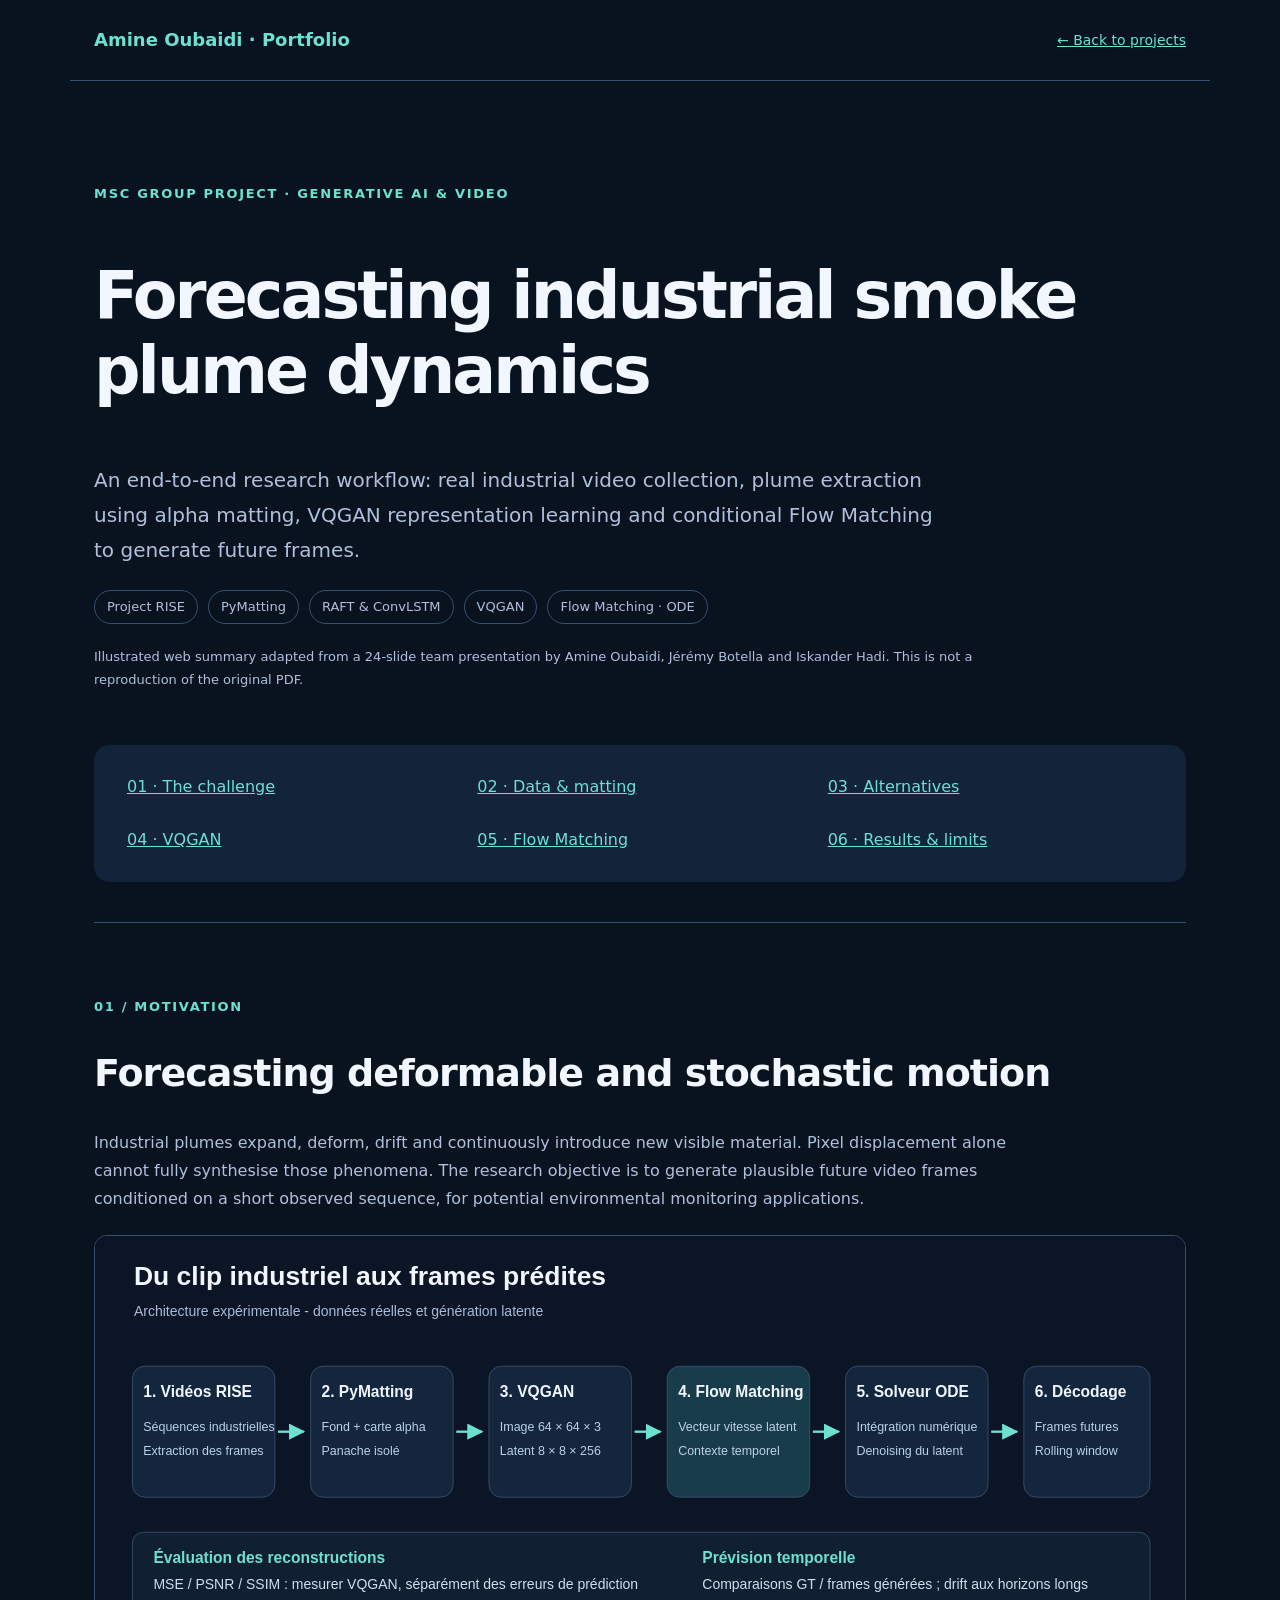
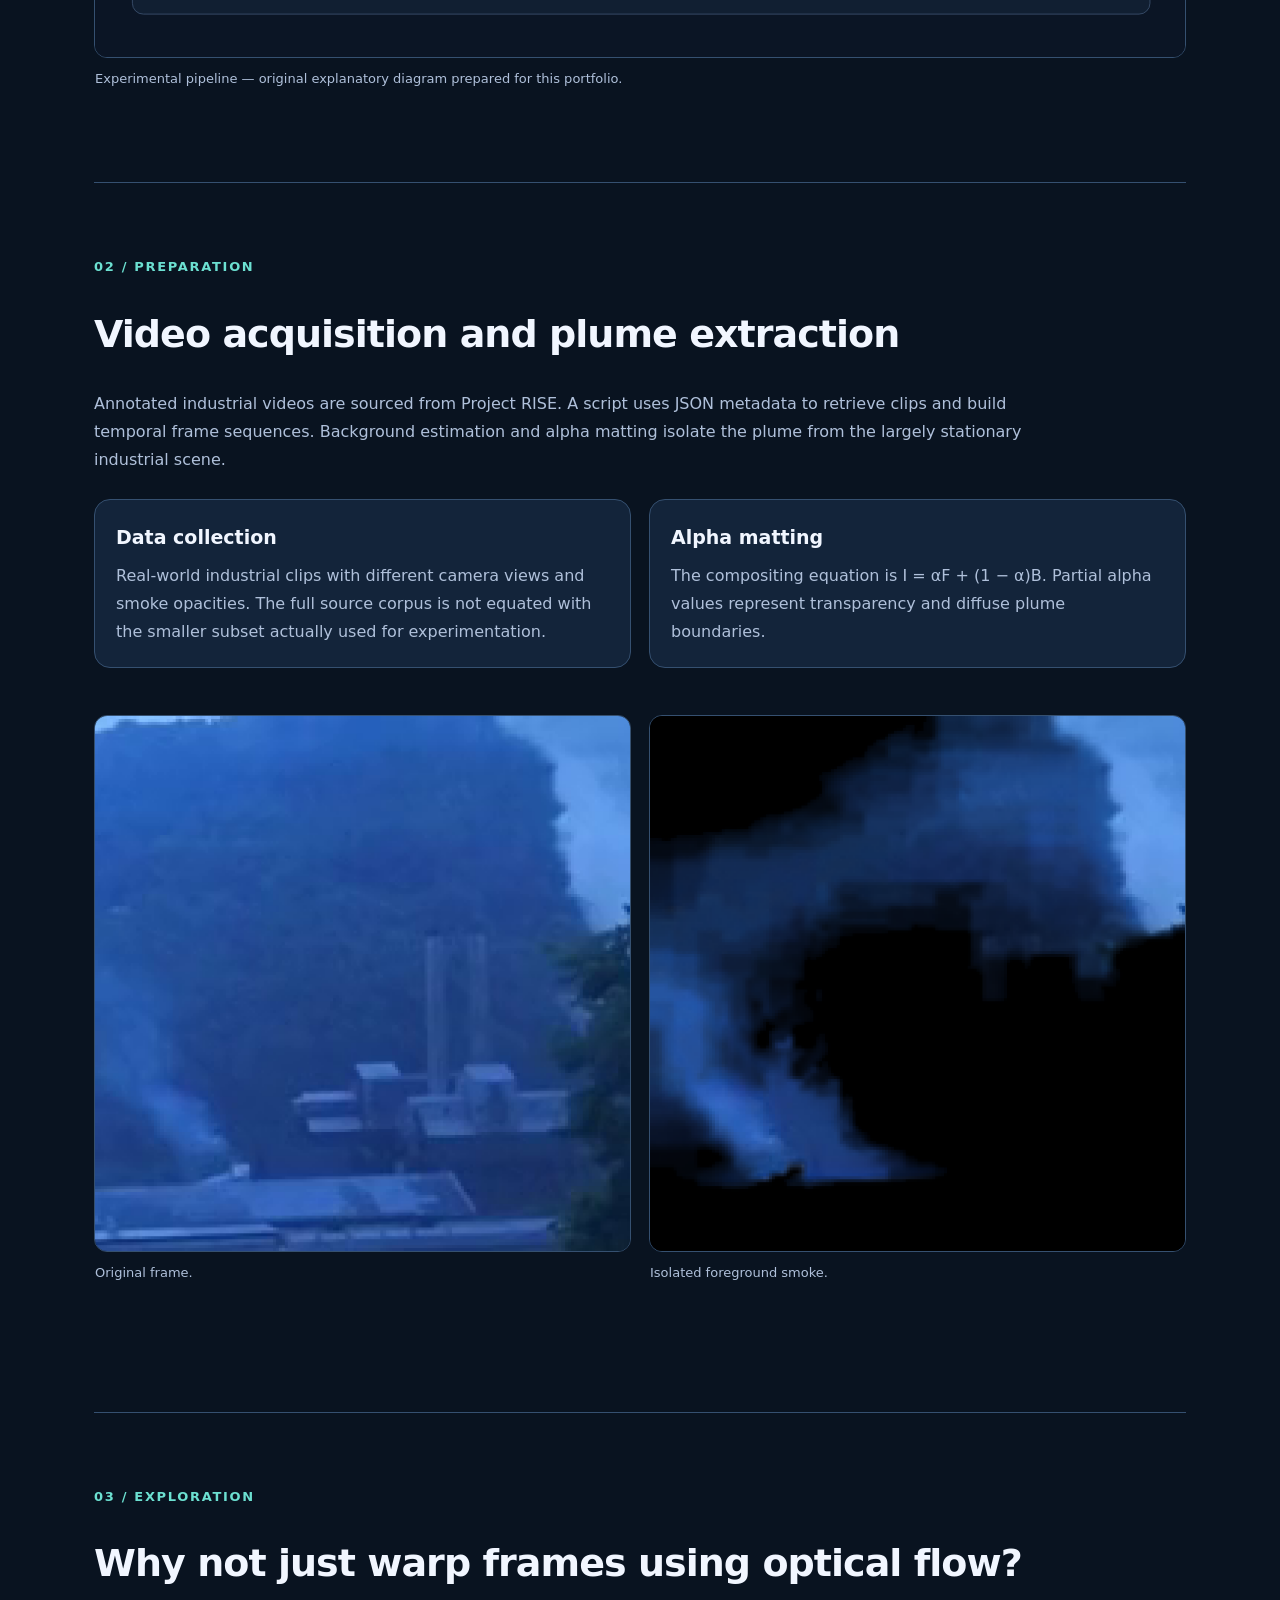
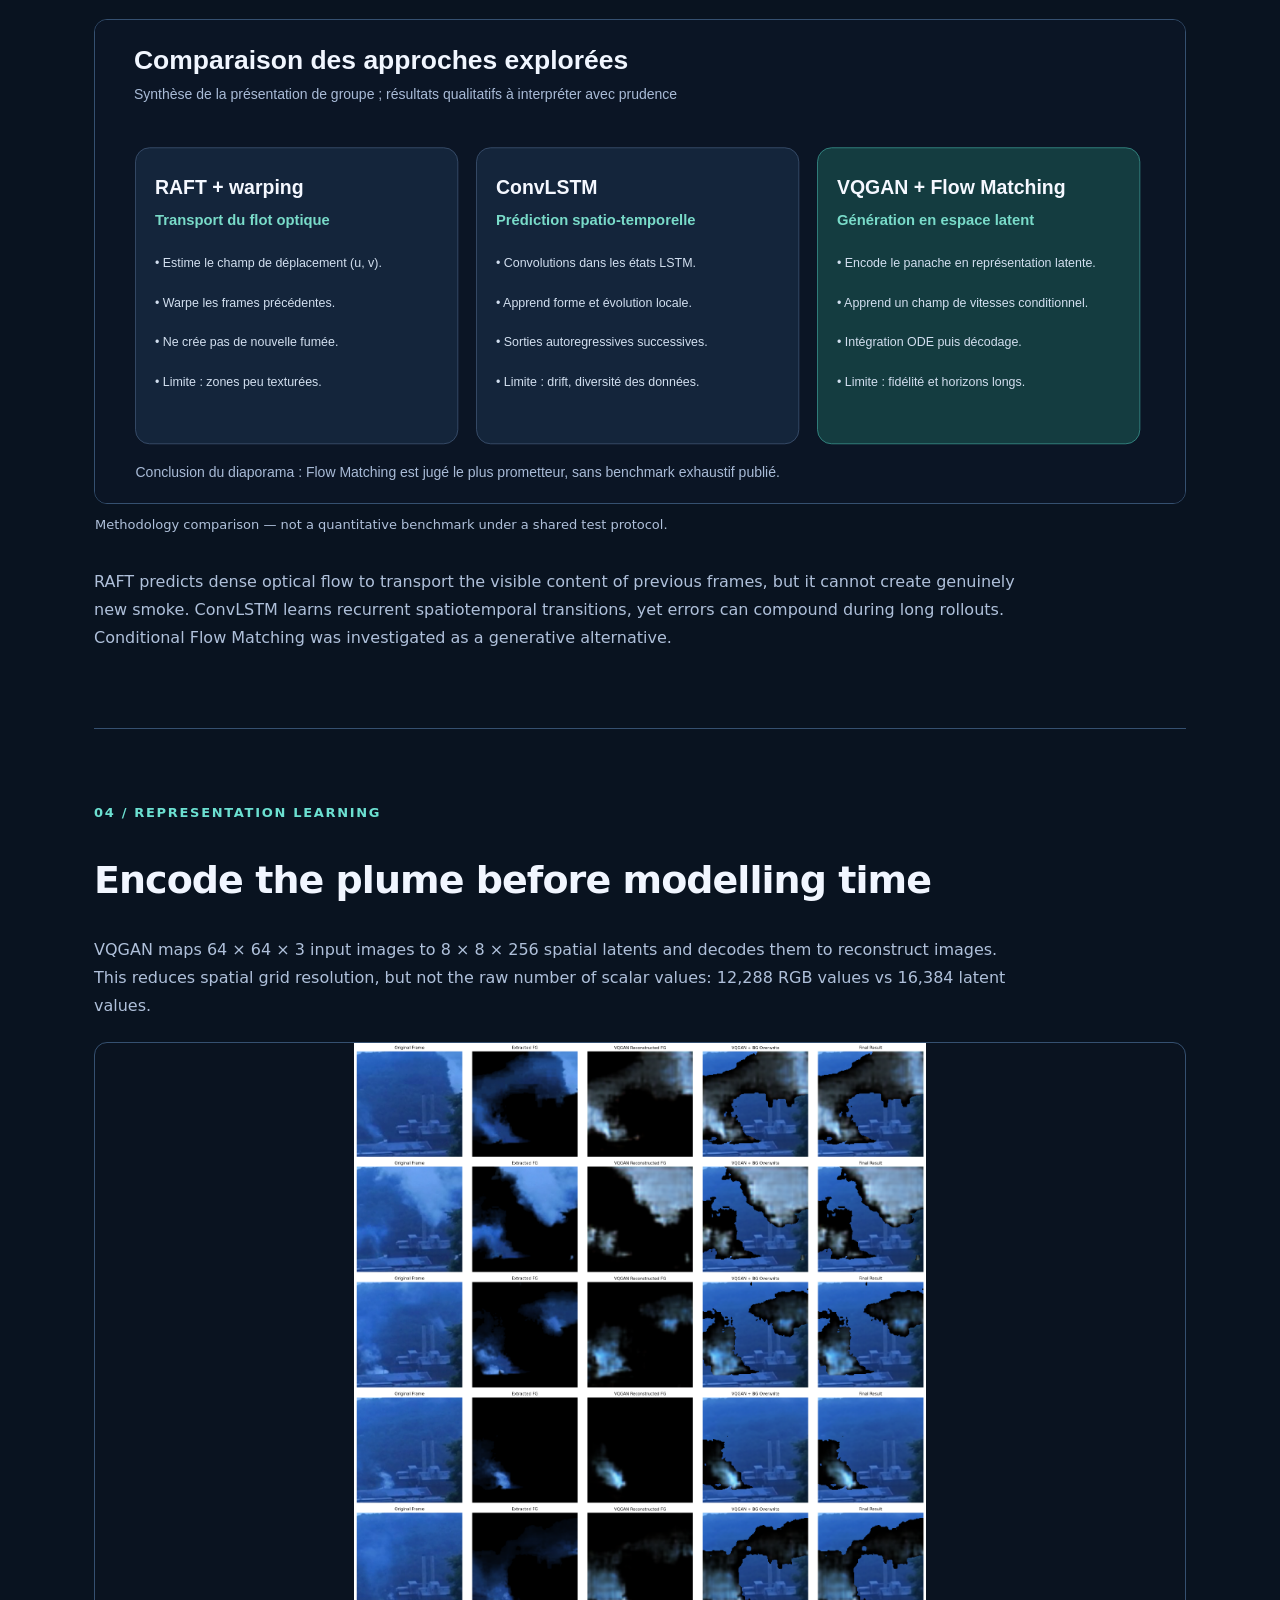
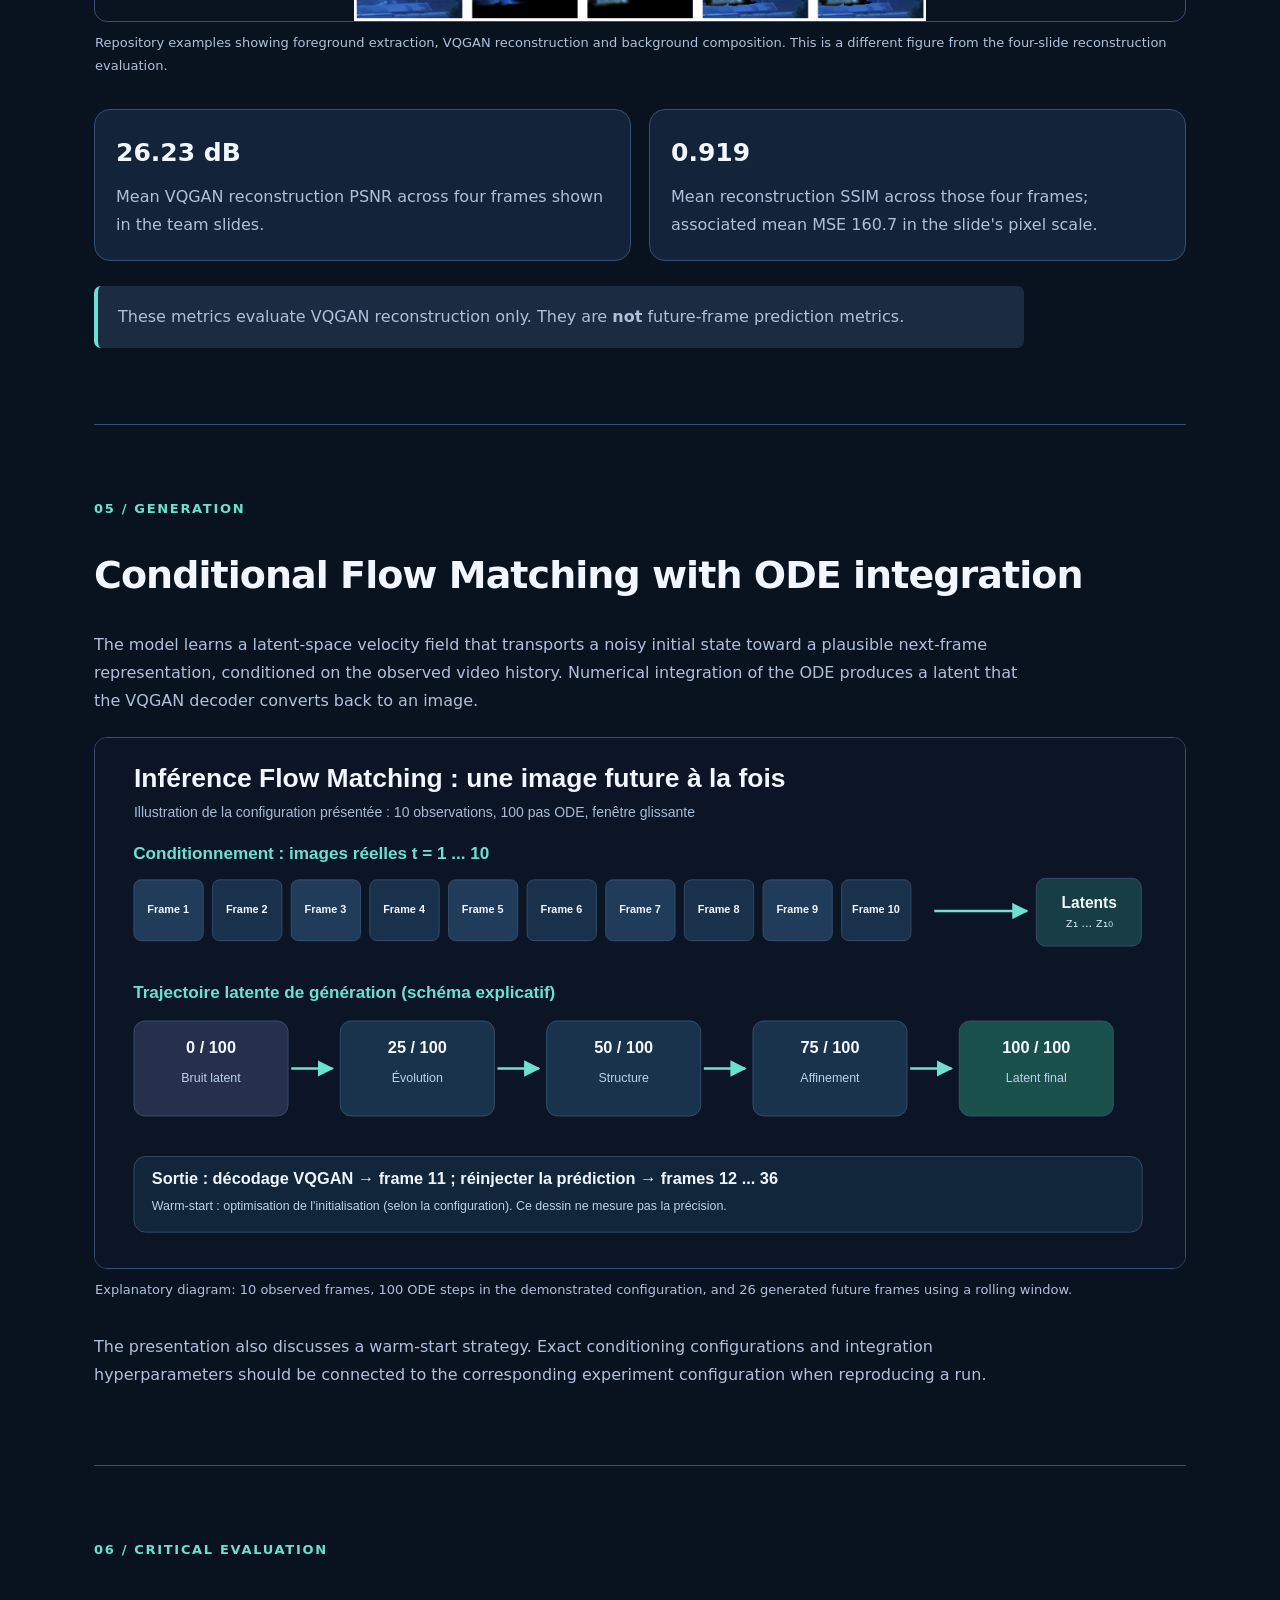
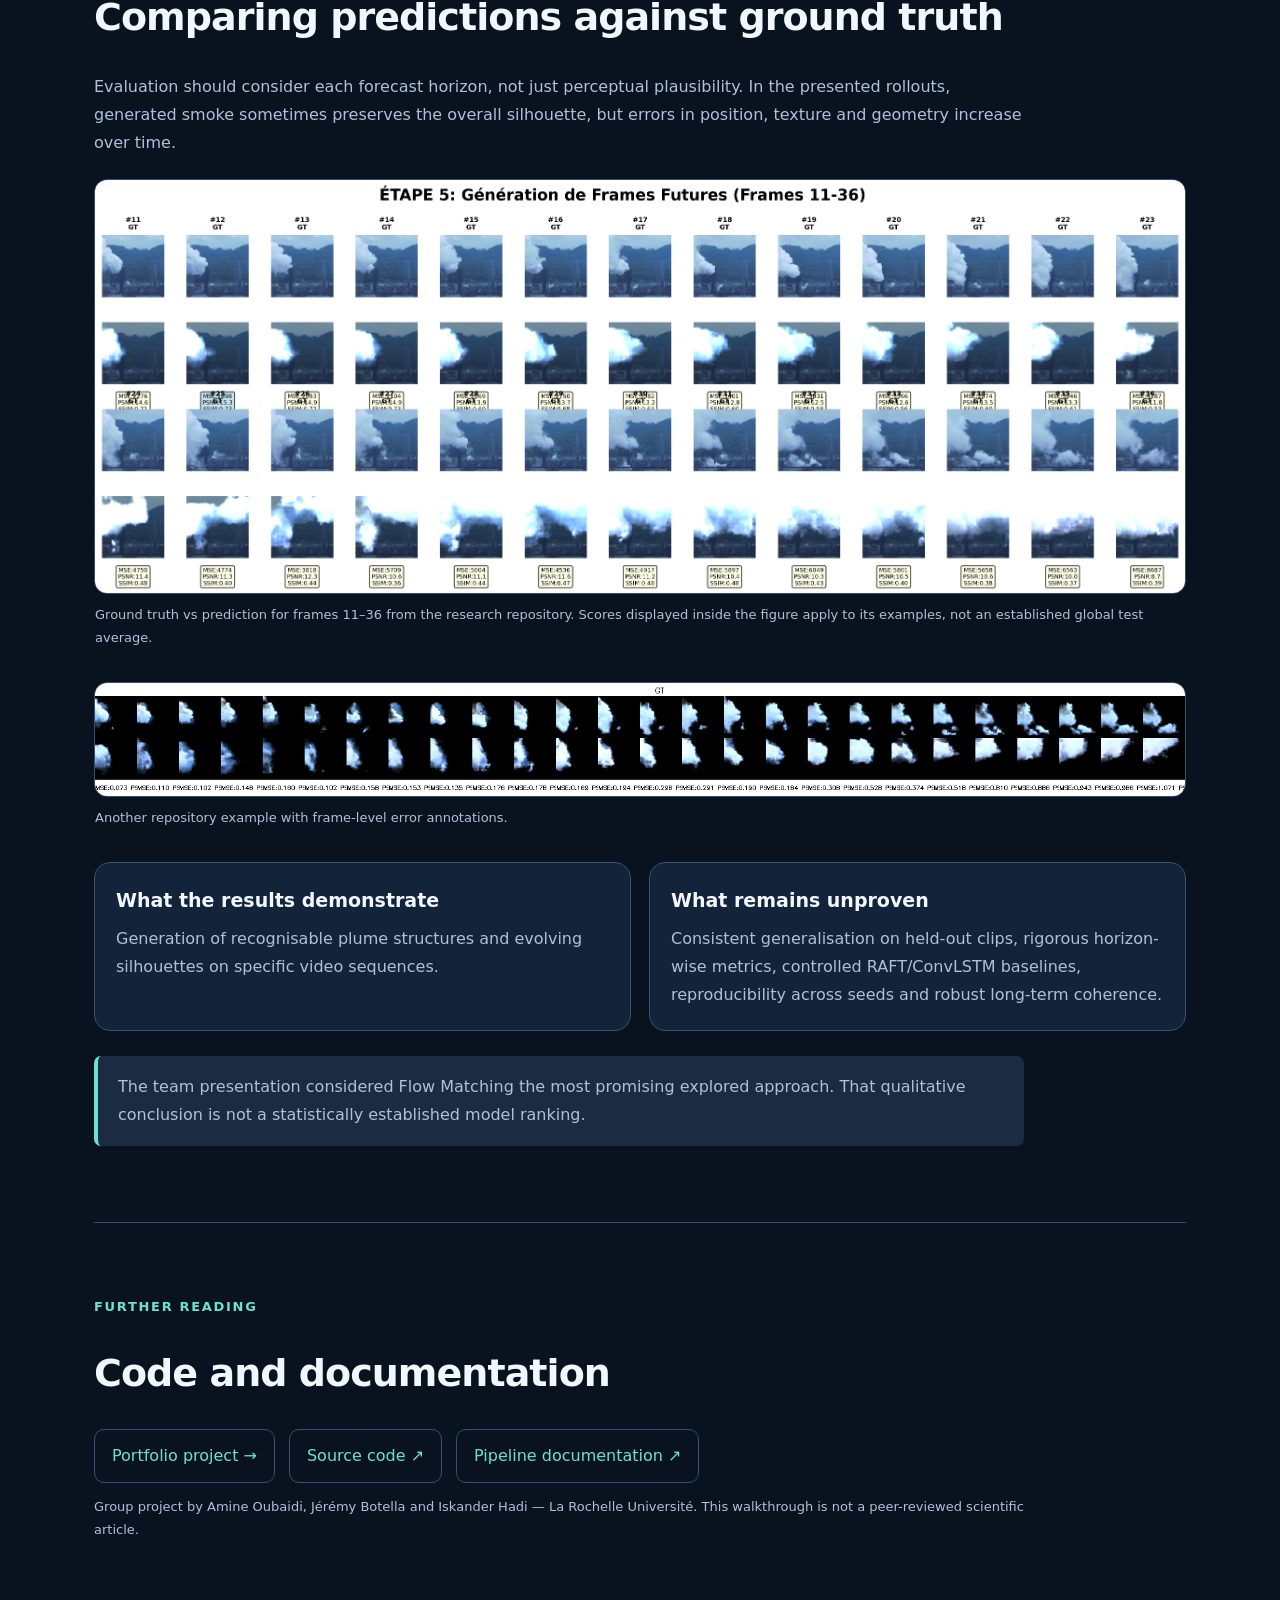
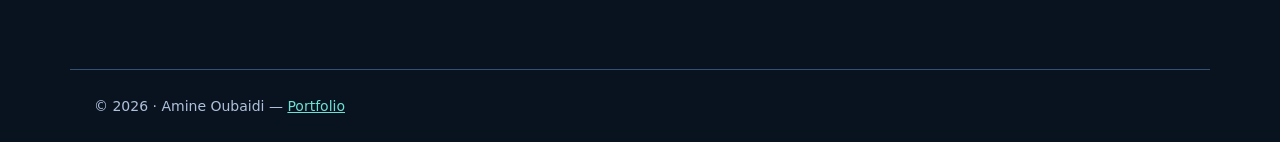
==== amine-portfolio/presentation-panaches-en.html @ 6ad6efc5 "feat(flow): add English version of the scientific project walkthrough" ====
<!doctype html><html lang="en"><head><meta charset="utf-8"><meta name="viewport" content="width=device-width, initial-scale=1"><title>Industrial smoke plume forecasting — Research case study</title><meta name="description" content="Industrial plume forecasting with Project RISE videos, PyMatting, VQGAN, conditional Flow Matching and ODE integration."><style>
:root{color-scheme:dark;--bg:#091320;--panel:#13243a;--line:#355070;--txt:#f1f6ff;--sub:#afc0da;--accent:#6ce0d1}
*{box-sizing:border-box}html{scroll-behavior:smooth}body{margin:0;background:var(--bg);color:var(--txt);font:16px/1.75 system-ui,-apple-system,Segoe UI,sans-serif}
a{color:var(--accent)}a:hover{text-decoration:none}header,main,footer{max-width:1140px;padding:24px;margin:auto}
header{display:flex;justify-content:space-between;align-items:center;border-bottom:1px solid var(--line);gap:15px}
.brand{font-weight:700;text-decoration:none;font-size:18px}.back{font-size:14px}
.hero{padding:65px 0 40px}h1{font-size:clamp(32px,5.5vw,65px);line-height:1.15;max-width:1000px;letter-spacing:-.045em}h2{font-size:clamp(26px,3vw,38px);line-height:1.25;letter-spacing:-.025em}h3{font-size:21px}
.lead{font-size:20px;max-width:850px;color:var(--sub)}.eyebrow{color:var(--accent);font-size:13px;font-weight:700;letter-spacing:.13em;text-transform:uppercase}
.meta{display:flex;flex-wrap:wrap;gap:10px;margin:22px 0}.chip{border:1px solid var(--line);padding:5px 12px;border-radius:28px;font-size:13px;color:var(--sub)}
nav.toc{background:var(--panel);padding:20px 25px;border-radius:16px;margin-bottom:40px;display:grid;grid-template-columns:repeat(3,1fr);gap:9px}nav.toc a{padding:8px}
section{padding:60px 0;border-top:1px solid var(--line);scroll-margin-top:25px}p{max-width:930px;color:var(--sub)}
.grid{display:grid;grid-template-columns:repeat(2,minmax(0,1fr));gap:18px;margin:25px 0}.card{background:var(--panel);border:1px solid var(--line);border-radius:16px;padding:21px;min-width:0}
.card strong{display:block;font-size:19px}.card p{margin:8px 0 0}.figure{margin:22px 0 32px}.figure img{display:block;width:100%;height:auto;max-height:580px;object-fit:contain;background:#0a1320;border:1px solid var(--line);border-radius:13px}
.figure figcaption{font-size:13px;color:var(--sub);margin:10px 1px}
.metric{font-size:25px;font-weight:700;color:var(--txt)}.small{font-size:13px;color:var(--sub)}
.warning{background:#1b2c42;border-left:4px solid var(--accent);padding:17px 20px;border-radius:7px}
.links{display:flex;flex-wrap:wrap;gap:14px}.links a{border:1px solid var(--line);padding:12px 17px;border-radius:10px;text-decoration:none}
footer{border-top:1px solid var(--line);font-size:14px;color:var(--sub);margin-top:30px}
@media(max-width:750px){header{padding:17px}main{padding:18px}nav.toc,.grid{grid-template-columns:1fr}section{padding:40px 0}.hero{padding:30px 0}}
</style></head>
<body><header><a class="brand" href="index.html#project-flow">Amine Oubaidi · Portfolio</a><a class="back" href="index.html#projects">← Back to projects</a></header>
<main><article><div class="hero"><p class="eyebrow">MSc group project · Generative AI &amp; video</p>
<h1>Forecasting industrial smoke plume dynamics</h1>
<p class="lead">An end-to-end research workflow: real industrial video collection, plume extraction using alpha matting, VQGAN representation learning and conditional Flow Matching to generate future frames.</p>
<div class="meta"><span class="chip">Project RISE</span><span class="chip">PyMatting</span><span class="chip">RAFT &amp; ConvLSTM</span><span class="chip">VQGAN</span><span class="chip">Flow Matching · ODE</span></div>
<p class="small">Illustrated web summary adapted from a 24-slide team presentation by Amine Oubaidi, Jérémy Botella and Iskander Hadi. This is not a reproduction of the original PDF.</p></div>
<nav class="toc" aria-label="Contents"><a href="#problem">01 · The challenge</a><a href="#data">02 · Data &amp; matting</a><a href="#approaches">03 · Alternatives</a><a href="#vqgan">04 · VQGAN</a><a href="#flow">05 · Flow Matching</a><a href="#results">06 · Results &amp; limits</a></nav>
<section id="problem"><p class="eyebrow">01 / Motivation</p><h2>Forecasting deformable and stochastic motion</h2>
<p>Industrial plumes expand, deform, drift and continuously introduce new visible material. Pixel displacement alone cannot fully synthesise those phenomena. The research objective is to generate plausible future video frames conditioned on a short observed sequence, for potential environmental monitoring applications.</p>
<figure class="figure"><img src="images/flow/pipeline-experimental.svg" alt="Pipeline from Project RISE videos to matting, VQGAN, conditional Flow Matching, ODE integration and future frames"><figcaption>Experimental pipeline — original explanatory diagram prepared for this portfolio.</figcaption></figure></section>
<section id="data"><p class="eyebrow">02 / Preparation</p><h2>Video acquisition and plume extraction</h2>
<p>Annotated industrial videos are sourced from Project RISE. A script uses JSON metadata to retrieve clips and build temporal frame sequences. Background estimation and alpha matting isolate the plume from the largely stationary industrial scene.</p>
<div class="grid"><div class="card"><strong>Data collection</strong><p>Real-world industrial clips with different camera views and smoke opacities. The full source corpus is not equated with the smaller subset actually used for experimentation.</p></div><div class="card"><strong>Alpha matting</strong><p>The compositing equation is I = αF + (1 − α)B. Partial alpha values represent transparency and diffuse plume boundaries.</p></div></div>
<div class="grid"><figure class="figure"><img loading="lazy" src="images/flow/flow-original.png" alt="Original industrial plume frame"><figcaption>Original frame.</figcaption></figure><figure class="figure"><img loading="lazy" src="images/flow/flow-matting.png" alt="Smoke isolated by foreground matting"><figcaption>Isolated foreground smoke.</figcaption></figure></div></section>
<section id="approaches"><p class="eyebrow">03 / Exploration</p><h2>Why not just warp frames using optical flow?</h2>
<figure class="figure"><img loading="lazy" src="images/flow/alternative-methods.svg" alt="Comparison of RAFT with warping, ConvLSTM and latent Flow Matching"><figcaption>Methodology comparison — not a quantitative benchmark under a shared test protocol.</figcaption></figure>
<p>RAFT predicts dense optical flow to transport the visible content of previous frames, but it cannot create genuinely new smoke. ConvLSTM learns recurrent spatiotemporal transitions, yet errors can compound during long rollouts. Conditional Flow Matching was investigated as a generative alternative.</p></section>
<section id="vqgan"><p class="eyebrow">04 / Representation learning</p><h2>Encode the plume before modelling time</h2>
<p>VQGAN maps 64 × 64 × 3 input images to 8 × 8 × 256 spatial latents and decodes them to reconstruct images. This reduces spatial grid resolution, but not the raw number of scalar values: 12,288 RGB values vs 16,384 latent values.</p>
<figure class="figure"><img loading="lazy" src="images/flow/vqgan-matting-comparison.png" alt="Original video frames, extracted foreground, VQGAN reconstruction and background composition"><figcaption>Repository examples showing foreground extraction, VQGAN reconstruction and background composition. This is a different figure from the four-slide reconstruction evaluation.</figcaption></figure>
<div class="grid"><div class="card"><span class="metric">26.23 dB</span><p>Mean VQGAN reconstruction PSNR across four frames shown in the team slides.</p></div><div class="card"><span class="metric">0.919</span><p>Mean reconstruction SSIM across those four frames; associated mean MSE 160.7 in the slide's pixel scale.</p></div></div>
<p class="warning">These metrics evaluate VQGAN reconstruction only. They are <strong>not</strong> future-frame prediction metrics.</p></section>
<section id="flow"><p class="eyebrow">05 / Generation</p><h2>Conditional Flow Matching with ODE integration</h2>
<p>The model learns a latent-space velocity field that transports a noisy initial state toward a plausible next-frame representation, conditioned on the observed video history. Numerical integration of the ODE produces a latent that the VQGAN decoder converts back to an image.</p>
<figure class="figure"><img loading="lazy" src="images/flow/ode-trajectory-explainer.svg" alt="Illustration: ten observed frames, one hundred integration steps, then autoregressive rollout to frame thirty-six"><figcaption>Explanatory diagram: 10 observed frames, 100 ODE steps in the demonstrated configuration, and 26 generated future frames using a rolling window.</figcaption></figure>
<p>The presentation also discusses a warm-start strategy. Exact conditioning configurations and integration hyperparameters should be connected to the corresponding experiment configuration when reproducing a run.</p></section>
<section id="results"><p class="eyebrow">06 / Critical evaluation</p><h2>Comparing predictions against ground truth</h2>
<p>Evaluation should consider each forecast horizon, not just perceptual plausibility. In the presented rollouts, generated smoke sometimes preserves the overall silhouette, but errors in position, texture and geometry increase over time.</p>
<figure class="figure"><img loading="lazy" src="images/flow/forecast-frames-11-36.png" alt="Ground truth compared with generated frames 11 to 36"><figcaption>Ground truth vs prediction for frames 11–36 from the research repository. Scores displayed inside the figure apply to its examples, not an established global test average.</figcaption></figure>
<figure class="figure"><img loading="lazy" src="images/flow/forecast-mse-grid.png" alt="Ground truth and generated plume frames with error values by frame"><figcaption>Another repository example with frame-level error annotations.</figcaption></figure>
<div class="grid"><div class="card"><strong>What the results demonstrate</strong><p>Generation of recognisable plume structures and evolving silhouettes on specific video sequences.</p></div><div class="card"><strong>What remains unproven</strong><p>Consistent generalisation on held-out clips, rigorous horizon-wise metrics, controlled RAFT/ConvLSTM baselines, reproducibility across seeds and robust long-term coherence.</p></div></div>
<p class="warning">The team presentation considered Flow Matching the most promising explored approach. That qualitative conclusion is not a statistically established model ranking.</p></section>
<section><p class="eyebrow">Further reading</p><h2>Code and documentation</h2><div class="links"><a href="index.html#project-flow">Portfolio project →</a><a href="https://github.com/omdrift/Modelisation-panaches-de-fum-es-industrielles-par-Flow-Matching" target="_blank" rel="noopener">Source code ↗</a><a href="https://github.com/omdrift/Modelisation-panaches-de-fum-es-industrielles-par-Flow-Matching/blob/main/doc/SMOKE_FLOW_MATCHING_PIPELINE.md" target="_blank" rel="noopener">Pipeline documentation ↗</a></div>
<p class="small">Group project by Amine Oubaidi, Jérémy Botella and Iskander Hadi — La Rochelle Université. This walkthrough is not a peer-reviewed scientific article.</p></section>
</article></main><footer>© 2026 · Amine Oubaidi — <a href="index.html">Portfolio</a></footer></body></html>
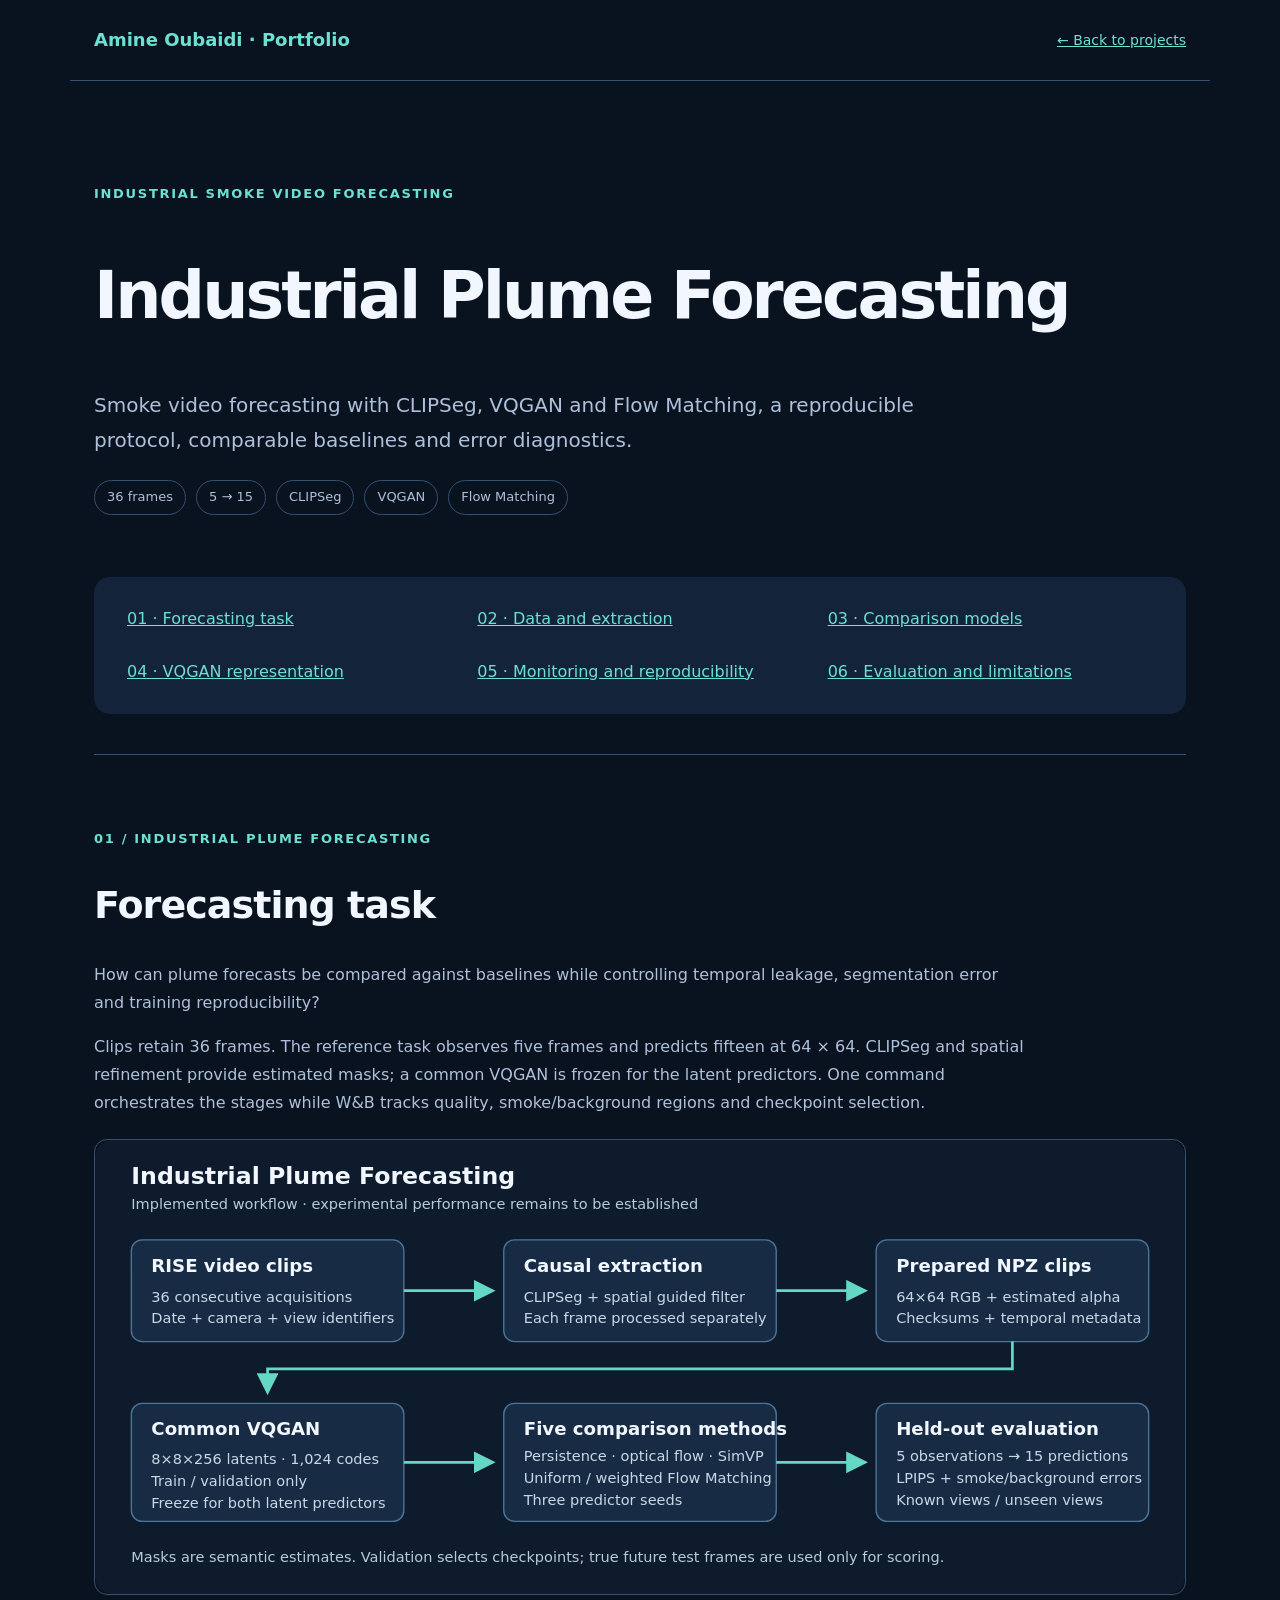
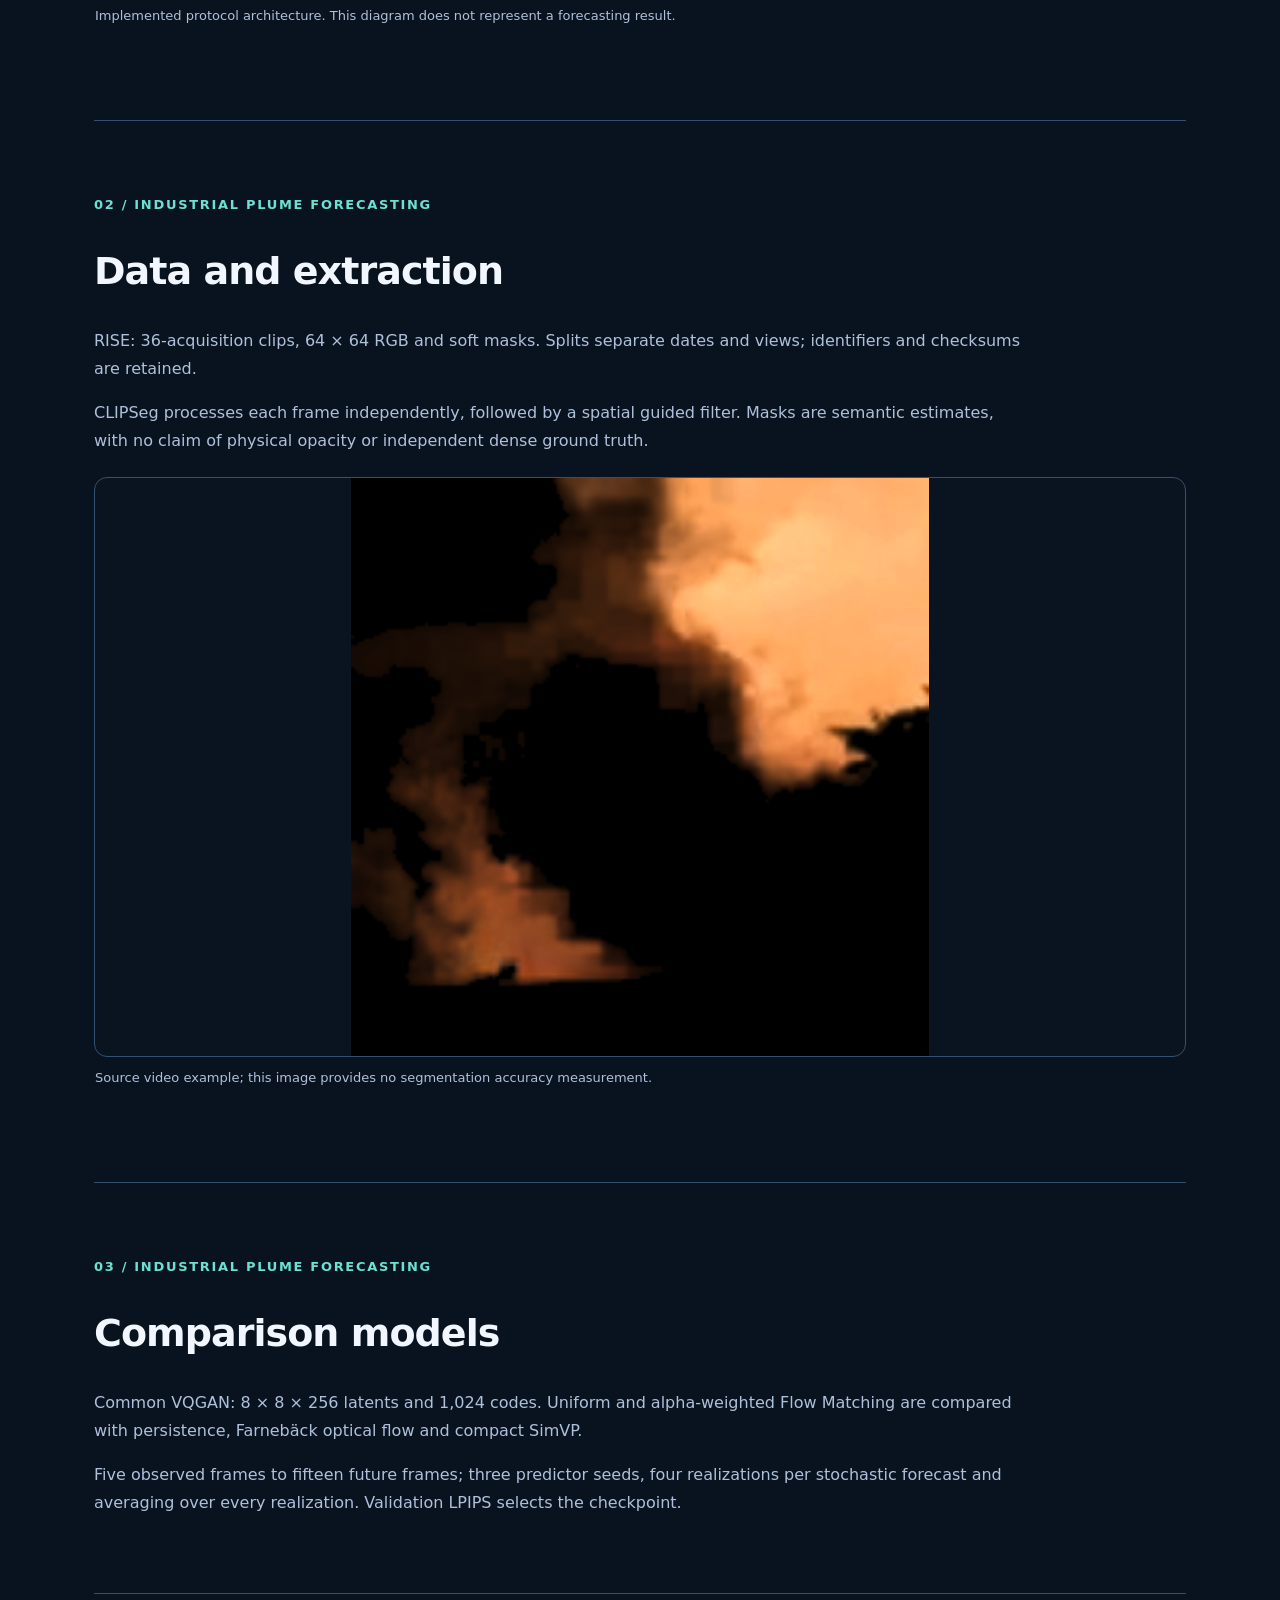
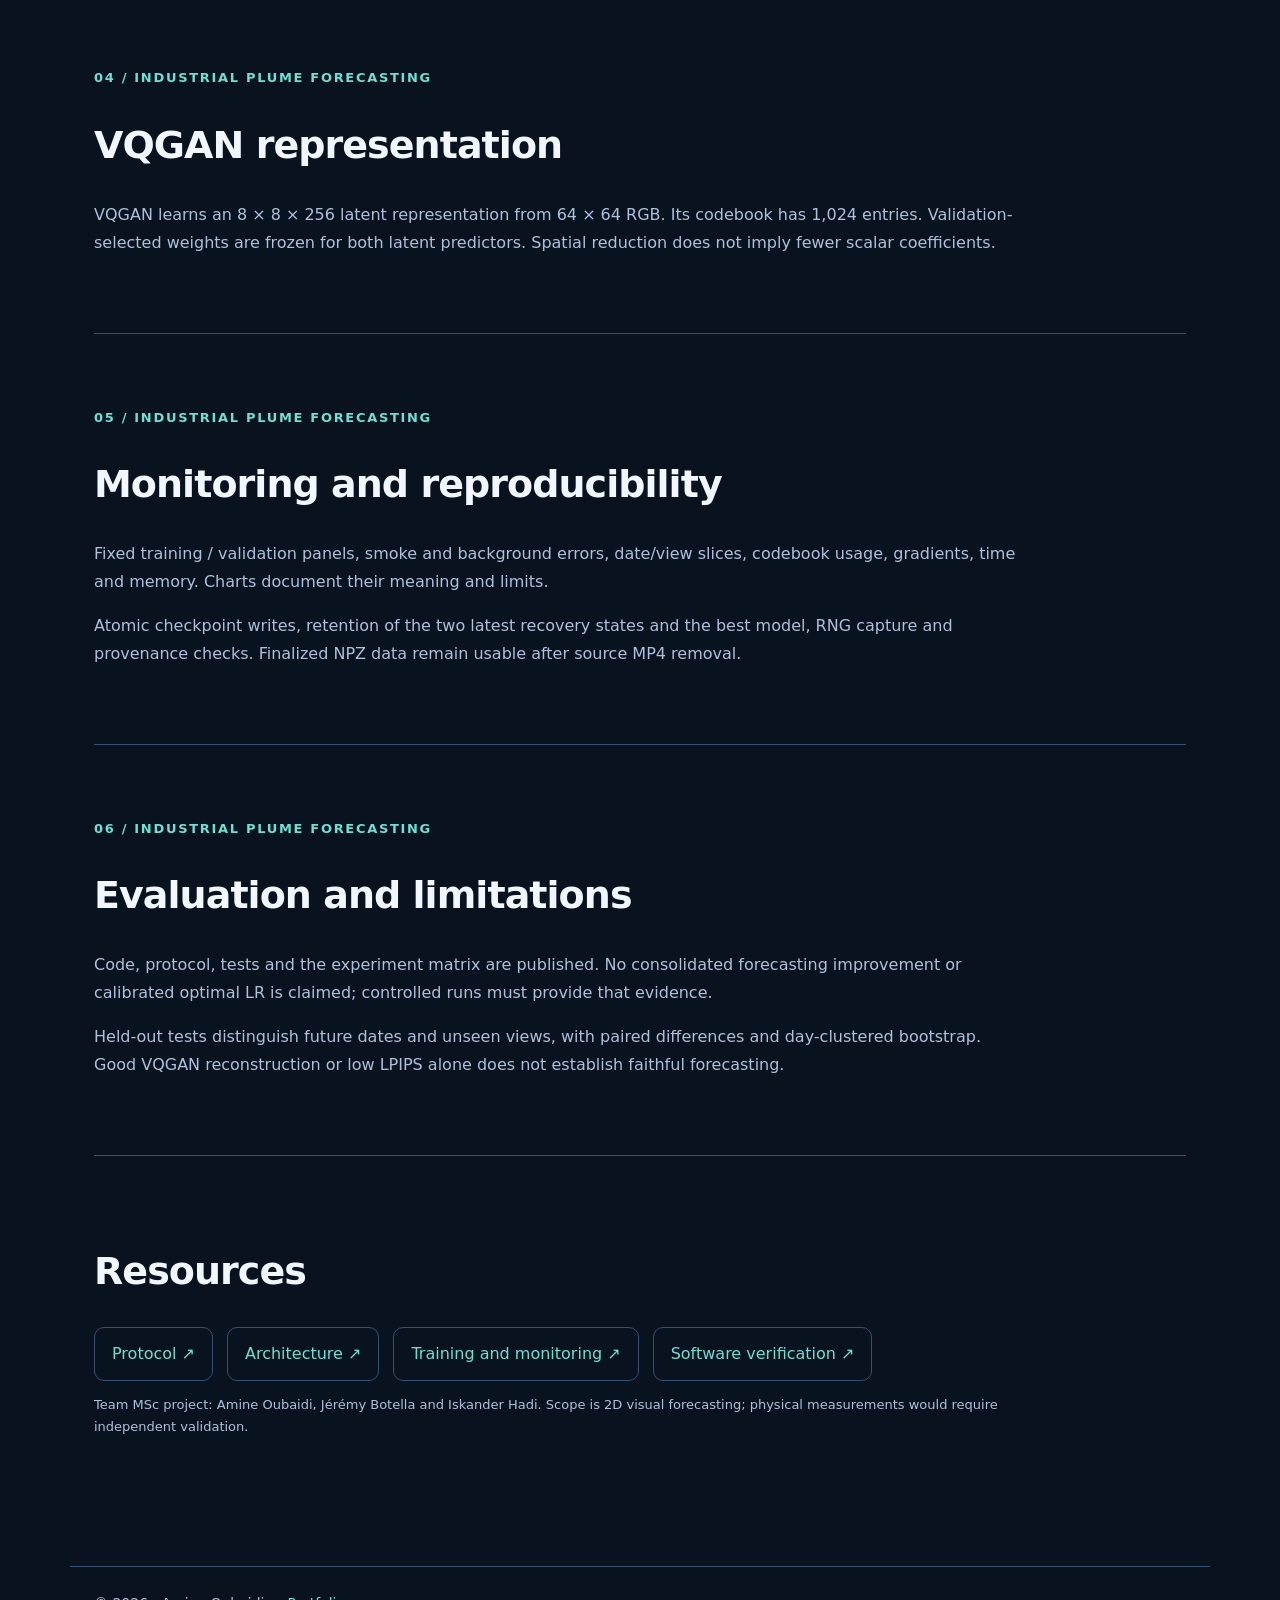
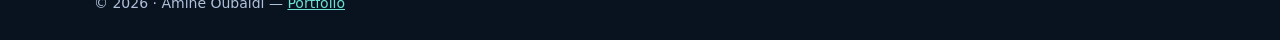
==== commit 60d37b25: "feat(portfolio): present Industrial Plume Forecasting protocol" ====
--- a/amine-portfolio/presentation-panaches-en.html
+++ b/amine-portfolio/presentation-panaches-en.html
@@ -1,4 +1,7 @@
-<!doctype html><html lang="en"><head><meta charset="utf-8"><meta name="viewport" content="width=device-width, initial-scale=1"><title>Industrial smoke plume forecasting — Research case study</title><meta name="description" content="Industrial plume forecasting with Project RISE videos, PyMatting, VQGAN, conditional Flow Matching and ODE integration."><style>
+<!doctype html>
+<html lang="en"><head><meta charset="utf-8"><meta name="viewport" content="width=device-width, initial-scale=1">
+<title>Industrial Plume Forecasting — Amine Oubaidi</title><meta name="description" content="Smoke video forecasting with CLIPSeg, VQGAN and Flow Matching, a reproducible protocol, comparable baselines and error diagnostics.">
+<style>
 :root{color-scheme:dark;--bg:#091320;--panel:#13243a;--line:#355070;--txt:#f1f6ff;--sub:#afc0da;--accent:#6ce0d1}
 *{box-sizing:border-box}html{scroll-behavior:smooth}body{margin:0;background:var(--bg);color:var(--txt);font:16px/1.75 system-ui,-apple-system,Segoe UI,sans-serif}
 a{color:var(--accent)}a:hover{text-decoration:none}header,main,footer{max-width:1140px;padding:24px;margin:auto}
@@ -17,39 +20,34 @@
 .links{display:flex;flex-wrap:wrap;gap:14px}.links a{border:1px solid var(--line);padding:12px 17px;border-radius:10px;text-decoration:none}
 footer{border-top:1px solid var(--line);font-size:14px;color:var(--sub);margin-top:30px}
 @media(max-width:750px){header{padding:17px}main{padding:18px}nav.toc,.grid{grid-template-columns:1fr}section{padding:40px 0}.hero{padding:30px 0}}
-</style></head>
-<body><header><a class="brand" href="index.html#project-flow">Amine Oubaidi · Portfolio</a><a class="back" href="index.html#projects">← Back to projects</a></header>
-<main><article><div class="hero"><p class="eyebrow">MSc group project · Generative AI &amp; video</p>
-<h1>Forecasting industrial smoke plume dynamics</h1>
-<p class="lead">An end-to-end research workflow: real industrial video collection, plume extraction using alpha matting, VQGAN representation learning and conditional Flow Matching to generate future frames.</p>
-<div class="meta"><span class="chip">Project RISE</span><span class="chip">PyMatting</span><span class="chip">RAFT &amp; ConvLSTM</span><span class="chip">VQGAN</span><span class="chip">Flow Matching · ODE</span></div>
-<p class="small">Illustrated web summary adapted from a 24-slide team presentation by Amine Oubaidi, Jérémy Botella and Iskander Hadi. This is not a reproduction of the original PDF.</p></div>
-<nav class="toc" aria-label="Contents"><a href="#problem">01 · The challenge</a><a href="#data">02 · Data &amp; matting</a><a href="#approaches">03 · Alternatives</a><a href="#vqgan">04 · VQGAN</a><a href="#flow">05 · Flow Matching</a><a href="#results">06 · Results &amp; limits</a></nav>
-<section id="problem"><p class="eyebrow">01 / Motivation</p><h2>Forecasting deformable and stochastic motion</h2>
-<p>Industrial plumes expand, deform, drift and continuously introduce new visible material. Pixel displacement alone cannot fully synthesise those phenomena. The research objective is to generate plausible future video frames conditioned on a short observed sequence, for potential environmental monitoring applications.</p>
-<figure class="figure"><img src="images/flow/pipeline-experimental.svg" alt="Pipeline from Project RISE videos to matting, VQGAN, conditional Flow Matching, ODE integration and future frames"><figcaption>Experimental pipeline — original explanatory diagram prepared for this portfolio.</figcaption></figure></section>
-<section id="data"><p class="eyebrow">02 / Preparation</p><h2>Video acquisition and plume extraction</h2>
-<p>Annotated industrial videos are sourced from Project RISE. A script uses JSON metadata to retrieve clips and build temporal frame sequences. Background estimation and alpha matting isolate the plume from the largely stationary industrial scene.</p>
-<div class="grid"><div class="card"><strong>Data collection</strong><p>Real-world industrial clips with different camera views and smoke opacities. The full source corpus is not equated with the smaller subset actually used for experimentation.</p></div><div class="card"><strong>Alpha matting</strong><p>The compositing equation is I = αF + (1 − α)B. Partial alpha values represent transparency and diffuse plume boundaries.</p></div></div>
-<div class="grid"><figure class="figure"><img loading="lazy" src="images/flow/flow-original.png" alt="Original industrial plume frame"><figcaption>Original frame.</figcaption></figure><figure class="figure"><img loading="lazy" src="images/flow/flow-matting.png" alt="Smoke isolated by foreground matting"><figcaption>Isolated foreground smoke.</figcaption></figure></div></section>
-<section id="approaches"><p class="eyebrow">03 / Exploration</p><h2>Why not just warp frames using optical flow?</h2>
-<figure class="figure"><img loading="lazy" src="images/flow/alternative-methods.svg" alt="Comparison of RAFT with warping, ConvLSTM and latent Flow Matching"><figcaption>Methodology comparison — not a quantitative benchmark under a shared test protocol.</figcaption></figure>
-<p>RAFT predicts dense optical flow to transport the visible content of previous frames, but it cannot create genuinely new smoke. ConvLSTM learns recurrent spatiotemporal transitions, yet errors can compound during long rollouts. Conditional Flow Matching was investigated as a generative alternative.</p></section>
-<section id="vqgan"><p class="eyebrow">04 / Representation learning</p><h2>Encode the plume before modelling time</h2>
-<p>VQGAN maps 64 × 64 × 3 input images to 8 × 8 × 256 spatial latents and decodes them to reconstruct images. This reduces spatial grid resolution, but not the raw number of scalar values: 12,288 RGB values vs 16,384 latent values.</p>
-<figure class="figure"><img loading="lazy" src="images/flow/vqgan-matting-comparison.png" alt="Original video frames, extracted foreground, VQGAN reconstruction and background composition"><figcaption>Repository examples showing foreground extraction, VQGAN reconstruction and background composition. This is a different figure from the four-slide reconstruction evaluation.</figcaption></figure>
-<div class="grid"><div class="card"><span class="metric">26.23 dB</span><p>Mean VQGAN reconstruction PSNR across four frames shown in the team slides.</p></div><div class="card"><span class="metric">0.919</span><p>Mean reconstruction SSIM across those four frames; associated mean MSE 160.7 in the slide's pixel scale.</p></div></div>
-<p class="warning">These metrics evaluate VQGAN reconstruction only. They are <strong>not</strong> future-frame prediction metrics.</p></section>
-<section id="flow"><p class="eyebrow">05 / Generation</p><h2>Conditional Flow Matching with ODE integration</h2>
-<p>The model learns a latent-space velocity field that transports a noisy initial state toward a plausible next-frame representation, conditioned on the observed video history. Numerical integration of the ODE produces a latent that the VQGAN decoder converts back to an image.</p>
-<figure class="figure"><img loading="lazy" src="images/flow/ode-trajectory-explainer.svg" alt="Illustration: ten observed frames, one hundred integration steps, then autoregressive rollout to frame thirty-six"><figcaption>Explanatory diagram: 10 observed frames, 100 ODE steps in the demonstrated configuration, and 26 generated future frames using a rolling window.</figcaption></figure>
-<p>The presentation also discusses a warm-start strategy. Exact conditioning configurations and integration hyperparameters should be connected to the corresponding experiment configuration when reproducing a run.</p></section>
-<section id="results"><p class="eyebrow">06 / Critical evaluation</p><h2>Comparing predictions against ground truth</h2>
-<p>Evaluation should consider each forecast horizon, not just perceptual plausibility. In the presented rollouts, generated smoke sometimes preserves the overall silhouette, but errors in position, texture and geometry increase over time.</p>
-<figure class="figure"><img loading="lazy" src="images/flow/forecast-frames-11-36.png" alt="Ground truth compared with generated frames 11 to 36"><figcaption>Ground truth vs prediction for frames 11–36 from the research repository. Scores displayed inside the figure apply to its examples, not an established global test average.</figcaption></figure>
-<figure class="figure"><img loading="lazy" src="images/flow/forecast-mse-grid.png" alt="Ground truth and generated plume frames with error values by frame"><figcaption>Another repository example with frame-level error annotations.</figcaption></figure>
-<div class="grid"><div class="card"><strong>What the results demonstrate</strong><p>Generation of recognisable plume structures and evolving silhouettes on specific video sequences.</p></div><div class="card"><strong>What remains unproven</strong><p>Consistent generalisation on held-out clips, rigorous horizon-wise metrics, controlled RAFT/ConvLSTM baselines, reproducibility across seeds and robust long-term coherence.</p></div></div>
-<p class="warning">The team presentation considered Flow Matching the most promising explored approach. That qualitative conclusion is not a statistically established model ranking.</p></section>
-<section><p class="eyebrow">Further reading</p><h2>Code and documentation</h2><div class="links"><a href="index.html#project-flow">Portfolio project →</a><a href="https://github.com/omdrift/Modelisation-panaches-de-fum-es-industrielles-par-Flow-Matching" target="_blank" rel="noopener">Source code ↗</a><a href="https://github.com/omdrift/Modelisation-panaches-de-fum-es-industrielles-par-Flow-Matching/blob/main/doc/SMOKE_FLOW_MATCHING_PIPELINE.md" target="_blank" rel="noopener">Pipeline documentation ↗</a></div>
-<p class="small">Group project by Amine Oubaidi, Jérémy Botella and Iskander Hadi — La Rochelle Université. This walkthrough is not a peer-reviewed scientific article.</p></section>
-</article></main><footer>© 2026 · Amine Oubaidi — <a href="index.html">Portfolio</a></footer></body></html>+</style></head><body>
+<header><a class="brand" href="index.html#project-flow">Amine Oubaidi · Portfolio</a><a class="back" href="index.html#projects">← Back to projects</a></header><main><article>
+<div class="hero"><p class="eyebrow">Industrial smoke video forecasting</p><h1>Industrial Plume Forecasting</h1><p class="lead">Smoke video forecasting with CLIPSeg, VQGAN and Flow Matching, a reproducible protocol, comparable baselines and error diagnostics.</p><div class="meta"><span class="chip">36 frames</span><span class="chip">5 → 15</span><span class="chip">CLIPSeg</span><span class="chip">VQGAN</span><span class="chip">Flow Matching</span></div></div>
+<nav class="toc" aria-label="Contents"><a href="#probleme">01 · Forecasting task</a><a href="#donnees">02 · Data and extraction</a><a href="#alternatives">03 · Comparison models</a><a href="#vqgan">04 · VQGAN representation</a><a href="#flow">05 · Monitoring and reproducibility</a><a href="#resultats">06 · Evaluation and limitations</a></nav>
+<section id="probleme"><p class="eyebrow">01 / Industrial Plume Forecasting</p><h2>Forecasting task</h2>
+<p>How can plume forecasts be compared against baselines while controlling temporal leakage, segmentation error and training reproducibility?</p>
+<p>Clips retain 36 frames. The reference task observes five frames and predicts fifteen at 64 × 64. CLIPSeg and spatial refinement provide estimated masks; a common VQGAN is frozen for the latent predictors. One command orchestrates the stages while W&amp;B tracks quality, smoke/background regions and checkpoint selection.</p>
+<figure class="figure"><img src="images/flow/plume-forecasting-pipeline.svg" width="1200" height="500" alt="Implemented protocol architecture. This diagram does not represent a forecasting result."><figcaption>Implemented protocol architecture. This diagram does not represent a forecasting result.</figcaption></figure>
+</section>
+<section id="donnees"><p class="eyebrow">02 / Industrial Plume Forecasting</p><h2>Data and extraction</h2>
+<p>RISE: 36-acquisition clips, 64 × 64 RGB and soft masks. Splits separate dates and views; identifiers and checksums are retained.</p>
+<p>CLIPSeg processes each frame independently, followed by a spatial guided filter. Masks are semantic estimates, with no claim of physical opacity or independent dense ground truth.</p>
+<figure class="figure"><img loading="lazy" src="images/flow/dataset-frame.png" alt="RISE source frame, before segmentation."><figcaption>Source video example; this image provides no segmentation accuracy measurement.</figcaption></figure>
+</section>
+<section id="alternatives"><p class="eyebrow">03 / Industrial Plume Forecasting</p><h2>Comparison models</h2>
+<p>Common VQGAN: 8 × 8 × 256 latents and 1,024 codes. Uniform and alpha-weighted Flow Matching are compared with persistence, Farnebäck optical flow and compact SimVP.</p>
+<p>Five observed frames to fifteen future frames; three predictor seeds, four realizations per stochastic forecast and averaging over every realization. Validation LPIPS selects the checkpoint.</p>
+</section>
+<section id="vqgan"><p class="eyebrow">04 / Industrial Plume Forecasting</p><h2>VQGAN representation</h2>
+<p>VQGAN learns an 8 × 8 × 256 latent representation from 64 × 64 RGB. Its codebook has 1,024 entries. Validation-selected weights are frozen for both latent predictors. Spatial reduction does not imply fewer scalar coefficients.</p>
+</section>
+<section id="flow"><p class="eyebrow">05 / Industrial Plume Forecasting</p><h2>Monitoring and reproducibility</h2>
+<p>Fixed training / validation panels, smoke and background errors, date/view slices, codebook usage, gradients, time and memory. Charts document their meaning and limits.</p>
+<p>Atomic checkpoint writes, retention of the two latest recovery states and the best model, RNG capture and provenance checks. Finalized NPZ data remain usable after source MP4 removal.</p>
+</section>
+<section id="resultats"><p class="eyebrow">06 / Industrial Plume Forecasting</p><h2>Evaluation and limitations</h2>
+<p>Code, protocol, tests and the experiment matrix are published. No consolidated forecasting improvement or calibrated optimal LR is claimed; controlled runs must provide that evidence.</p>
+<p>Held-out tests distinguish future dates and unseen views, with paired differences and day-clustered bootstrap. Good VQGAN reconstruction or low LPIPS alone does not establish faithful forecasting.</p>
+</section>
+<section><h2>Resources</h2><div class="links"><a href="https://github.com/omdrift/Modelisation-panaches-de-fum-es-industrielles-par-Flow-Matching/blob/main/doc/SCIENTIFIC_PROTOCOL.md" target="_blank" rel="noopener">Protocol ↗</a><a href="https://github.com/omdrift/Modelisation-panaches-de-fum-es-industrielles-par-Flow-Matching/blob/main/doc/ARCHITECTURE.md" target="_blank" rel="noopener">Architecture ↗</a><a href="https://github.com/omdrift/Modelisation-panaches-de-fum-es-industrielles-par-Flow-Matching/blob/main/doc/TRAINING_DESIGN.md" target="_blank" rel="noopener">Training and monitoring ↗</a><a href="https://github.com/omdrift/Modelisation-panaches-de-fum-es-industrielles-par-Flow-Matching/blob/main/doc/ENGINEERING.md" target="_blank" rel="noopener">Software verification ↗</a></div>
+<p class="small">Team MSc project: Amine Oubaidi, Jérémy Botella and Iskander Hadi. Scope is 2D visual forecasting; physical measurements would require independent validation.</p></section></article></main><footer>© 2026 · Amine Oubaidi — <a href="index.html">Portfolio</a></footer></body></html>
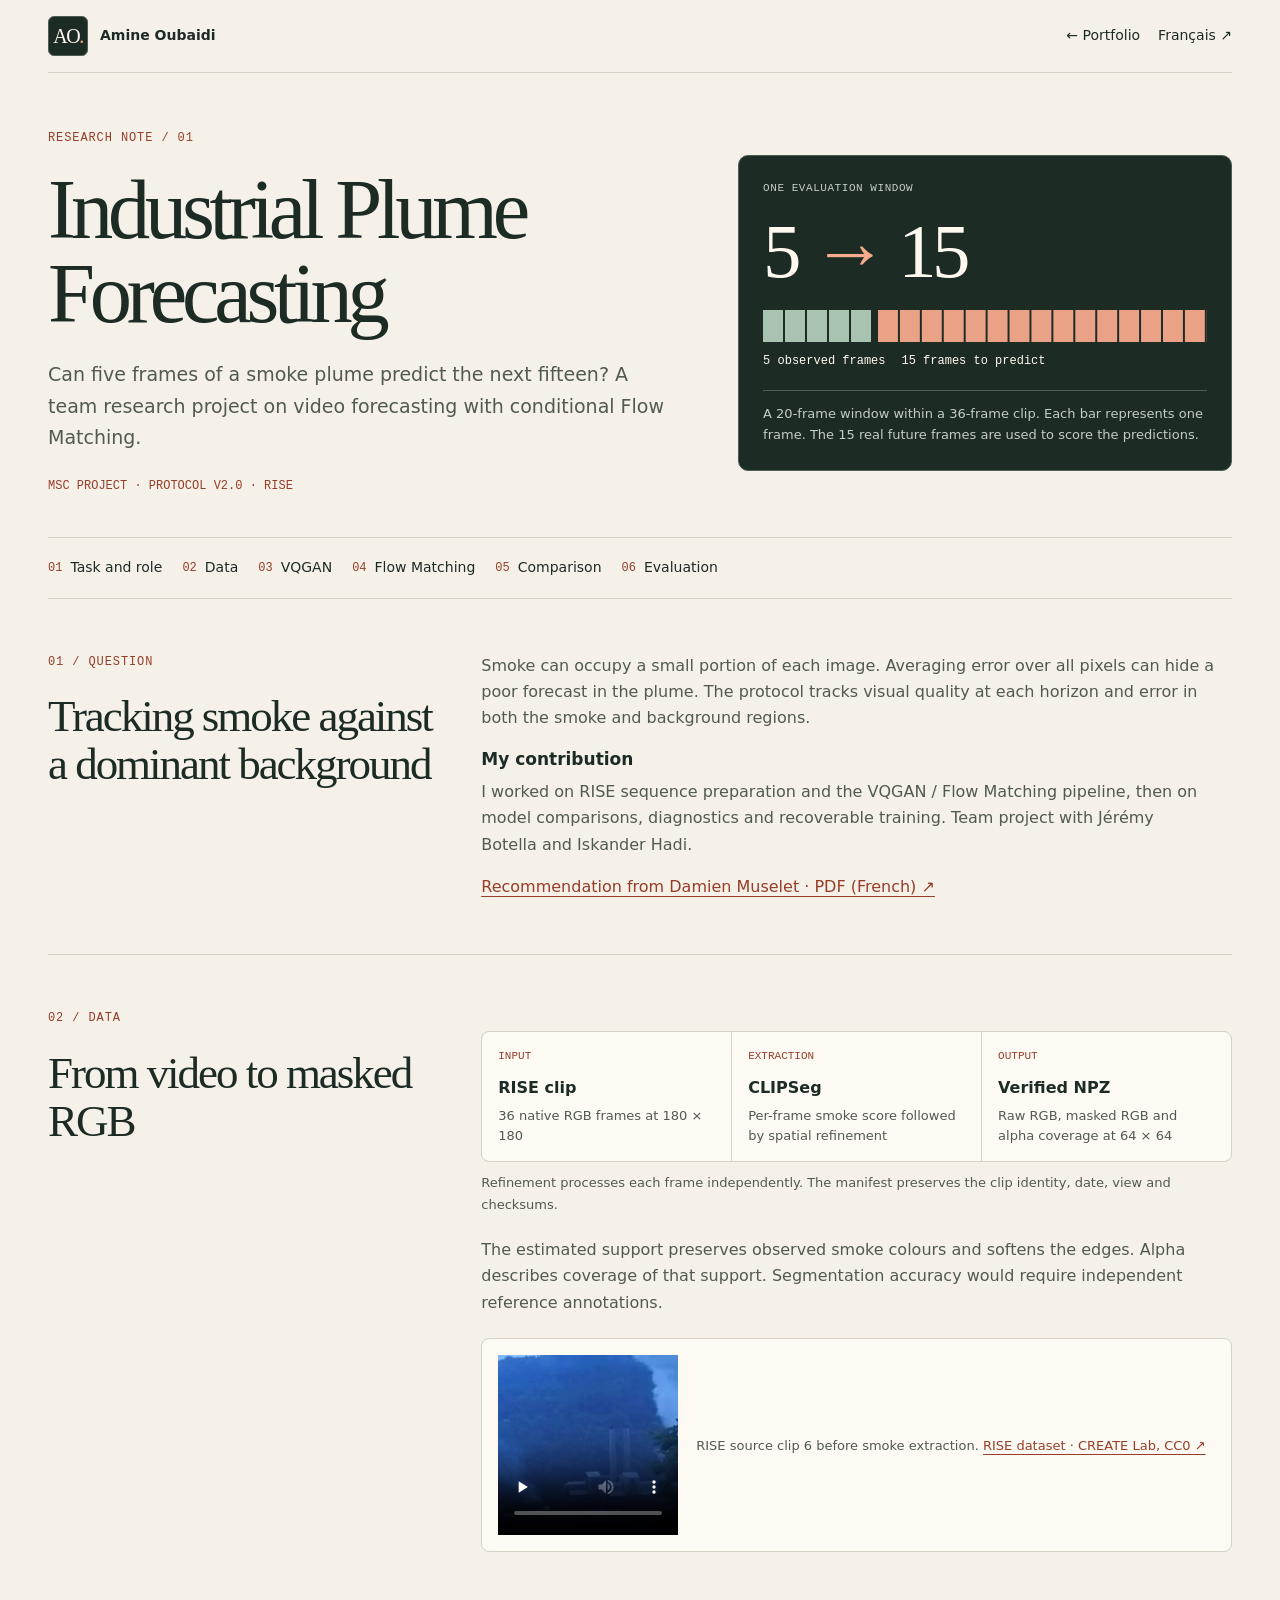
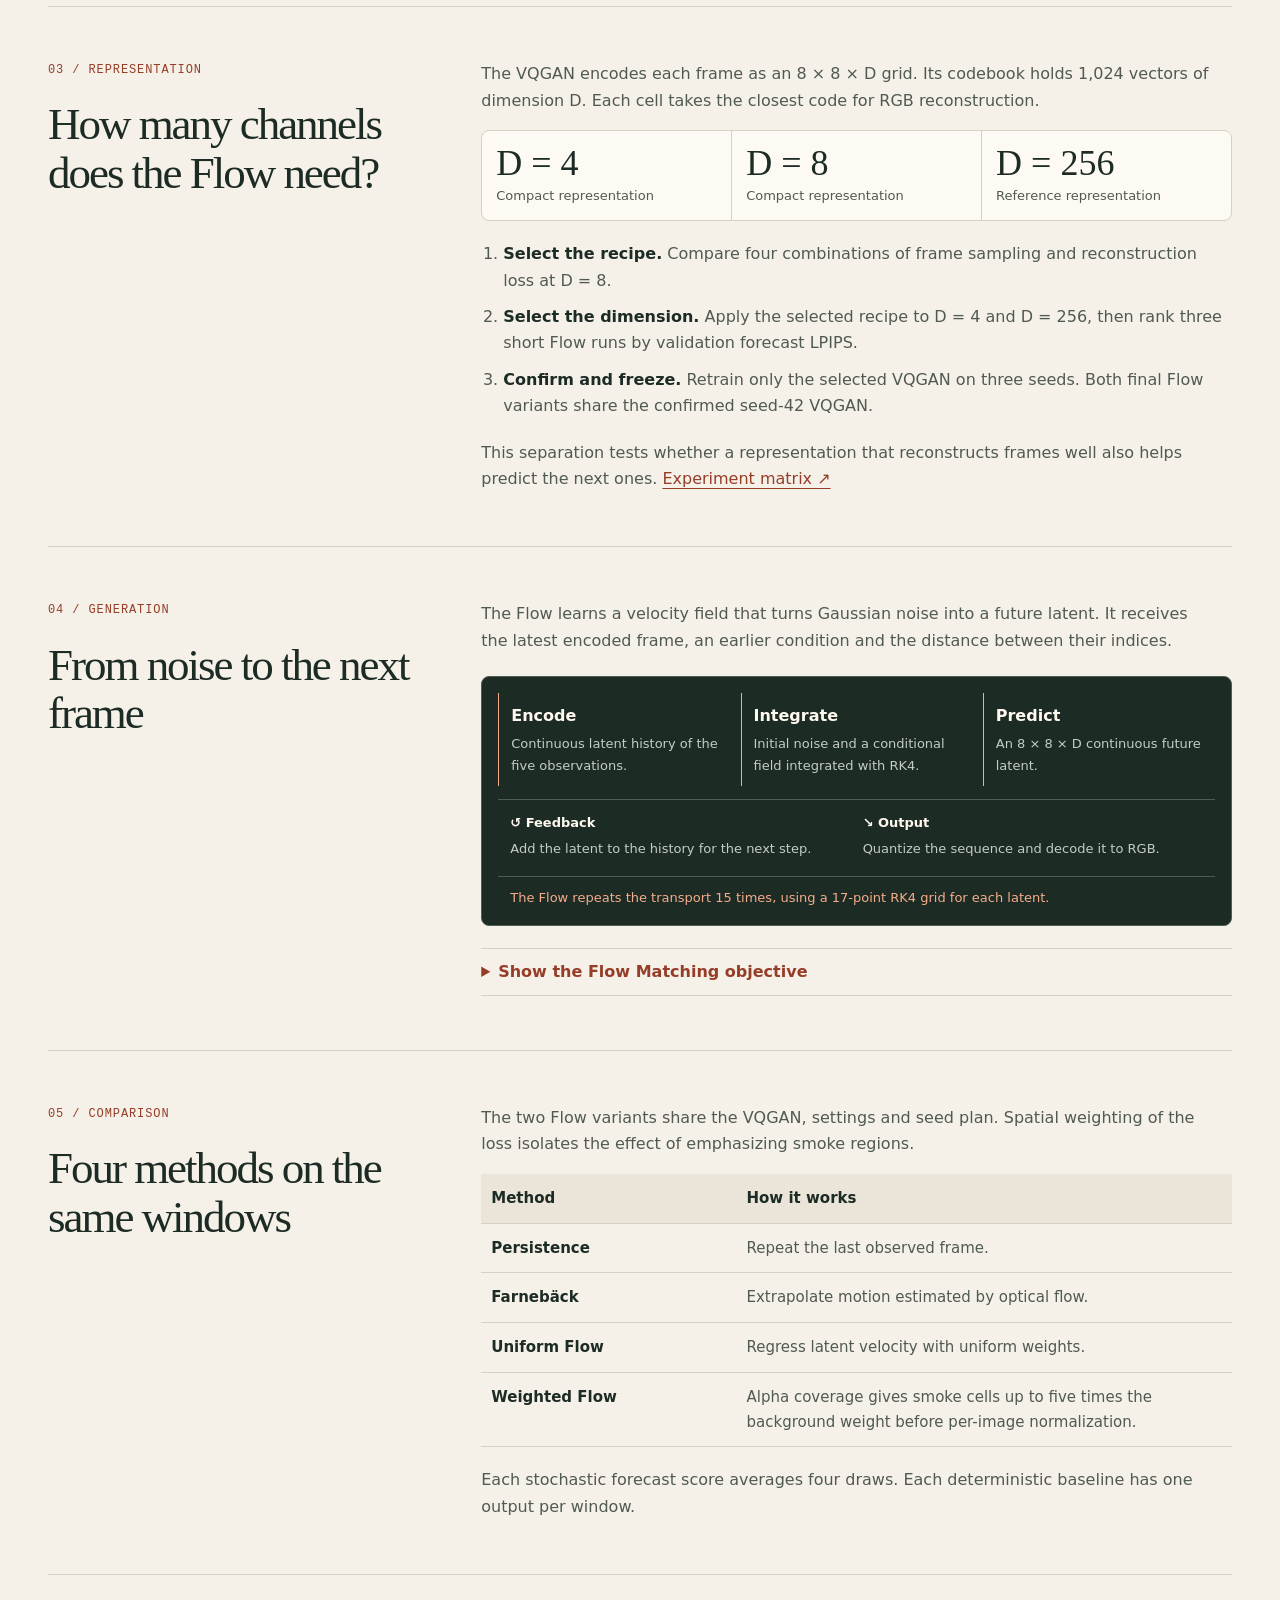
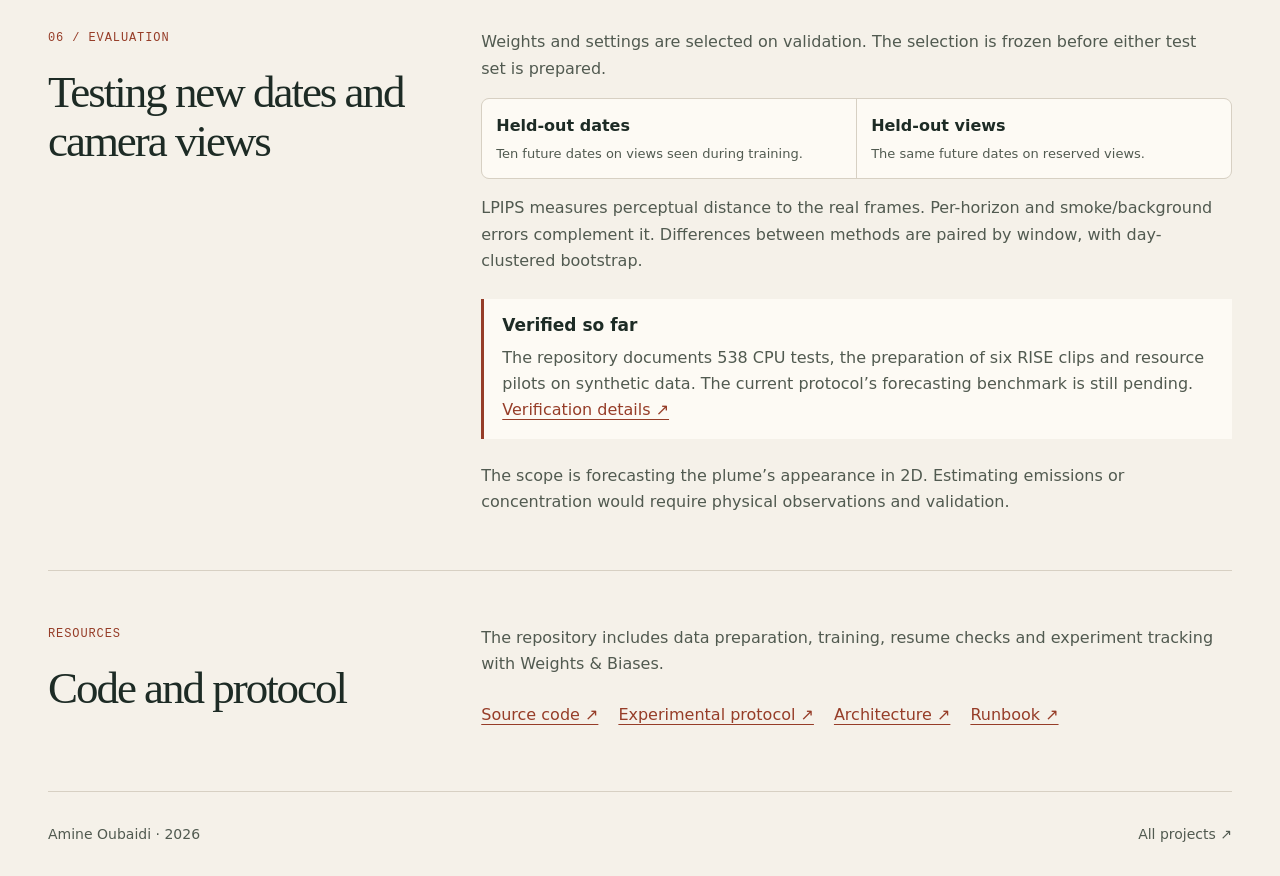
==== commit 976a59b7: "Redesign portfolio around projects and publish research case study" ====
--- a/amine-portfolio/presentation-panaches-en.html
+++ b/amine-portfolio/presentation-panaches-en.html
@@ -1,53 +1,164 @@
 <!doctype html>
-<html lang="en"><head><meta charset="utf-8"><meta name="viewport" content="width=device-width, initial-scale=1">
-<title>Industrial Plume Forecasting — Amine Oubaidi</title><meta name="description" content="Smoke video forecasting with CLIPSeg, VQGAN and Flow Matching, a reproducible protocol, comparable baselines and error diagnostics.">
-<style>
-:root{color-scheme:dark;--bg:#091320;--panel:#13243a;--line:#355070;--txt:#f1f6ff;--sub:#afc0da;--accent:#6ce0d1}
-*{box-sizing:border-box}html{scroll-behavior:smooth}body{margin:0;background:var(--bg);color:var(--txt);font:16px/1.75 system-ui,-apple-system,Segoe UI,sans-serif}
-a{color:var(--accent)}a:hover{text-decoration:none}header,main,footer{max-width:1140px;padding:24px;margin:auto}
-header{display:flex;justify-content:space-between;align-items:center;border-bottom:1px solid var(--line);gap:15px}
-.brand{font-weight:700;text-decoration:none;font-size:18px}.back{font-size:14px}
-.hero{padding:65px 0 40px}h1{font-size:clamp(32px,5.5vw,65px);line-height:1.15;max-width:1000px;letter-spacing:-.045em}h2{font-size:clamp(26px,3vw,38px);line-height:1.25;letter-spacing:-.025em}h3{font-size:21px}
-.lead{font-size:20px;max-width:850px;color:var(--sub)}.eyebrow{color:var(--accent);font-size:13px;font-weight:700;letter-spacing:.13em;text-transform:uppercase}
-.meta{display:flex;flex-wrap:wrap;gap:10px;margin:22px 0}.chip{border:1px solid var(--line);padding:5px 12px;border-radius:28px;font-size:13px;color:var(--sub)}
-nav.toc{background:var(--panel);padding:20px 25px;border-radius:16px;margin-bottom:40px;display:grid;grid-template-columns:repeat(3,1fr);gap:9px}nav.toc a{padding:8px}
-section{padding:60px 0;border-top:1px solid var(--line);scroll-margin-top:25px}p{max-width:930px;color:var(--sub)}
-.grid{display:grid;grid-template-columns:repeat(2,minmax(0,1fr));gap:18px;margin:25px 0}.card{background:var(--panel);border:1px solid var(--line);border-radius:16px;padding:21px;min-width:0}
-.card strong{display:block;font-size:19px}.card p{margin:8px 0 0}.figure{margin:22px 0 32px}.figure img{display:block;width:100%;height:auto;max-height:580px;object-fit:contain;background:#0a1320;border:1px solid var(--line);border-radius:13px}
-.figure figcaption{font-size:13px;color:var(--sub);margin:10px 1px}
-.metric{font-size:25px;font-weight:700;color:var(--txt)}.small{font-size:13px;color:var(--sub)}
-.warning{background:#1b2c42;border-left:4px solid var(--accent);padding:17px 20px;border-radius:7px}
-.links{display:flex;flex-wrap:wrap;gap:14px}.links a{border:1px solid var(--line);padding:12px 17px;border-radius:10px;text-decoration:none}
-footer{border-top:1px solid var(--line);font-size:14px;color:var(--sub);margin-top:30px}
-@media(max-width:750px){header{padding:17px}main{padding:18px}nav.toc,.grid{grid-template-columns:1fr}section{padding:40px 0}.hero{padding:30px 0}}
-</style></head><body>
-<header><a class="brand" href="index.html#project-flow">Amine Oubaidi · Portfolio</a><a class="back" href="index.html#projects">← Back to projects</a></header><main><article>
-<div class="hero"><p class="eyebrow">Industrial smoke video forecasting</p><h1>Industrial Plume Forecasting</h1><p class="lead">Smoke video forecasting with CLIPSeg, VQGAN and Flow Matching, a reproducible protocol, comparable baselines and error diagnostics.</p><div class="meta"><span class="chip">36 frames</span><span class="chip">5 → 15</span><span class="chip">CLIPSeg</span><span class="chip">VQGAN</span><span class="chip">Flow Matching</span></div></div>
-<nav class="toc" aria-label="Contents"><a href="#probleme">01 · Forecasting task</a><a href="#donnees">02 · Data and extraction</a><a href="#alternatives">03 · Comparison models</a><a href="#vqgan">04 · VQGAN representation</a><a href="#flow">05 · Monitoring and reproducibility</a><a href="#resultats">06 · Evaluation and limitations</a></nav>
-<section id="probleme"><p class="eyebrow">01 / Industrial Plume Forecasting</p><h2>Forecasting task</h2>
-<p>How can plume forecasts be compared against baselines while controlling temporal leakage, segmentation error and training reproducibility?</p>
-<p>Clips retain 36 frames. The reference task observes five frames and predicts fifteen at 64 × 64. CLIPSeg and spatial refinement provide estimated masks; a common VQGAN is frozen for the latent predictors. One command orchestrates the stages while W&amp;B tracks quality, smoke/background regions and checkpoint selection.</p>
-<figure class="figure"><img src="images/flow/plume-forecasting-pipeline.svg" width="1200" height="500" alt="Implemented protocol architecture. This diagram does not represent a forecasting result."><figcaption>Implemented protocol architecture. This diagram does not represent a forecasting result.</figcaption></figure>
-</section>
-<section id="donnees"><p class="eyebrow">02 / Industrial Plume Forecasting</p><h2>Data and extraction</h2>
-<p>RISE: 36-acquisition clips, 64 × 64 RGB and soft masks. Splits separate dates and views; identifiers and checksums are retained.</p>
-<p>CLIPSeg processes each frame independently, followed by a spatial guided filter. Masks are semantic estimates, with no claim of physical opacity or independent dense ground truth.</p>
-<figure class="figure"><img loading="lazy" src="images/flow/dataset-frame.png" alt="RISE source frame, before segmentation."><figcaption>Source video example; this image provides no segmentation accuracy measurement.</figcaption></figure>
-</section>
-<section id="alternatives"><p class="eyebrow">03 / Industrial Plume Forecasting</p><h2>Comparison models</h2>
-<p>Common VQGAN: 8 × 8 × 256 latents and 1,024 codes. Uniform and alpha-weighted Flow Matching are compared with persistence, Farnebäck optical flow and compact SimVP.</p>
-<p>Five observed frames to fifteen future frames; three predictor seeds, four realizations per stochastic forecast and averaging over every realization. Validation LPIPS selects the checkpoint.</p>
-</section>
-<section id="vqgan"><p class="eyebrow">04 / Industrial Plume Forecasting</p><h2>VQGAN representation</h2>
-<p>VQGAN learns an 8 × 8 × 256 latent representation from 64 × 64 RGB. Its codebook has 1,024 entries. Validation-selected weights are frozen for both latent predictors. Spatial reduction does not imply fewer scalar coefficients.</p>
-</section>
-<section id="flow"><p class="eyebrow">05 / Industrial Plume Forecasting</p><h2>Monitoring and reproducibility</h2>
-<p>Fixed training / validation panels, smoke and background errors, date/view slices, codebook usage, gradients, time and memory. Charts document their meaning and limits.</p>
-<p>Atomic checkpoint writes, retention of the two latest recovery states and the best model, RNG capture and provenance checks. Finalized NPZ data remain usable after source MP4 removal.</p>
-</section>
-<section id="resultats"><p class="eyebrow">06 / Industrial Plume Forecasting</p><h2>Evaluation and limitations</h2>
-<p>Code, protocol, tests and the experiment matrix are published. No consolidated forecasting improvement or calibrated optimal LR is claimed; controlled runs must provide that evidence.</p>
-<p>Held-out tests distinguish future dates and unseen views, with paired differences and day-clustered bootstrap. Good VQGAN reconstruction or low LPIPS alone does not establish faithful forecasting.</p>
-</section>
-<section><h2>Resources</h2><div class="links"><a href="https://github.com/omdrift/Modelisation-panaches-de-fum-es-industrielles-par-Flow-Matching/blob/main/doc/SCIENTIFIC_PROTOCOL.md" target="_blank" rel="noopener">Protocol ↗</a><a href="https://github.com/omdrift/Modelisation-panaches-de-fum-es-industrielles-par-Flow-Matching/blob/main/doc/ARCHITECTURE.md" target="_blank" rel="noopener">Architecture ↗</a><a href="https://github.com/omdrift/Modelisation-panaches-de-fum-es-industrielles-par-Flow-Matching/blob/main/doc/TRAINING_DESIGN.md" target="_blank" rel="noopener">Training and monitoring ↗</a><a href="https://github.com/omdrift/Modelisation-panaches-de-fum-es-industrielles-par-Flow-Matching/blob/main/doc/ENGINEERING.md" target="_blank" rel="noopener">Software verification ↗</a></div>
-<p class="small">Team MSc project: Amine Oubaidi, Jérémy Botella and Iskander Hadi. Scope is 2D visual forecasting; physical measurements would require independent validation.</p></section></article></main><footer>© 2026 · Amine Oubaidi — <a href="index.html">Portfolio</a></footer></body></html>
+<html lang="en">
+<head>
+<meta charset="utf-8">
+<meta name="viewport" content="width=device-width, initial-scale=1">
+<title>Industrial Plume Forecasting · Amine Oubaidi</title>
+<meta name="description" content="An industrial smoke forecasting case study. RISE data, CLIPSeg, VQGAN, conditional Flow Matching and evaluation protocol.">
+<link rel="alternate" hreflang="fr" href="presentation-panaches.html">
+<link rel="stylesheet" href="style.css">
+<link rel="stylesheet" href="plume.css">
+<script>try { if (localStorage.getItem('ao-theme') === 'dark') document.documentElement.classList.add('dark'); } catch {}</script>
+</head>
+<body>
+<a class="skip" href="#main">Skip to content</a>
+<header class="case-header wrap">
+  <a class="brand" href="index.html" aria-label="Amine Oubaidi · Portfolio"><span class="brand-mark" aria-hidden="true">AO<span>.</span></span><span class="brand-name">Amine Oubaidi</span></a>
+  <nav aria-label="Navigation"><a href="index.html#project-flow">← Portfolio</a><a href="presentation-panaches.html" hreflang="fr" lang="fr">Français ↗</a></nav>
+</header>
+<main id="main" class="wrap">
+  <article>
+    <header class="case-hero">
+      <div>
+        <p class="eyebrow">RESEARCH NOTE / 01</p>
+        <h1>Industrial Plume Forecasting</h1>
+        <p class="case-lead">Can five frames of a smoke plume predict the next fifteen? A team research project on video forecasting with conditional Flow Matching.</p>
+        <p class="case-meta">MSC PROJECT · PROTOCOL V2.0 · RISE</p>
+      </div>
+      <figure class="case-task">
+        <span class="graphic-caption">ONE EVALUATION WINDOW</span>
+        <span class="flow-scale" aria-hidden="true">5 <span>→</span> 15</span>
+        <div class="forecast-track" aria-hidden="true"><span></span><span></span></div>
+        <div class="forecast-labels"><span>5 observed frames</span><span>15 frames to predict</span></div>
+        <figcaption>A 20-frame window within a 36-frame clip. Each bar represents one frame. The 15 real future frames are used to score the predictions.</figcaption>
+      </figure>
+    </header>
+    <nav class="case-toc" aria-label="Contents">
+      <a href="#probleme"><span>01</span> Task and role</a>
+      <a href="#donnees"><span>02</span> Data</a>
+      <a href="#vqgan"><span>03</span> VQGAN</a>
+      <a href="#flow"><span>04</span> Flow Matching</a>
+      <a href="#alternatives"><span>05</span> Comparison</a>
+      <a href="#resultats"><span>06</span> Evaluation</a>
+    </nav>
+
+    <section id="probleme" class="case-section">
+      <div><p class="kicker">01 / QUESTION</p><h2>Tracking smoke against a dominant background</h2></div>
+      <div class="case-copy">
+        <p>Smoke can occupy a small portion of each image. Averaging error over all pixels can hide a poor forecast in the plume. The protocol tracks visual quality at each horizon and error in both the smoke and background regions.</p>
+        <h3>My contribution</h3>
+        <p>I worked on RISE sequence preparation and the VQGAN / Flow Matching pipeline, then on model comparisons, diagnostics and recoverable training. Team project with Jérémy Botella and Iskander Hadi.</p>
+        <p><a href="documents/recommandation-damien-muselet-2026.pdf" hreflang="fr" type="application/pdf">Recommendation from Damien Muselet · PDF (French) ↗</a></p>
+      </div>
+    </section>
+
+    <section id="donnees" class="case-section">
+      <div><p class="kicker">02 / DATA</p><h2>From video to masked RGB</h2></div>
+      <div class="case-copy">
+        <figure>
+          <ol class="case-pipeline">
+            <li><span>INPUT</span><b>RISE clip</b><small>36 native RGB frames at 180 × 180</small></li>
+            <li><span>EXTRACTION</span><b>CLIPSeg</b><small>Per-frame smoke score followed by spatial refinement</small></li>
+            <li><span>OUTPUT</span><b>Verified NPZ</b><small>Raw RGB, masked RGB and alpha coverage at 64 × 64</small></li>
+          </ol>
+          <figcaption>Refinement processes each frame independently. The manifest preserves the clip identity, date, view and checksums.</figcaption>
+        </figure>
+        <p>The estimated support preserves observed smoke colours and softens the edges. Alpha describes coverage of that support. Segmentation accuracy would require independent reference annotations.</p>
+        <figure class="case-media">
+          <video controls playsinline preload="none" width="180" height="180" poster="images/flow/dataset-frame.png" aria-label="RISE source video for clip 6"><source src="images/flow/dataset-clip.mp4" type="video/mp4"></video>
+          <figcaption>RISE source clip 6 before smoke extraction. <a href="https://github.com/CMU-CREATE-Lab/deep-smoke-machine#dataset">RISE dataset · CREATE Lab, CC0 ↗</a></figcaption>
+        </figure>
+      </div>
+    </section>
+
+    <section id="vqgan" class="case-section">
+      <div><p class="kicker">03 / REPRESENTATION</p><h2>How many channels does the Flow need?</h2></div>
+      <div class="case-copy">
+        <p>The VQGAN encodes each frame as an 8 × 8 × D grid. Its codebook holds 1,024 vectors of dimension D. Each cell takes the closest code for RGB reconstruction.</p>
+        <dl class="case-dimensions">
+          <div><dt>D = 4</dt><dd>Compact representation</dd></div>
+          <div><dt>D = 8</dt><dd>Compact representation</dd></div>
+          <div><dt>D = 256</dt><dd>Reference representation</dd></div>
+        </dl>
+        <ol class="case-phases">
+          <li><strong>Select the recipe.</strong> Compare four combinations of frame sampling and reconstruction loss at D = 8.</li>
+          <li><strong>Select the dimension.</strong> Apply the selected recipe to D = 4 and D = 256, then rank three short Flow runs by validation forecast LPIPS.</li>
+          <li><strong>Confirm and freeze.</strong> Retrain only the selected VQGAN on three seeds. Both final Flow variants share the confirmed seed-42 VQGAN.</li>
+        </ol>
+        <p>This separation tests whether a representation that reconstructs frames well also helps predict the next ones. <a href="https://github.com/omdrift/Modelisation-panaches-de-fum-es-industrielles-par-Flow-Matching/blob/main/doc/EXPERIMENT_MATRIX.csv">Experiment matrix ↗</a></p>
+      </div>
+    </section>
+
+    <section id="flow" class="case-section">
+      <div><p class="kicker">04 / GENERATION</p><h2>From noise to the next frame</h2></div>
+      <div class="case-copy">
+        <p>The Flow learns a velocity field that turns Gaussian noise into a future latent. It receives the latest encoded frame, an earlier condition and the distance between their indices.</p>
+        <figure class="case-loop">
+          <ol>
+            <li>Encode<span>Continuous latent history of the five observations.</span></li>
+            <li>Integrate<span>Initial noise and a conditional field integrated with RK4.</span></li>
+            <li>Predict<span>An 8 × 8 × D continuous future latent.</span></li>
+          </ol>
+          <div class="case-branches"><span><b>↺ Feedback</b>Add the latent to the history for the next step.</span><span><b>↘ Output</b>Quantize the sequence and decode it to RGB.</span></div>
+          <figcaption>The Flow repeats the transport 15 times, using a 17-point RK4 grid for each latent.</figcaption>
+        </figure>
+        <details class="case-math">
+          <summary>Show the Flow Matching objective</summary>
+          <p>For a target latent <i>z</i><sub>1</sub>, Gaussian noise ε and transport time <i>t</i> between 0 and 1, the model regresses the derivative of the following path.</p>
+          <code>z(t) = [1 − (1 − σ)t] ε + t z₁<br>u(t) = z₁ − (1 − σ) ε</code>
+          <p>The protocol fixes σ at 0.001. Training samples a target, its preceding reference and an older condition from a clip. At inference, the history starts with five observed frames and grows with its own predictions.</p>
+        </details>
+      </div>
+    </section>
+
+    <section id="alternatives" class="case-section">
+      <div><p class="kicker">05 / COMPARISON</p><h2>Four methods on the same windows</h2></div>
+      <div class="case-copy">
+        <p>The two Flow variants share the VQGAN, settings and seed plan. Spatial weighting of the loss isolates the effect of emphasizing smoke regions.</p>
+        <table class="case-methods">
+          <thead><tr><th scope="col">Method</th><th scope="col">How it works</th></tr></thead>
+          <tbody>
+            <tr><th scope="row">Persistence</th><td>Repeat the last observed frame.</td></tr>
+            <tr><th scope="row">Farnebäck</th><td>Extrapolate motion estimated by optical flow.</td></tr>
+            <tr><th scope="row">Uniform Flow</th><td>Regress latent velocity with uniform weights.</td></tr>
+            <tr><th scope="row">Weighted Flow</th><td>Alpha coverage gives smoke cells up to five times the background weight before per-image normalization.</td></tr>
+          </tbody>
+        </table>
+        <p>Each stochastic forecast score averages four draws. Each deterministic baseline has one output per window.</p>
+      </div>
+    </section>
+
+    <section id="resultats" class="case-section">
+      <div><p class="kicker">06 / EVALUATION</p><h2>Testing new dates and camera views</h2></div>
+      <div class="case-copy">
+        <p>Weights and settings are selected on validation. The selection is frozen before either test set is prepared.</p>
+        <dl class="case-splits">
+          <div><dt>Held-out dates</dt><dd>Ten future dates on views seen during training.</dd></div>
+          <div><dt>Held-out views</dt><dd>The same future dates on reserved views.</dd></div>
+        </dl>
+        <p class="case-evaluation-note">LPIPS measures perceptual distance to the real frames. Per-horizon and smoke/background errors complement it. Differences between methods are paired by window, with day-clustered bootstrap.</p>
+        <aside class="case-status" aria-label="Evidence status">
+          <h3>Verified so far</h3>
+          <p>The repository documents 538 CPU tests, the preparation of six RISE clips and resource pilots on synthetic data. The current protocol’s forecasting benchmark is still pending. <a href="https://github.com/omdrift/Modelisation-panaches-de-fum-es-industrielles-par-Flow-Matching/blob/main/doc/VERIFICATION.md">Verification details ↗</a></p>
+        </aside>
+        <p>The scope is forecasting the plume’s appearance in 2D. Estimating emissions or concentration would require physical observations and validation.</p>
+      </div>
+    </section>
+
+    <section class="case-section">
+      <div><p class="kicker">RESOURCES</p><h2>Code and protocol</h2></div>
+      <div class="case-copy">
+        <p>The repository includes data preparation, training, resume checks and experiment tracking with Weights &amp; Biases.</p>
+        <ul class="case-resources">
+          <li><a href="https://github.com/omdrift/Modelisation-panaches-de-fum-es-industrielles-par-Flow-Matching">Source code ↗</a></li>
+          <li><a href="https://github.com/omdrift/Modelisation-panaches-de-fum-es-industrielles-par-Flow-Matching/blob/main/doc/SCIENTIFIC_PROTOCOL.md">Experimental protocol ↗</a></li>
+          <li><a href="https://github.com/omdrift/Modelisation-panaches-de-fum-es-industrielles-par-Flow-Matching/blob/main/doc/ARCHITECTURE.md">Architecture ↗</a></li>
+          <li><a href="https://github.com/omdrift/Modelisation-panaches-de-fum-es-industrielles-par-Flow-Matching/blob/main/doc/SCIENTIFIC_RUNBOOK.md">Runbook ↗</a></li>
+        </ul>
+      </div>
+    </section>
+  </article>
+</main>
+<footer class="wrap"><span>Amine Oubaidi · 2026</span><a href="index.html#projects">All projects ↗</a></footer>
+</body>
+</html>
--- a/amine-portfolio/style.css
+++ b/amine-portfolio/style.css
@@ -0,0 +1,504 @@
+:root {
+  --bg:#f5f1e9; --surface:#fdfaf4; --surface2:#ebe5d9;
+  --text:#1d2b25; --muted:#515a50; --border:#d7d0c3;
+  --accent:#963d28; --on-accent:#fff9f0; --blue:var(--accent); --violet:var(--accent);
+  --research:#1d2b25; --research-text:#fff9f0; --research-muted:#c4cdc3; --research-accent:#f5ac8a; --research-line:#4d5e54;
+  --head:system-ui,-apple-system,BlinkMacSystemFont,'Segoe UI',sans-serif;
+  --body:var(--head); --mono:ui-monospace,SFMono-Regular,Consolas,monospace;
+  --display:Georgia,'Times New Roman',serif;
+  color-scheme:light;
+}
+* { box-sizing:border-box; }
+html { scroll-behavior:smooth; scroll-padding-top:100px; }
+body { margin:0; background:var(--bg); color:var(--text); font:16px/1.65 var(--body); -webkit-font-smoothing:antialiased; }
+:root.dark,body.dark { --bg:#19231f; --surface:#222f29; --surface2:#2d3d35; --text:#f8f1e7; --muted:#c2ccc1; --border:#4a5b50; --accent:#ffb794; --on-accent:#19231f; color-scheme:dark; }
+button,input { font:inherit; color:inherit; }
+button,a { touch-action:manipulation; }
+button { cursor:pointer; border:0; }
+a { color:inherit; text-decoration:none; }
+img { max-width:100%; }
+[hidden] { display:none!important; }
+.wrap { width:min(1184px,calc(100% - 80px)); margin-inline:auto; }
+a:focus-visible,button:focus-visible,input:focus-visible,summary:focus-visible { outline:3px solid var(--accent); outline-offset:4px; border-radius:4px; }
+.skip { position:fixed; top:-100px; left:20px; z-index:100; background:var(--accent); color:var(--on-accent); padding:14px; }
+.skip:focus { top:12px; }
+.header { position:sticky; top:0; z-index:10; min-height:80px; padding:16px max(40px,calc((100% - 1184px)/2)); display:flex; align-items:center; gap:28px; background:var(--bg); border-bottom:1px solid var(--border); }
+.brand { display:flex; align-items:center; gap:12px; font-size:14px; font-weight:650; white-space:nowrap; min-height:44px; }
+.brand-mark { display:inline-flex; align-items:center; justify-content:center; width:40px; height:40px; border-radius:6px; background:var(--research); color:var(--research-text); border:1px solid var(--research-line); font:20px/1 var(--display); letter-spacing:-.07em; }
+.brand-mark>span { color:var(--research-accent); }
+.nav { display:flex; align-items:center; gap:24px; margin-left:auto; font-size:14px; }
+.nav a { color:var(--muted); display:flex; align-items:center; min-height:44px; }
+.nav a.active,.nav a:hover { color:var(--accent); }
+.header-controls { display:flex; align-items:center; gap:8px; }
+.header-cv { display:flex; align-items:center; justify-content:center; gap:10px; min-width:64px; min-height:44px; padding:8px 12px; border-radius:8px; font-size:14px; font-weight:650; background:var(--text); color:var(--surface); }
+.header-cv:hover { background:var(--accent); color:var(--on-accent); }
+.language { display:flex; border:1px solid var(--border); border-radius:8px; background:var(--surface); }
+.language button { width:44px; min-height:44px; padding:4px; border-radius:7px; background:none; color:var(--muted); font-size:13px; }
+.language button[aria-pressed=true] { background:var(--surface2); color:var(--text); font-weight:650; }
+.icon-button { border:1px solid var(--border); background:var(--surface); border-radius:8px; height:44px; width:44px; flex-shrink:0; padding:0; font-size:22px; }
+.menu-button { display:none; }
+.mobile-nav { position:absolute; top:calc(100% + 8px); left:24px; right:24px; padding:12px; background:var(--surface); border:1px solid var(--border); box-shadow:0 16px 40px #13244014; border-radius:12px; display:grid; gap:4px; font-size:16px; }
+.mobile-nav a { padding:10px 14px; min-height:44px; border-radius:6px; }
+.mobile-nav a:hover { background:var(--surface2); color:var(--accent); }
+.hero { display:grid; grid-template-columns:minmax(0,1.25fr) minmax(0,1fr); align-items:center; gap:42px 72px; padding-block:56px 0; }
+.eyebrow,.kicker { font:12px/1.6 var(--mono); letter-spacing:.075em; color:var(--accent); margin:0 0 20px; }
+.hero h1 { font-family:var(--display); font-size:clamp(49px,5.8vw,84px); line-height:1.02; letter-spacing:-.06em; font-weight:400; margin:0 0 24px; }
+.hero h1 em { color:var(--accent); }
+.hero-intro { font-size:17px; line-height:1.75; color:var(--muted); max-width:520px; margin:0; }
+.hero-actions { display:flex; gap:12px; flex-wrap:wrap; margin:28px 0 18px; }
+.button { display:inline-flex; align-items:center; justify-content:center; gap:18px; padding:12px 20px; min-height:48px; border-radius:8px; font-size:15px; font-weight:600; border:1px solid var(--border); background:var(--surface); color:var(--text); }
+.primary { background:var(--accent); border-color:var(--accent); color:var(--on-accent); }
+.button:hover { box-shadow:0 4px 12px #15233c12; }
+.secondary:hover { border-color:var(--accent); color:var(--accent); }
+.availability { display:flex; align-items:center; gap:9px; font-size:14px; line-height:1.6; color:var(--muted); margin:0; }
+.status-dot { width:7px; height:7px; border-radius:50%; background:var(--accent); flex-shrink:0; }
+.research-feature { min-width:0; padding:22px 24px 16px; background:var(--research); color:var(--research-text); border:1px solid var(--research-line); border-radius:12px; }
+.research-index,.research-frame figcaption { display:flex; justify-content:space-between; gap:12px; font:11px/1.5 var(--mono); letter-spacing:.06em; color:var(--research-muted); }
+.research-index span:first-child { color:var(--research-accent); }
+.research-frame { margin:14px 0 16px; border:1px solid var(--research-line); background-color:#17231d; background-image:linear-gradient(#314139 1px,transparent 1px),linear-gradient(90deg,#314139 1px,transparent 1px); background-size:24px 24px; }
+.research-frame img { display:block; width:clamp(138px,45%,180px); height:auto; aspect-ratio:1; object-fit:cover; margin:14px auto; outline:1px solid var(--research-accent); outline-offset:4px; }
+.research-frame figcaption { padding:8px 10px; border-top:1px solid var(--research-line); background:#17231d; }
+.research-feature h2 { margin:0 0 6px; font:400 clamp(25px,3vw,32px)/1.13 var(--display); letter-spacing:-.035em; }
+.research-feature p { margin:0 0 8px; color:var(--research-muted); font-size:14px; line-height:1.6; }
+.research-link { display:flex; justify-content:space-between; align-items:center; gap:12px; min-height:44px; border-top:1px solid var(--research-line); color:var(--research-accent); font-size:14px; font-weight:600; }
+.research-link:hover { text-decoration:underline; text-underline-offset:4px; }
+.research-link:focus-visible,.project-media--flow .project-cover:focus-visible { outline-color:var(--research-accent); }
+.profile-facts { grid-column:1/-1; display:grid; grid-template-columns:repeat(3,minmax(0,1fr)); margin:0; border-top:1px solid var(--border); }
+.profile-facts>div { padding:17px 16px 17px 0; }
+.profile-facts>div+div { padding-left:20px; border-left:1px solid var(--border); }
+.profile-facts dt { font:11px/1.6 var(--mono); letter-spacing:.05em; text-transform:uppercase; color:var(--accent); margin-bottom:4px; }
+.profile-facts dd { font-size:14px; line-height:1.55; margin:0; }
+.section { padding-block:80px; }
+#projects { padding-top:48px; border-top:1px solid var(--border); }
+.section-heading { display:grid; grid-template-columns:1fr 1fr; gap:64px; align-items:end; margin-bottom:32px; }
+.section-heading .kicker { margin-bottom:12px; }
+.section-heading h2 { font:400 clamp(34px,4.1vw,54px)/1.05 var(--display); letter-spacing:-.045em; margin:0; }
+.section-description { max-width:510px; margin:0; font-size:16px; line-height:1.8; color:var(--muted); }
+.project-tools { display:flex; justify-content:space-between; align-items:end; gap:24px; margin-bottom:20px; }
+.search-box { display:grid; gap:8px; max-width:440px; width:100%; font-size:14px; color:var(--muted); }
+.search-box input { width:100%; min-height:48px; padding:10px 16px; border:1px solid var(--border); border-radius:8px; background:var(--surface); font-size:16px; }
+.search-box input::placeholder { color:var(--muted); }
+.project-result { display:flex; flex-wrap:wrap; justify-content:flex-end; align-items:center; gap:12px 20px; min-height:48px; font-size:14px; color:var(--muted); }
+.text-button { display:inline-flex; align-items:center; justify-content:space-between; gap:12px; border:0; padding:0; background:transparent; color:var(--accent); font-size:14px; font-weight:550; min-height:44px; text-align:left; }
+.text-button:hover { text-decoration:underline; text-underline-offset:4px; }
+.filters { display:flex; flex-wrap:wrap; gap:8px; margin:0 0 28px; }
+.filters button { padding:10px 14px; min-height:44px; background:transparent; color:var(--muted); border:1px solid var(--border); border-radius:8px; font-size:13px; white-space:nowrap; }
+.filters button:hover { border-color:var(--accent); color:var(--text); }
+.filters button[aria-pressed=true] { background:var(--text); border-color:var(--text); color:var(--surface); }
+.project-grid { display:grid; grid-template-columns:repeat(2,minmax(0,1fr)); gap:24px; align-items:stretch; }
+.featured-view .is-flagship { grid-column:1/-1; }
+.project-card { display:flex; flex-direction:column; min-width:0; background:var(--surface); border:1px solid var(--border); border-radius:10px; overflow:hidden; transition:border-color .2s,box-shadow .2s; }
+.project-card:hover { border-color:var(--accent); box-shadow:0 8px 28px #15233c08; }
+.project-media { display:flex; flex-direction:column; background:var(--surface2); border-bottom:1px solid var(--border); min-width:0; }
+.project-cover { display:block; width:100%; padding:0; background:transparent; text-align:left; overflow:hidden; color:inherit; }
+.project-image { height:240px; padding:20px; display:flex; align-items:center; justify-content:center; }
+.project-image img { display:block; width:100%; height:100%; object-fit:contain; border-radius:5px; }
+.project-media--face { background:#e9eef5; }
+.project-media--mice { background:#eae8e2; }
+.media-toolbar { display:flex; align-items:center; justify-content:space-between; gap:12px; padding:10px 20px; min-height:48px; border-top:1px solid var(--border); }
+.media-caption { font-size:12px; line-height:1.5; color:var(--muted); }
+.project-media--face .media-caption,.project-media--mice .media-caption { color:#42536a; }
+.project-media--face .media-toolbar { border-color:#cdd5df; }
+.project-media--mice .media-toolbar { border-color:#d2cec4; }
+.project-graphic { height:240px; padding:24px; display:flex; flex-direction:column; gap:24px; justify-content:center; }
+.graphic-caption { font:11px/1.6 var(--mono); letter-spacing:.05em; color:var(--muted); }
+.graphic-nodes { display:flex; flex-wrap:wrap; align-items:center; gap:10px; }
+.graphic-node { display:flex; align-items:center; justify-content:center; min-height:44px; border:1px solid var(--border); background:var(--surface); padding:10px 14px; border-radius:8px; font-size:14px; line-height:1.5; }
+.pipeline-graphic { justify-content:space-between; padding:24px; gap:16px; }
+.pipeline-nodes { display:grid; grid-template-columns:1fr auto 1fr auto 1fr; align-items:center; gap:8px; }
+.pipeline-node { display:flex; flex-direction:column; justify-content:center; gap:8px; min-height:84px; min-width:0; padding:12px 10px; background:var(--surface); border:1px solid var(--border); border-radius:10px; font-size:14px; line-height:1.4; }
+.node-number { font:12px var(--mono); color:var(--muted); }
+.pipeline-arrow { color:var(--muted); font-size:16px; }
+.node-accent { background:var(--text); color:var(--surface); border-color:var(--text); }
+.node-accent .node-number { color:inherit; opacity:.8; }
+.pipeline-note { font-size:13px; line-height:1.6; color:var(--muted); }
+.project-media--flow { background:var(--research); color:var(--research-text); }
+.project-media--flow .media-toolbar { border-color:var(--research-line); }
+.project-media--flow .media-caption,.flow-window .graphic-caption { color:var(--research-muted); }
+.flow-window { display:grid; align-content:center; width:100%; gap:12px; padding:28px; min-height:240px; }
+.flow-scale { font:400 clamp(48px,6vw,80px)/1 var(--display); letter-spacing:-.06em; }
+.flow-scale span { color:var(--research-accent); }
+.forecast-track { display:grid; grid-template-columns:1fr 3fr; gap:5px; height:24px; }
+.forecast-track span { background-image:linear-gradient(to right,var(--trace) calc(100% - 2px),transparent 0); background-size:calc(100% / var(--frames)) 100%; }
+.forecast-track span:first-child { --frames:5; --trace:var(--observed-color,#a8c4b0); }
+.forecast-track span:last-child { --frames:15; --trace:var(--forecast-color,#e9a285); }
+.forecast-labels { display:flex; flex-wrap:wrap; gap:6px 24px; font:12px/1.6 var(--mono); }
+.flow-window .forecast-labels { color:var(--research-text); }
+.flow-representation { margin-top:6px; color:var(--research-muted); font:12px/1.5 var(--mono); }
+.project-card-body { display:flex; flex-direction:column; flex:1; padding:28px; }
+.project-meta { display:flex; justify-content:space-between; align-items:baseline; gap:16px; font-size:13px; line-height:1.6; color:var(--muted); }
+.project-meta>span:last-child { white-space:nowrap; }
+.project-kind { color:var(--accent); font:11px/1.6 var(--mono); letter-spacing:.05em; margin:16px 0 8px; }
+.project-card h3 { font-size:26px; line-height:1.25; letter-spacing:-.035em; margin:0 0 14px; font-weight:620; }
+.project-card h3 button { padding:0; text-align:left; font:inherit; background:transparent; letter-spacing:inherit; }
+.project-card h3 button:hover { color:var(--accent); }
+.project-summary { font-size:16px; line-height:1.75; color:var(--muted); margin:0 0 24px; }
+.tags { display:flex; gap:8px; flex-wrap:wrap; }
+.tags span { font-size:13px; line-height:1.5; padding:5px 9px; color:var(--muted); background:var(--surface2); border-radius:5px; overflow-wrap:anywhere; }
+.project-card .tags { margin-top:auto; margin-bottom:24px; }
+.project-actions { display:flex; align-items:center; justify-content:space-between; gap:12px; flex-wrap:wrap; padding-top:16px; border-top:1px solid var(--border); }
+.project-details { display:inline-flex; align-items:center; justify-content:space-between; gap:20px; min-height:44px; padding:8px 14px; background:var(--surface2); color:var(--accent); font-size:14px; font-weight:600; border-radius:7px; }
+.project-details:hover { background:var(--accent); color:var(--on-accent); }
+.project-source { color:var(--muted); }
+.project-more { display:flex; justify-content:center; margin-top:32px; }
+.empty { text-align:center; padding:48px 24px; background:var(--surface); border:1px solid var(--border); border-radius:12px; }
+.project-facts { display:flex; gap:16px; border-block:1px solid var(--border); padding-block:16px; margin:0 0 24px; }
+.project-facts>div { flex:1; min-width:0; display:flex; flex-direction:column-reverse; gap:4px; }
+.project-facts dd { font-size:15px; font-weight:600; color:var(--text); margin:0; overflow-wrap:anywhere; }
+.project-facts dt { font-size:14px; line-height:1.6; color:var(--muted); }
+.deployment-chip { display:inline-flex; align-items:center; gap:8px; align-self:flex-start; font-size:14px; line-height:1.6; padding:8px 12px; margin:0 0 24px; border:1px solid var(--border); border-radius:6px; color:var(--accent); }
+.expertise-section { background:var(--surface); border-block:1px solid var(--border); }
+.skills-grid { display:grid; grid-template-columns:repeat(2,minmax(0,1fr)); gap:0 40px; }
+.skill-card { padding:24px 0; border-top:1px solid var(--border); display:flex; flex-direction:column; min-width:0; }
+.skill-heading { display:flex; gap:12px; align-items:baseline; }
+.skill-index { font:12px var(--mono); color:var(--accent); }
+.skill-heading h3 { font:400 26px/1.2 var(--display); letter-spacing:-.025em; margin:0; }
+.skill-card>p { font-size:15px; line-height:1.7; color:var(--muted); margin:12px 0; }
+.skill-card .tags { margin-bottom:16px; }
+.skill-evidence { margin-top:auto; display:flex; flex-wrap:wrap; align-items:center; gap:0 16px; }
+.skill-evidence>span { flex-basis:100%; font:11px/1.6 var(--mono); text-transform:uppercase; color:var(--muted); }
+.skill-evidence button { font-size:14px; line-height:1.6; min-height:44px; background:none; color:var(--accent); padding:6px 0; text-align:left; }
+.skill-evidence button:hover { text-decoration:underline; }
+.practice { display:flex; flex-wrap:wrap; gap:12px 24px; margin-top:28px; color:var(--muted); font-size:14px; }
+.experience-layout { display:grid; grid-template-columns:1.65fr 1fr; gap:64px; align-items:start; }
+.timeline { display:grid; gap:32px; }
+.timeline-item { display:grid; grid-template-columns:56px minmax(0,1fr); gap:20px; padding-bottom:32px; border-bottom:1px solid var(--border); }
+.timeline-item:last-child { border-bottom:0; }
+.timeline-year { font:14px/1.6 var(--mono); color:var(--accent); padding-top:5px; }
+.timeline-item h3 { font-size:26px; letter-spacing:-.035em; line-height:1.3; margin:0 0 8px; font-weight:600; }
+.timeline-role { font-size:16px; margin:0 0 8px; }
+.timeline-location { font-size:14px; color:var(--muted); margin:0 0 16px; }
+.timeline-item p:not(.timeline-role):not(.timeline-location) { font-size:16px; line-height:1.8; color:var(--muted); }
+.credentials { border:1px solid var(--border); background:var(--surface); border-radius:12px; padding:28px; }
+.credentials>div+div { border-top:1px solid var(--border); padding-top:24px; margin-top:24px; }
+.credentials h3 { font-size:20px; letter-spacing:-.025em; margin:0 0 24px; }
+.education-item { margin-top:20px; }
+.education-item>span { font-size:14px; color:var(--accent); }
+.education-item h4 { font-size:16px; margin:8px 0; }
+.education-item p,.credentials li,.credentials>div>p { font-size:15px; line-height:1.8; color:var(--muted); margin:6px 0; }
+.credentials ul { padding-left:18px; margin:0; display:grid; gap:8px; }
+#references { border-top:1px solid var(--border); }
+.references-list { list-style:none; margin:0; padding:0; border-top:1px solid var(--border); }
+.reference-link { display:grid; grid-template-columns:minmax(0,1fr) minmax(0,1.15fr) auto; align-items:center; gap:12px 28px; padding:22px 12px; border-bottom:1px solid var(--border); }
+.reference-link:hover { background:var(--surface); }
+.reference-name,.reference-context { display:grid; gap:4px; }
+.reference-name strong { font:400 23px/1.18 var(--display); }
+.reference-name>span,.reference-context time { color:var(--muted); font-size:13px; }
+.reference-context>span { font-size:15px; }
+.reference-format { color:var(--accent); white-space:nowrap; font:12px/1.5 var(--mono); }
+.reference-format>span { margin-left:8px; }
+.contact-section { border-block:1px solid var(--border); background:var(--surface2); }
+.contact-content { display:grid; grid-template-columns:1.45fr 1fr; gap:64px; align-items:center; padding-block:64px; }
+.contact-content h2 { font:400 clamp(34px,4vw,50px)/1.07 var(--display); letter-spacing:-.045em; margin:0 0 24px; }
+.contact-content p:not(.kicker) { font-size:16px; line-height:1.8; color:var(--muted); max-width:560px; margin:0; }
+.contact-actions { display:flex; flex-direction:column; align-items:flex-start; gap:4px; }
+.contact-actions .button { margin-bottom:8px; }
+.contact-email { font-size:14px; color:var(--muted); overflow-wrap:anywhere; max-width:100%; min-height:44px; display:flex; align-items:center; }
+footer { display:flex; justify-content:space-between; align-items:center; gap:20px; padding-block:20px; color:var(--muted); font-size:14px; }
+footer a { min-height:44px; display:inline-flex; align-items:center; }
+.document-links { display:grid; gap:10px; margin:20px 0; }
+.document-link { border:1px solid var(--border); border-radius:8px; background:var(--surface); padding:12px 14px; font-size:14px; display:flex; align-items:center; justify-content:space-between; flex-wrap:wrap; gap:8px 12px; overflow-wrap:anywhere; }
+.document-link:hover { border-color:var(--accent); }
+.document-link small { font-size:13px; line-height:1.6; color:var(--muted); width:100%; }
+.experience-details { border-top:1px solid var(--border); margin-top:24px; padding-top:16px; }
+.experience-details summary { font-size:15px; min-height:44px; cursor:pointer; color:var(--accent); }
+.experience-achievement { border-bottom:1px solid var(--border); padding:16px 0; }
+.experience-achievement:last-child { border-bottom:0; }
+.experience-achievement h4 { font-size:17px; margin:12px 0; }
+.resource-link { display:inline-flex; align-items:center; min-height:44px; font-size:14px; color:var(--accent); margin-top:12px; }
+.resource-link:hover { text-decoration:underline; }
+body.project-open { overflow:hidden; }
+.project-dialog { background:var(--surface); color:var(--text); border:1px solid var(--border); border-radius:16px; padding:0; width:min(1120px,calc(100% - 48px)); max-height:92dvh; overscroll-behavior:contain; }
+.project-dialog::backdrop { background:#071224b8; backdrop-filter:blur(4px); }
+.project-dialog-shell { padding:40px; }
+.project-dialog-header { display:flex; align-items:start; justify-content:space-between; gap:32px; padding-bottom:28px; border-bottom:1px solid var(--border); margin-bottom:32px; }
+.project-dialog-header .kicker { margin-bottom:12px; }
+.project-dialog-header h2 { font-size:36px; line-height:1.18; letter-spacing:-.04em; font-weight:620; margin:0 0 20px; }
+.dialog-intro { font-size:17px; line-height:1.8; color:var(--muted); margin:0; max-width:820px; }
+.project-dialog-header .deployment-chip { margin:16px 0 0; }
+.dialog-close { border:1px solid var(--border); background:var(--bg); color:var(--text); width:44px; height:44px; padding:0; border-radius:8px; font-size:28px; line-height:1; flex-shrink:0; }
+.project-dialog-layout { display:grid; grid-template-columns:260px minmax(0,1fr); gap:40px; align-items:start; }
+.project-sidebar { position:sticky; top:20px; min-width:0; }
+.project-sidebar h3 { font-size:14px; color:var(--muted); margin:0 0 16px; }
+.project-sidebar .project-facts { flex-direction:column; margin:24px 0; gap:16px; }
+.project-sidebar .project-facts>div { flex-direction:column-reverse; }
+.project-sidebar .button { width:100%; margin-top:16px; padding:12px; font-size:14px; }
+.project-story { min-width:0; }
+.project-story>section { margin-bottom:32px; }
+.project-story h3 { font-size:22px; letter-spacing:-.025em; font-weight:620; line-height:1.4; margin:0 0 16px; }
+.project-story p { font-size:16px; line-height:1.85; color:var(--muted); margin:0 0 16px; }
+.project-story .story-section { border-top:1px solid var(--border); padding-top:24px; }
+.project-story .story-index { font:13px var(--mono); color:var(--accent); margin-bottom:12px; }
+@media(min-width:900px) {
+  .featured-view .is-flagship { grid-column:1/-1; display:grid; grid-template-columns:1fr 1.08fr; }
+  .featured-view .is-flagship .project-media { grid-column:2; grid-row:1; border-left:1px solid var(--border); border-bottom:0; }
+  .featured-view .is-flagship .project-cover { display:flex; flex:1; align-items:center; }
+  .featured-view .is-flagship .flow-window { padding:36px; }
+  .featured-view .is-flagship .project-card-body { grid-column:1; grid-row:1; padding:36px; }
+  .featured-view .is-flagship h3 { font-size:32px; }
+  .featured-view .is-flagship .project-summary { margin-bottom:28px; }
+}
+@media(max-width:1100px) {
+  .header { gap:20px; }
+  .nav { gap:18px; }
+  .brand-name { display:none; }
+  .hero { gap:32px 40px; }
+  .experience-layout { gap:32px; }
+  .section-heading,.contact-content { gap:40px; }
+}
+@media(max-width:850px) {
+  .wrap { width:calc(100% - 48px); }
+  .header { padding:12px 24px; min-height:72px; }
+  .brand-name { display:inline; }
+  .nav { display:none; }
+  .header-controls { margin-left:auto; }
+  .menu-button { display:block; }
+  .hero { grid-template-columns:minmax(0,1fr) minmax(0,.95fr); gap:28px; padding-block:40px 0; }
+  .hero h1 { font-size:clamp(42px,6.4vw,58px); }
+  .hero-intro { max-width:650px; }
+  .section { padding-block:64px; }
+  .section-heading { grid-template-columns:1fr; gap:20px; }
+  .section-description { max-width:680px; }
+  .project-card-body { padding:24px; }
+  .project-card h3 { font-size:24px; }
+  .pipeline-graphic { padding:20px; }
+  .pipeline-nodes { gap:5px; }
+  .pipeline-node { font-size:12px; padding:10px 7px; }
+  .pipeline-note { font-size:12px; }
+  .project-image { height:220px; padding:16px; }
+  .media-toolbar { padding-inline:16px; }
+  .experience-layout { grid-template-columns:1fr; gap:32px; }
+  .credentials { display:grid; grid-template-columns:1fr 1fr; gap:24px; }
+  .credentials>div+div { padding:0; margin:0; border:0; }
+  .credentials>div:last-child { grid-column:1/-1; border-top:1px solid var(--border); padding-top:24px; }
+  .contact-content { grid-template-columns:1fr; gap:32px; padding-block:56px; }
+  .project-dialog-layout { grid-template-columns:1fr; gap:32px; }
+  .project-sidebar { position:static; border-bottom:1px solid var(--border); padding-bottom:24px; }
+  .project-sidebar .project-facts { flex-direction:row; flex-wrap:wrap; }
+  .project-sidebar .document-links { grid-template-columns:repeat(2,minmax(0,1fr)); }
+  .project-sidebar .button { width:auto; }
+  .project-dialog-shell { padding:28px; }
+  .project-dialog-header h2 { font-size:30px; }
+}
+@media(max-width:620px) {
+  .wrap { width:calc(100% - 36px); }
+  .header { padding:10px 18px; gap:12px; }
+  .brand-name { display:none; }
+  .header-controls { gap:4px; }
+  .hero { grid-template-columns:1fr; padding-block:32px 0; gap:24px; }
+  .eyebrow { font-size:11px; letter-spacing:.04em; margin-bottom:16px; }
+  .hero h1 { font-size:clamp(41px,11.6vw,63px); }
+  .hero-intro { font-size:16px; line-height:1.8; }
+  .hero-actions { margin-top:24px; gap:10px; }
+  .hero-actions .button { gap:12px; font-size:14px; padding-inline:14px; }
+  .research-feature { padding:16px 16px 8px; }
+  .profile-facts { grid-template-columns:1fr; }
+  .profile-facts>div,.profile-facts>div+div { display:grid; grid-template-columns:100px 1fr; align-items:baseline; padding:10px 0; border-left:0; }
+  .profile-facts>div+div { border-top:1px solid var(--border); }
+  .profile-facts dt { margin:0; }
+  .section,#projects { padding-block:48px; }
+  .section-heading { gap:16px; margin-bottom:28px; }
+  .section-heading h2 { font-size:34px; }
+  .project-tools { display:block; margin-bottom:16px; }
+  .search-box { max-width:none; }
+  .project-result { justify-content:space-between; margin-top:8px; }
+  .filters { flex-wrap:nowrap; overflow-x:auto; margin-inline:-18px; padding:0 18px 12px; margin-bottom:20px; scrollbar-width:thin; }
+  .filters button { flex-shrink:0; }
+  .project-grid,.skills-grid { grid-template-columns:1fr; gap:24px; }
+  .project-card-body { padding:24px; }
+  .project-card h3 { font-size:26px; }
+  .project-image,.project-graphic { height:240px; }
+  .pipeline-graphic { padding:24px; }
+  .pipeline-node { padding:12px 10px; font-size:14px; }
+  .pipeline-note { font-size:13px; }
+  .flow-window { padding:22px; }
+  .media-toolbar { padding:8px 16px; }
+  .project-more .button { width:100%; }
+  .skills-grid { gap:0; }
+  .reference-link { grid-template-columns:minmax(0,1fr) auto; padding:16px 0; }
+  .reference-context { grid-row:2; grid-column:1/-1; }
+  .timeline-item { grid-template-columns:1fr; gap:8px; }
+  .timeline-year { padding:0; }
+  .timeline-item h3 { font-size:26px; }
+  .credentials { grid-template-columns:1fr; padding:24px; }
+  .credentials>div+div { border-top:1px solid var(--border); padding-top:24px; }
+  .contact-content h2 { font-size:34px; }
+  footer { font-size:13px; }
+  .project-dialog { width:calc(100% - 16px); max-height:95dvh; border-radius:12px; }
+  .project-dialog-shell { padding:24px 18px; }
+  .project-dialog-header { gap:12px; padding-bottom:24px; margin-bottom:24px; }
+  .project-dialog-header h2 { font-size:28px; overflow-wrap:anywhere; }
+  .dialog-intro { font-size:16px; }
+  .project-sidebar .document-links { grid-template-columns:1fr; }
+  .project-sidebar .project-facts { flex-direction:column; }
+  .project-story h3 { font-size:21px; }
+}
+@media(max-width:380px) {
+  .header { padding-inline:16px; gap:8px; }
+  .header-cv { min-width:44px; padding:8px; }
+  .cv-file { display:none; }
+  .hero h1 { font-size:39px; }
+  .hero-actions .button { width:100%; justify-content:space-between; padding-inline:16px; }
+  .project-card-body { padding:20px; }
+  .project-card h3 { font-size:24px; }
+  .pipeline-graphic { padding:20px; }
+  .pipeline-node { font-size:12px; padding:10px 7px; }
+}
+@media(prefers-reduced-motion:reduce) {
+  html { scroll-behavior:auto; }
+  *,*::before,*::after { transition:none!important; animation:none!important; }
+}
+
+/* Existing visual case studies and report navigation. */
+.study-preview{display:block;width:100%;border:1px solid var(--border);border-radius:12px;overflow:hidden;background:var(--bg);padding:0;margin:0 0 22px;text-align:left;transition:border-color .15s}
+.study-preview:hover{border-color:var(--violet)}
+.preview-frame{height:160px;padding:10px;display:flex;align-items:center;justify-content:center;background:#0b1421;border-bottom:1px solid var(--border)}
+.preview-frame img{display:block;max-width:100%;max-height:100%;width:auto;height:auto;object-fit:contain;border-radius:5px}
+.preview-action{display:flex;justify-content:space-between;align-items:center;padding:13px 16px;font-size:14px;font-weight:500;color:var(--violet)}
+.preview-action>span{font-size:18px}
+.timeline-item .study-preview{margin:24px 0 0;max-width:440px}
+.timeline-item .preview-frame{height:220px}
+.backend-preview{display:flex;flex-direction:column;align-items:center;gap:10px;min-width:170px;font:12px var(--mono);color:#d6e5fb}
+.backend-preview span{display:block;width:100%;padding:7px 16px;text-align:center;border:1px solid #4e6583;border-radius:6px;background:#16283f}
+.backend-preview span:last-child{border-color:#7e956a;color:#d0eda6}
+body.study-open{overflow:hidden}
+.study-dialog{padding:0;width:min(1120px,calc(100% - 48px));max-width:none;max-height:90vh;max-height:90dvh;margin:auto;background:var(--surface);color:var(--text);border:1px solid var(--border);border-radius:22px;box-shadow:0 28px 100px #0007;overscroll-behavior:contain}
+.study-dialog::backdrop{background:#030814c9;backdrop-filter:blur(5px)}
+.study-shell{padding:30px;min-width:0}
+.study-header{display:flex;align-items:flex-start;gap:30px;padding-bottom:24px}
+.study-header>div{min-width:0;flex:1}
+.study-header .kicker{font-size:11px;margin-bottom:13px}
+.study-header h2{font:500 clamp(24px,3vw,34px)/1.2 var(--head);letter-spacing:-.03em;margin:0 0 14px}
+.study-header p:not(.kicker){font-size:15px;color:var(--muted);line-height:1.7;margin:0;max-width:850px}
+.study-close{flex-shrink:0;border:1px solid var(--border);background:var(--bg);color:var(--text);width:42px;height:42px;border-radius:10px;font:30px/1 var(--body)}
+.study-close:hover{border-color:var(--violet);color:var(--violet)}
+.study-stats{display:grid;grid-template-columns:repeat(3,minmax(0,1fr));gap:14px;margin:0 0 28px}
+.study-stats>div{padding:14px 17px;border:1px solid var(--border);background:var(--bg);border-radius:10px;display:flex;flex-direction:column-reverse;justify-content:flex-end;gap:5px}
+.study-stats dt{font-size:12px;color:var(--muted);line-height:1.4}
+.study-stats dd{font:500 20px/1.4 var(--head);color:var(--blue);margin:0;overflow-wrap:anywhere}
+.study-layout{display:grid;grid-template-columns:210px minmax(0,1fr);gap:30px;align-items:start}
+.study-step-nav{display:flex;flex-direction:column;gap:7px;padding-top:2px;position:sticky;top:20px}
+.study-step-nav button{display:flex;align-items:baseline;gap:11px;padding:12px;border:1px solid transparent;border-radius:8px;text-align:left;font-size:13px;line-height:1.5;background:transparent;color:var(--muted)}
+.study-step-nav button>span{font:11px var(--mono);color:var(--blue);flex-shrink:0}
+.study-step-nav button:hover{background:var(--bg);color:var(--text)}
+.study-step-nav button[aria-current]{border-color:var(--border);background:var(--surface2);color:var(--text)}
+.study-step{min-width:0}
+.study-counter{font:11px/1.5 var(--mono);letter-spacing:.05em;color:var(--violet);margin:0 0 10px}
+.study-step h3{font:500 24px/1.3 var(--head);letter-spacing:-.025em;margin:0 0 13px;scroll-margin-top:24px}
+.step-description{font-size:15px;color:var(--muted);line-height:1.8;margin:0 0 24px}
+.study-media-grid{display:grid;grid-template-columns:repeat(2,minmax(0,1fr));align-items:start;gap:20px 16px}
+.study-media-grid.single-media{grid-template-columns:1fr}
+.study-media-grid.sequence-media{grid-template-columns:repeat(3,minmax(0,1fr));gap:16px 12px}
+.study-figure{margin:0;min-width:0}
+.study-media-frame{display:flex;align-items:center;justify-content:center;overflow:hidden;border:1px solid #364862;border-radius:12px;padding:8px;background:#09111d;min-height:100px}
+.study-media-frame a{display:flex;align-items:center;justify-content:center;width:100%;border-radius:5px}
+.study-media-frame a:hover{outline:1px solid var(--violet);outline-offset:3px}
+.study-media-frame img,.study-media-frame video{display:block;max-width:100%;width:auto;height:auto;max-height:350px;border-radius:5px;object-fit:contain}
+.single-media .study-media-frame img{max-height:450px}
+.study-media-frame video{width:100%;max-height:400px}
+.study-figure figcaption{font-size:13px;line-height:1.5;color:var(--muted);margin:9px 2px 0}
+.method-blocks{list-style:none;display:grid;grid-template-columns:repeat(auto-fit,minmax(120px,1fr));gap:10px;padding:0;margin:0 0 24px}
+.method-blocks li{display:flex;flex-direction:column;gap:12px;justify-content:flex-start;padding:15px 13px;border:1px solid var(--border);background:var(--bg);border-radius:10px;font-size:13px;line-height:1.6;overflow-wrap:anywhere}
+.method-number{font:11px var(--mono);color:var(--blue)}
+.study-paging{display:flex;align-items:center;justify-content:space-between;gap:12px;margin-top:26px;padding-top:20px;border-top:1px solid var(--border)}
+.study-paging .button{padding:10px 15px;font-size:13px;gap:8px}
+.study-paging .button:disabled{opacity:.35;cursor:default;transform:none}
+.study-paging>span{font:11px var(--mono);color:var(--muted);white-space:nowrap}
+.study-annex{margin:30px 0 0;padding-top:20px;border-top:1px solid var(--border)}
+.study-annex summary{cursor:pointer;font-size:14px;color:var(--violet)}
+.annex-links{display:grid;grid-template-columns:repeat(2,minmax(0,1fr));gap:10px;margin-top:17px}
+.annex-links a{display:flex;align-items:center;justify-content:space-between;gap:15px;border:1px solid var(--border);border-radius:9px;padding:12px 15px;background:var(--bg);font-size:13px;line-height:1.5;overflow-wrap:anywhere}
+.annex-links a:hover{border-color:var(--violet);color:var(--violet)}
+.annex-links a>span{flex-shrink:0;font-size:18px;color:var(--violet)}
+@media(max-width:850px){.study-dialog{width:calc(100% - 32px);max-height:94dvh}.study-shell{padding:24px}.study-layout{grid-template-columns:1fr;gap:22px}.study-step-nav{flex-direction:row;overflow-x:auto;position:static;padding:0 0 10px;scrollbar-width:thin}.study-step-nav button{flex:0 0 auto;max-width:190px;padding:10px 12px}.study-header{gap:18px}.study-step h3{scroll-margin-top:20px}.study-stats{margin-bottom:22px}}
+@media(max-width:580px){.study-dialog{width:calc(100% - 16px);border-radius:16px}.study-shell{padding:20px 16px}.study-header{gap:12px}.study-header h2{font-size:25px}.study-header p:not(.kicker){font-size:14px}.study-close{width:36px;height:36px}.study-stats{gap:8px}.study-stats>div{padding:11px 10px}.study-stats dd{font-size:17px}.study-stats dt{font-size:11px}.study-step h3{font-size:22px}.study-media-grid{gap:18px 10px}.study-media-frame{padding:5px;border-radius:9px}.study-media-grid.sequence-media{grid-template-columns:repeat(3,minmax(0,1fr));gap:15px 7px}.study-figure figcaption{font-size:12px}.method-blocks{grid-template-columns:repeat(2,minmax(0,1fr))}.study-paging .button{padding:10px;font-size:12px}.study-paging{gap:8px}.annex-links{grid-template-columns:1fr}.timeline-item .preview-frame{height:190px}.preview-frame{height:170px}}
+
+
+/* Keep the existing step viewer readable and touch-friendly. */
+.study-shell { padding:32px; }
+.study-header h2 { font-weight:620; }
+.study-header .kicker,.study-counter,.method-number { font-size:12px; }
+.study-header p:not(.kicker),.step-description { font-size:16px; }
+.study-close { width:44px; height:44px; padding:0; }
+.study-step-nav button { min-height:44px; font-size:14px; }
+.study-step-nav button>span { font-size:12px; }
+.study-stats dt,.study-figure figcaption,.method-blocks li,.annex-links a { font-size:14px; }
+.study-paging .button { min-height:44px; font-size:14px; }
+.study-paging>span { font-size:13px; }
+.study-annex summary { min-height:44px; }
+.preview-action { min-height:48px; font-size:14px; }
+@media(max-width:580px) {
+  .study-shell { padding:24px 16px; }
+  .study-header h2 { font-size:26px; }
+  .study-header p:not(.kicker) { font-size:16px; }
+  .study-stats { grid-template-columns:1fr; gap:8px; }
+  .study-stats>div { flex-direction:row-reverse; align-items:center; justify-content:space-between; gap:16px; }
+  .study-stats dt { text-align:right; }
+  .study-stats dd { font-size:18px; }
+  .study-media-grid.sequence-media { grid-template-columns:repeat(2,minmax(0,1fr)); }
+  .study-paging .button { gap:6px; padding-inline:10px; font-size:13px; }
+}
+
+/* Persistent page navigation. */
+.back-to-top {
+  position:fixed; z-index:15; right:max(24px,calc((100vw - 1184px)/2));
+  bottom:calc(20px + env(safe-area-inset-bottom,0px));
+  display:inline-flex; align-items:center; justify-content:center; gap:10px;
+  min-height:48px; padding:6px 16px 6px 6px; border:1px solid var(--border);
+  border-radius:30px; background:var(--surface); color:var(--text);
+  box-shadow:0 6px 24px #10244020; font-size:14px; font-weight:600;
+}
+.back-to-top-icon { display:grid; place-items:center; width:36px; height:36px; border-radius:50%; background:var(--accent); color:var(--on-accent); font-size:22px; }
+.back-to-top:hover { border-color:var(--accent); color:var(--accent); }
+body.study-open .back-to-top,body.project-open .back-to-top { visibility:hidden; }
+.project-cover:focus-visible { outline-offset:-5px; }
+.project-pagination { display:flex; flex-wrap:wrap; justify-content:center; align-items:center; gap:12px; scroll-margin-top:100px; }
+.pagination-top { margin:0 0 24px; }
+.pagination-bottom { margin:28px 0 0; }
+.page-numbers { display:flex; gap:6px; }
+.project-pagination button { display:inline-flex; align-items:center; justify-content:center; gap:10px; min-width:44px; min-height:44px; padding:8px 12px; border:1px solid var(--border); border-radius:8px; background:var(--surface); color:var(--text); font-size:14px; }
+.project-pagination button:hover:not(:disabled) { border-color:var(--accent); color:var(--accent); }
+.project-pagination button[aria-current=page] { background:var(--accent); border-color:var(--accent); color:var(--on-accent); font-weight:650; }
+.project-pagination button:disabled { opacity:.4; cursor:default; }
+
+/* The study content scrolls between a persistent close control and step pager. */
+.study-dialog { --study-height:90dvh; max-height:var(--study-height); overflow:hidden; }
+.study-dialog-layout { display:flex; flex-direction:column; max-height:calc(var(--study-height) - 2px); }
+.study-titlebar { display:flex; align-items:center; justify-content:space-between; gap:20px; flex-shrink:0; padding:10px 24px; border-bottom:1px solid var(--border); background:var(--surface); }
+.study-titlebar>span { min-width:0; overflow:hidden; text-overflow:ellipsis; white-space:nowrap; font-size:14px; font-weight:600; }
+.study-titlebar .study-close { flex-shrink:0; width:44px; height:44px; }
+.study-scroll { position:relative; overflow-y:auto; min-height:0; flex:1 1 auto; overscroll-behavior:contain; scrollbar-gutter:stable; }
+.study-paging { display:grid; grid-template-columns:1fr minmax(200px,1.4fr) 1fr; gap:20px; align-items:center; flex-shrink:0; margin:0; padding:16px 24px; border-top:1px solid var(--border); background:var(--surface); }
+.study-paging .button { width:100%; min-height:44px; padding:10px 14px; gap:8px; font-size:14px; }
+.study-progress { display:grid; gap:6px; min-width:0; }
+.study-page-count { text-align:center; font-size:13px; color:var(--muted); line-height:1.5; }
+.study-progress select { width:100%; min-width:0; min-height:44px; padding:8px 30px 8px 12px; border:1px solid var(--border); border-radius:8px; background:var(--bg); color:var(--text); font:14px/1.5 var(--body); text-overflow:ellipsis; }
+.study-progress select:focus-visible { outline:3px solid var(--accent); outline-offset:3px; }
+@media(max-width:850px) {
+  .study-dialog { --study-height:94dvh; }
+  .study-step-nav { display:none; }
+}
+@media(min-width:851px) { .mobile-nav { display:none; } }
+@media(max-width:620px) {
+  .back-to-top { right:18px; min-width:48px; width:48px; height:48px; padding:5px; }
+  .back-to-top>span:last-child { position:absolute; width:1px; height:1px; padding:0; overflow:hidden; clip-path:inset(50%); white-space:nowrap; }
+  .project-pagination { gap:8px; }
+  .project-pagination .page-direction { padding-inline:10px; }
+  .study-titlebar { padding:8px 16px; gap:12px; }
+  .study-paging { grid-template-columns:1fr 1fr; gap:10px; padding:12px 16px max(12px,env(safe-area-inset-bottom,0px)); }
+  .study-progress { grid-column:1/-1; grid-row:1; grid-template-columns:auto minmax(0,1fr); align-items:center; gap:12px; }
+  .study-page-count { font-size:12px; white-space:nowrap; }
+  .study-paging [data-study-nav=previous] { grid-column:1; grid-row:2; }
+  .study-paging [data-study-nav=next] { grid-column:2; grid-row:2; }
+  .study-paging .button { font-size:14px; }
+}
+@media(max-width:380px) {
+  .project-pagination .page-direction>span:not([aria-hidden]) { position:absolute; width:1px; height:1px; overflow:hidden; clip-path:inset(50%); white-space:nowrap; }
+  .project-pagination .page-direction { padding:8px; }
+}
+
+/* Detailed industrial-smoke mosaics span the gallery grid for legibility. */
+.study-figure--wide{grid-column:1/-1}
+.study-figure--wide .study-media-frame{background:#f5f7fb}
+.study-figure--wide .study-media-frame img{max-height:540px;max-width:100%;object-fit:contain}
+@media(max-width:580px){.study-figure--wide .study-media-frame img{max-height:310px}}
--- a/amine-portfolio/plume.css
+++ b/amine-portfolio/plume.css
@@ -0,0 +1,149 @@
+.case-header {
+  display:flex;
+  justify-content:space-between;
+  align-items:center;
+  gap:12px;
+  padding-block:14px;
+  border-bottom:1px solid var(--border);
+}
+.case-header nav { display:flex; gap:18px; }
+.case-header nav a { display:inline-flex; align-items:center; min-height:44px; font-size:14px; }
+.case-header nav a:hover { color:var(--accent); }
+.case-hero {
+  display:grid;
+  grid-template-columns:minmax(0,1.3fr) minmax(0,1fr);
+  align-items:center;
+  gap:48px;
+  padding-block:56px 40px;
+}
+.case-hero h1 { font:400 clamp(40px,6.6vw,88px)/.99 var(--display); letter-spacing:-.062em; margin:0 0 24px; }
+.case-lead { max-width:52ch; color:var(--muted); font-size:clamp(16px,2vw,19px); margin:0 0 24px; }
+.case-meta { color:var(--accent); font:12px/1.6 var(--mono); margin:0; }
+.case-task {
+  margin:0;
+  padding:24px;
+  border:1px solid var(--research-line);
+  border-radius:10px;
+  background:var(--research);
+  color:var(--research-text);
+}
+.case-task .graphic-caption { display:block; color:var(--research-muted); margin-bottom:16px; }
+.case-task .flow-scale { display:block; margin-bottom:20px; }
+.case-task .forecast-track { height:32px; }
+.case-task .forecast-labels { margin-top:10px; gap:6px 16px; }
+.case-task figcaption { border-top:1px solid var(--research-line); margin-top:18px; padding-top:12px; font-size:13px; color:var(--research-muted); }
+.case-toc {
+  display:flex;
+  flex-wrap:wrap;
+  gap:4px 20px;
+  border-block:1px solid var(--border);
+  padding:8px 0;
+}
+.case-toc a { display:inline-flex; align-items:center; gap:8px; min-height:44px; font-size:14px; }
+.case-toc a:hover { text-decoration:underline; text-underline-offset:4px; }
+.case-toc span { color:var(--accent); font:12px var(--mono); }
+.case-section {
+  display:grid;
+  grid-template-columns:minmax(0,.78fr) minmax(0,1.52fr);
+  gap:48px;
+  padding-block:54px;
+  border-bottom:1px solid var(--border);
+  scroll-margin-top:24px;
+}
+.case-section h2 { font:400 clamp(29px,3.6vw,45px)/1.08 var(--display); letter-spacing:-.045em; margin:0; }
+.case-section h3 { font-size:17px; line-height:1.35; margin:0 0 8px; }
+.case-copy { min-width:0; }
+.case-copy p { color:var(--muted); max-width:72ch; margin:0 0 16px; }
+.case-copy > :last-child { margin-bottom:0; }
+.case-copy a { color:var(--accent); text-decoration:underline; text-underline-offset:4px; }
+.case-copy a:hover { color:var(--text); }
+.case-copy figure { margin:22px 0; }
+.case-copy figcaption { color:var(--muted); font-size:13px; margin-top:10px; }
+.case-pipeline {
+  display:grid;
+  grid-template-columns:repeat(3,minmax(0,1fr));
+  gap:1px;
+  padding:0;
+  margin:0;
+  list-style:none;
+  border:1px solid var(--border);
+  border-radius:8px;
+  overflow:hidden;
+  background:var(--border);
+}
+.case-pipeline li { padding:16px; background:var(--surface); }
+.case-pipeline b,.case-pipeline small { display:block; }
+.case-pipeline small { color:var(--muted); font-size:13px; line-height:1.5; margin-top:5px; }
+.case-pipeline li > span { display:block; color:var(--accent); font:11px/1.5 var(--mono); margin-bottom:10px; }
+.case-media {
+  display:grid;
+  grid-template-columns:minmax(140px,180px) minmax(0,1fr);
+  align-items:center;
+  gap:18px;
+  padding:16px;
+  border:1px solid var(--border);
+  border-radius:8px;
+  background:var(--surface);
+}
+.case-media video { display:block; width:100%; height:auto; background:var(--research); }
+.case-media figcaption { margin:0; }
+.case-dimensions,.case-splits {
+  display:grid;
+  grid-template-columns:repeat(3,minmax(0,1fr));
+  gap:1px;
+  margin:0;
+  border:1px solid var(--border);
+  border-radius:8px;
+  overflow:hidden;
+  background:var(--border);
+}
+.case-splits { grid-template-columns:repeat(2,minmax(0,1fr)); }
+.case-dimensions div,.case-splits div { min-width:0; padding:14px; background:var(--surface); }
+.case-dimensions dt { font:400 clamp(22px,3vw,36px)/1 var(--display); }
+.case-dimensions dd,.case-splits dd { margin:5px 0 0; font-size:13px; line-height:1.55; color:var(--muted); }
+.case-splits dt { font-weight:650; }
+.case-phases { padding-inline-start:22px; margin-block:20px; color:var(--muted); }
+.case-phases li+li { margin-top:10px; }
+.case-phases strong { color:var(--text); }
+.case-loop { display:grid; gap:5px; padding:16px; border:1px solid var(--research-line); border-radius:8px; background:var(--research); color:var(--research-text); }
+.case-loop ol { display:grid; grid-template-columns:repeat(3,minmax(0,1fr)); list-style:none; margin:0; padding:0; gap:10px; }
+.case-loop li { padding:10px 12px; border-left:1px solid var(--research-accent); min-width:0; font-weight:650; }
+.case-loop li span { display:block; font-size:13px; color:var(--research-muted); font-weight:400; margin-top:4px; }
+.case-loop .case-branches { display:grid; grid-template-columns:repeat(2,minmax(0,1fr)); gap:12px; margin-top:8px; padding:12px; border-top:1px solid var(--research-line); font-size:13px; color:var(--research-muted); }
+.case-branches b { display:block; color:var(--research-text); margin-bottom:4px; }
+.case-loop figcaption { color:var(--research-accent); margin-top:0; padding:10px 12px 0; border-top:1px solid var(--research-line); }
+.case-math { margin:20px 0; border-block:1px solid var(--border); }
+.case-math summary { min-height:44px; padding:10px 0; color:var(--accent); cursor:pointer; font-weight:600; }
+.case-math code { display:block; background:var(--surface2); padding:10px 12px; border-radius:4px; font:14px/1.6 var(--mono); overflow-wrap:anywhere; margin-bottom:12px; }
+.case-methods { width:100%; border-collapse:collapse; margin:16px 0 20px; font-size:15px; }
+.case-methods th,.case-methods td { padding:12px 10px; text-align:left; vertical-align:top; border-bottom:1px solid var(--border); }
+.case-methods thead { background:var(--surface2); }
+.case-methods tbody th { width:34%; }
+.case-methods td { color:var(--muted); }
+.case-status { border-left:3px solid var(--accent); padding:15px 18px; margin:24px 0; background:var(--surface); }
+.case-status p:last-child { margin-bottom:0; }
+.case-resources { display:flex; flex-wrap:wrap; gap:6px 20px; padding:0; margin:16px 0; list-style:none; }
+.case-resources a { display:inline-flex; align-items:center; min-height:44px; }
+@media (max-width:850px) {
+  .case-hero,.case-section { gap:26px; }
+}
+@media (max-width:650px) {
+  .case-header { padding-block:10px; }
+  .case-header nav { gap:12px; }
+  .case-header .brand-name { display:none; }
+  .case-hero,.case-section { grid-template-columns:1fr; }
+  .case-hero { padding-block:32px 24px; }
+  .case-section { padding-block:34px; gap:20px; }
+  .case-section .kicker { margin-bottom:8px; }
+  .case-task { padding:18px; }
+  .case-pipeline,.case-loop ol,.case-loop .case-branches { grid-template-columns:1fr; }
+  .case-pipeline li { padding:12px 14px; }
+  .case-pipeline li > span { margin-bottom:4px; }
+  .case-methods th,.case-methods td { padding-inline:7px; font-size:14px; }
+}
+@media (max-width:420px) {
+  .case-media { grid-template-columns:1fr; }
+  .case-media video { width:min(100%,180px); }
+  .case-dimensions div,.case-splits div { padding:9px; }
+}
+.case-copy .case-evaluation-note { margin-top:16px; }
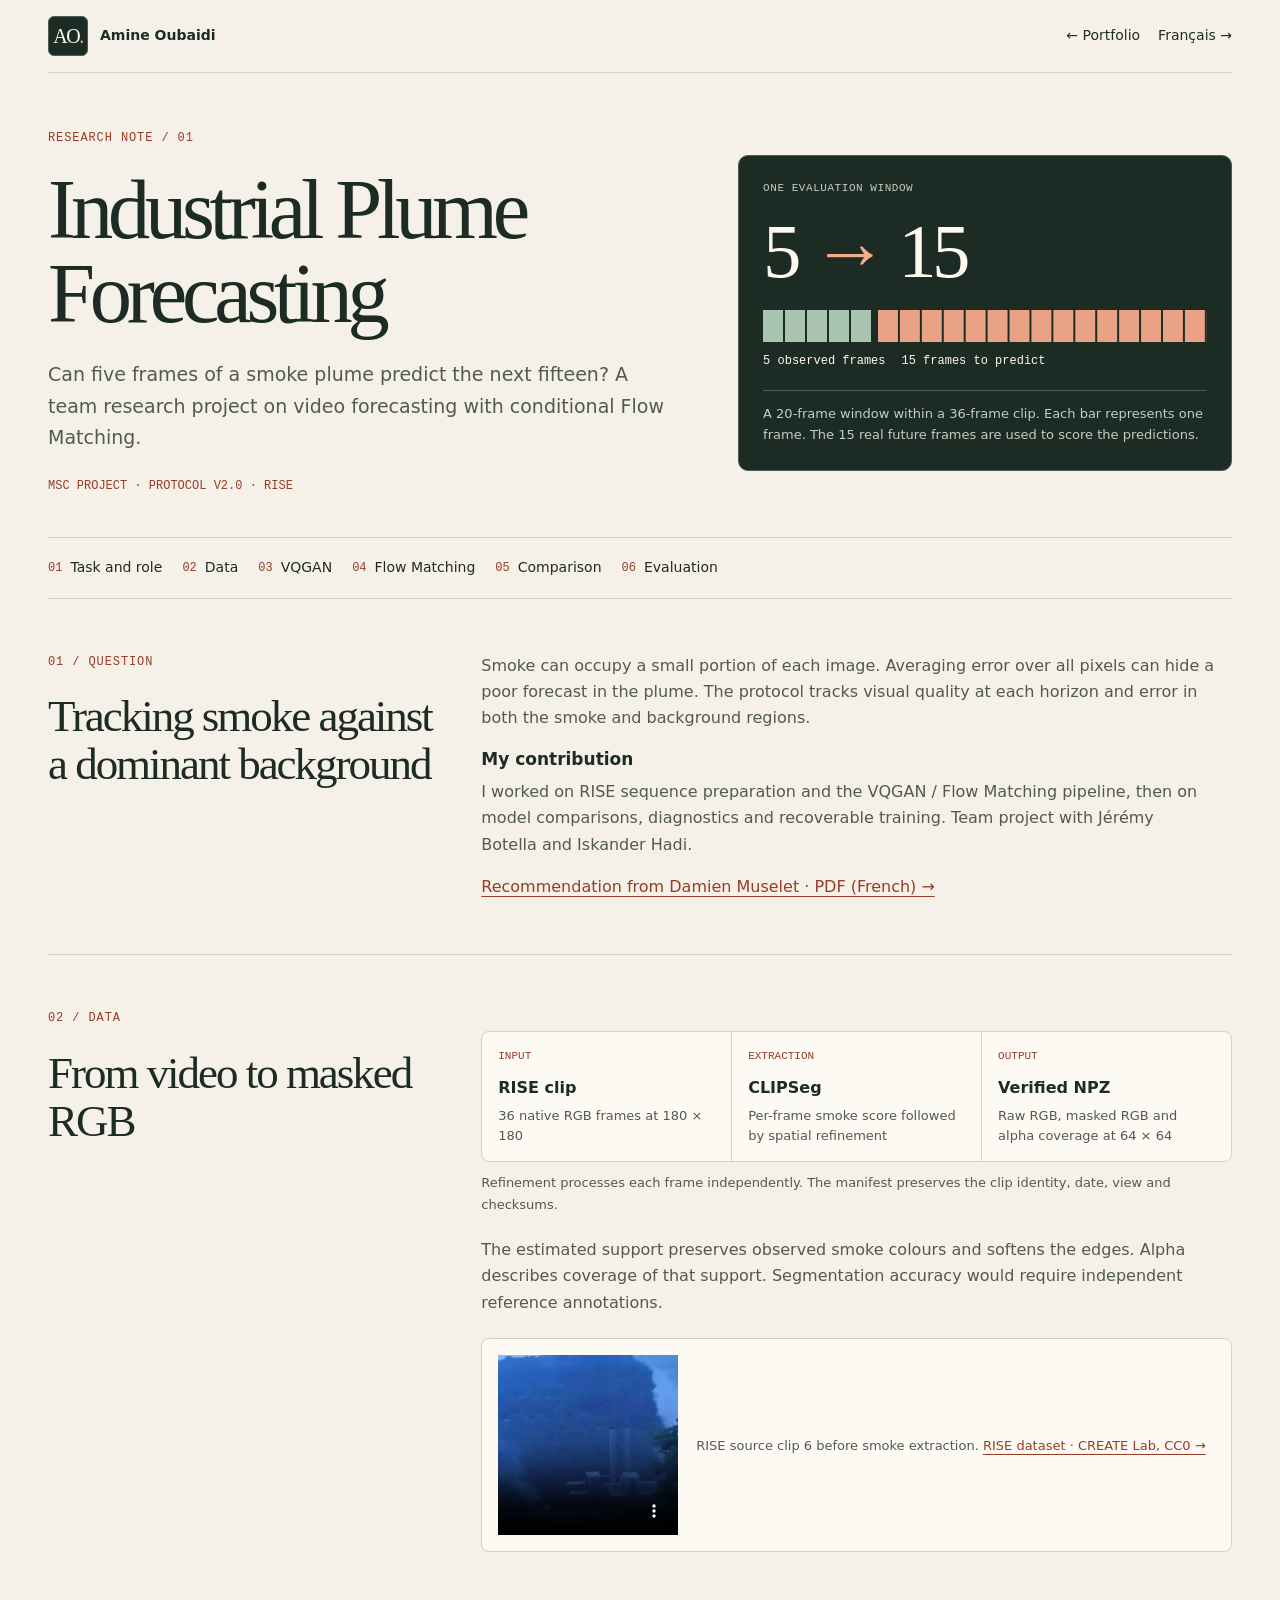
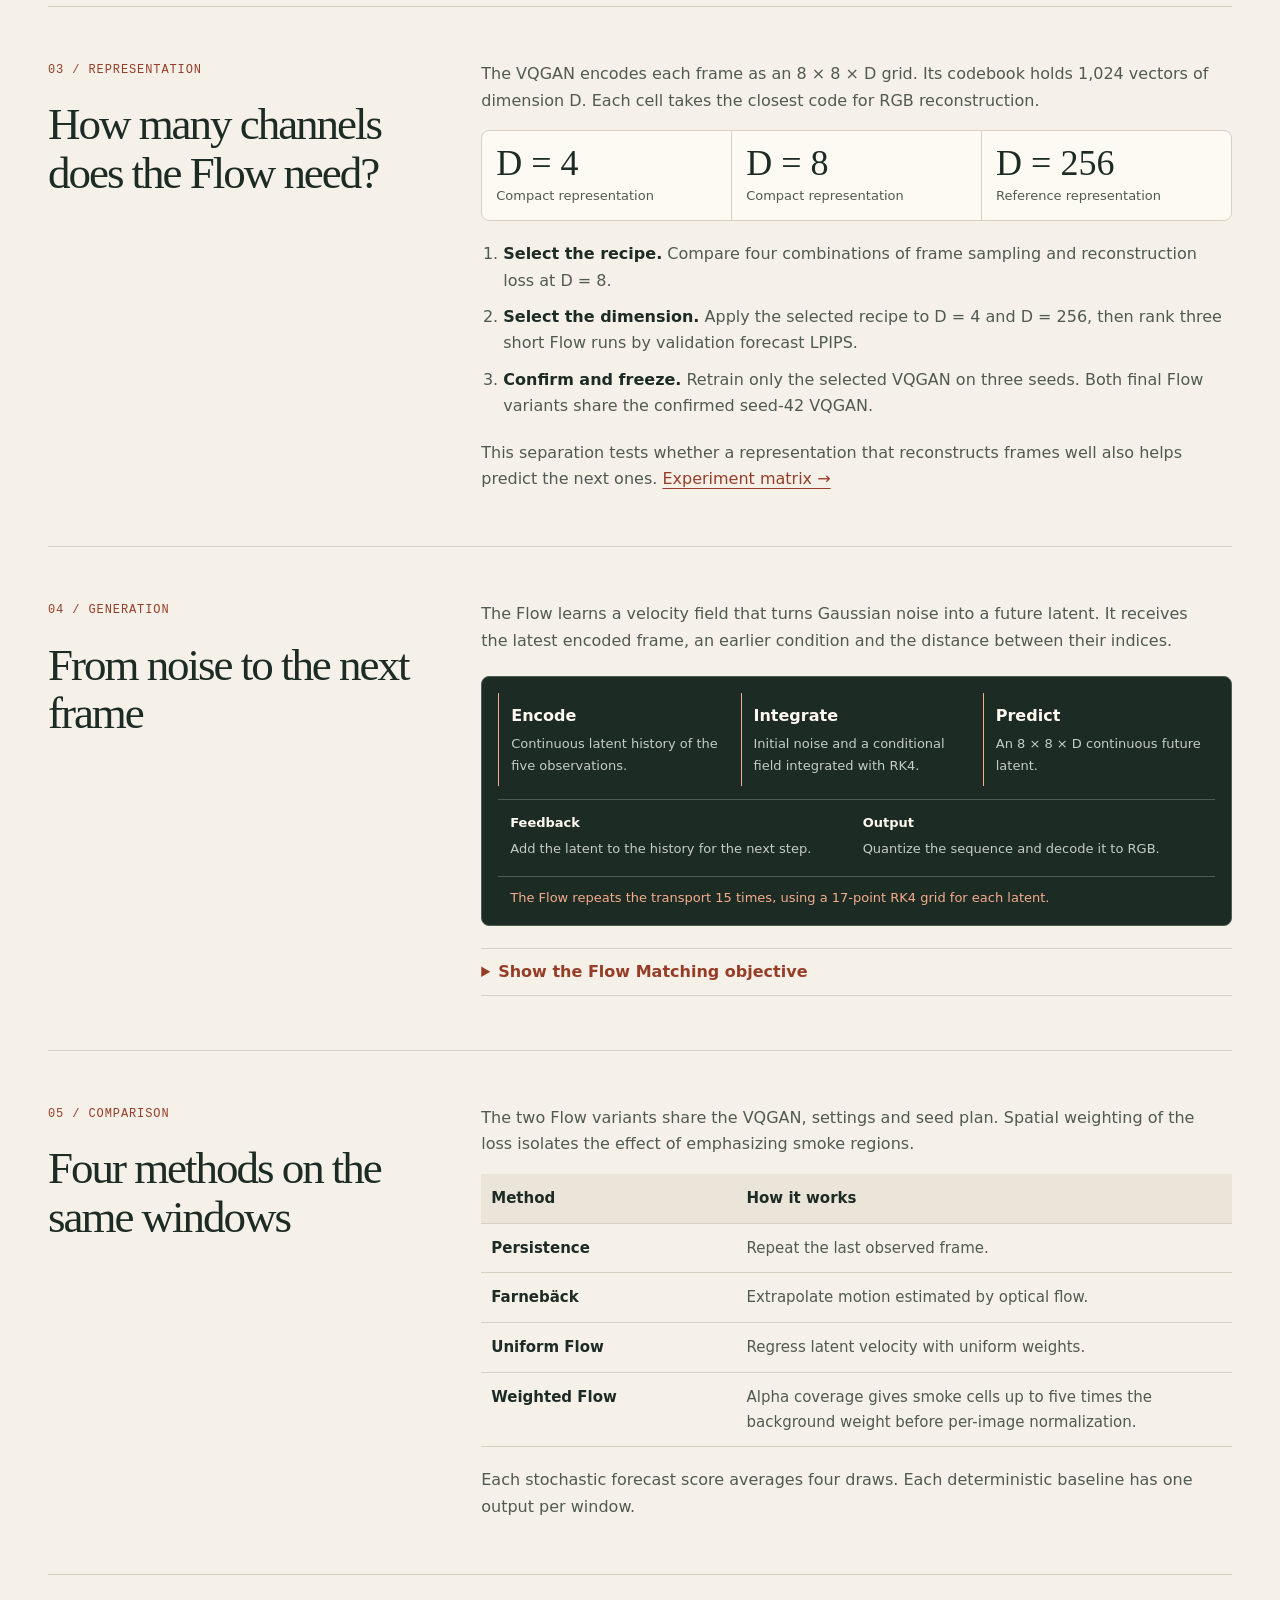
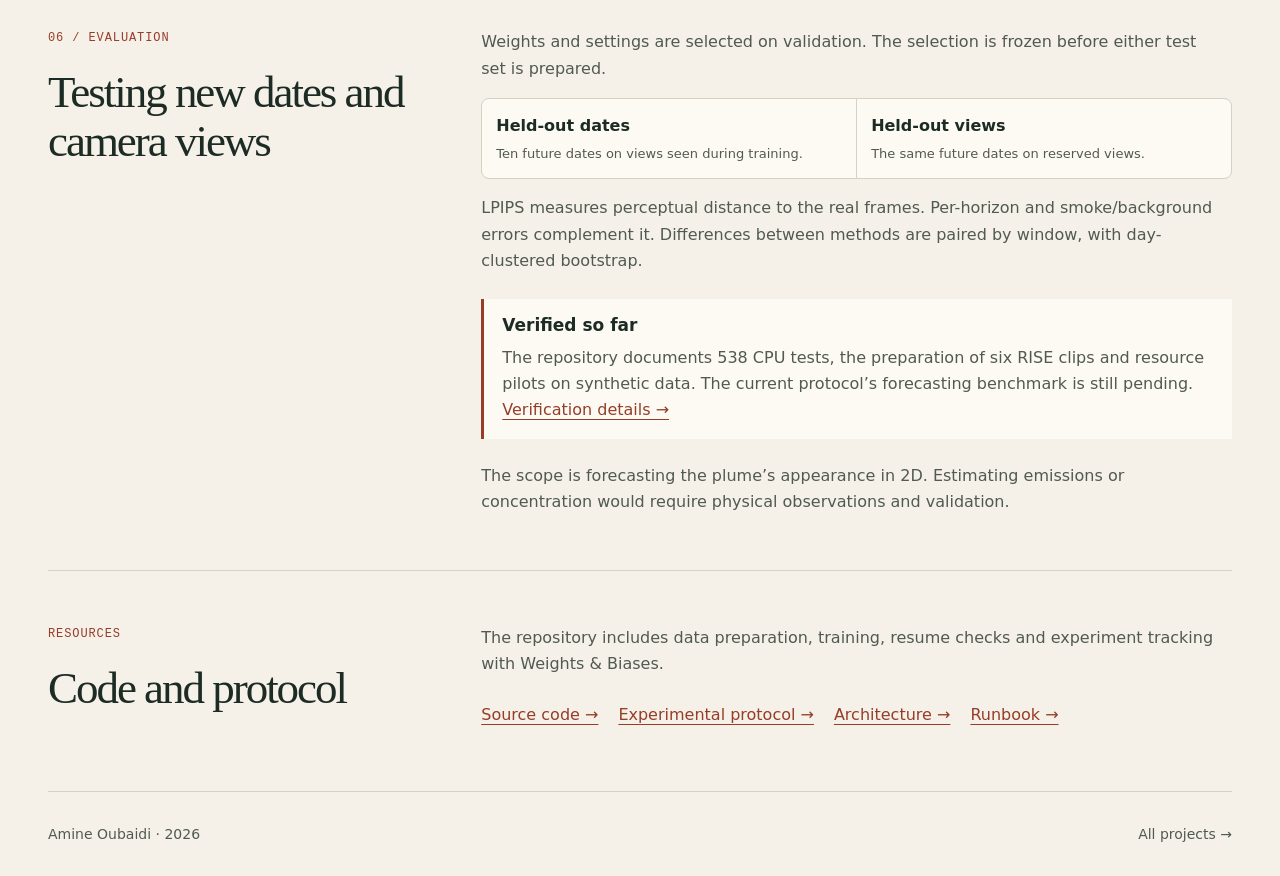
==== commit 25423f7a: "Polish navigation arrows and synchronize recommendation dates" ====
--- a/amine-portfolio/presentation-panaches-en.html
+++ b/amine-portfolio/presentation-panaches-en.html
@@ -14,7 +14,7 @@
 <a class="skip" href="#main">Skip to content</a>
 <header class="case-header wrap">
   <a class="brand" href="index.html" aria-label="Amine Oubaidi · Portfolio"><span class="brand-mark" aria-hidden="true">AO<span>.</span></span><span class="brand-name">Amine Oubaidi</span></a>
-  <nav aria-label="Navigation"><a href="index.html#project-flow">← Portfolio</a><a href="presentation-panaches.html" hreflang="fr" lang="fr">Français ↗</a></nav>
+  <nav aria-label="Navigation"><a href="index.html#project-flow">← Portfolio</a><a href="presentation-panaches.html" hreflang="fr" lang="fr">Français →</a></nav>
 </header>
 <main id="main" class="wrap">
   <article>
@@ -48,7 +48,7 @@
         <p>Smoke can occupy a small portion of each image. Averaging error over all pixels can hide a poor forecast in the plume. The protocol tracks visual quality at each horizon and error in both the smoke and background regions.</p>
         <h3>My contribution</h3>
         <p>I worked on RISE sequence preparation and the VQGAN / Flow Matching pipeline, then on model comparisons, diagnostics and recoverable training. Team project with Jérémy Botella and Iskander Hadi.</p>
-        <p><a href="documents/recommandation-damien-muselet-2026.pdf" hreflang="fr" type="application/pdf">Recommendation from Damien Muselet · PDF (French) ↗</a></p>
+        <p><a href="documents/recommandation-damien-muselet-2026.pdf" hreflang="fr" type="application/pdf">Recommendation from Damien Muselet · PDF (French) →</a></p>
       </div>
     </section>
 
@@ -66,7 +66,7 @@
         <p>The estimated support preserves observed smoke colours and softens the edges. Alpha describes coverage of that support. Segmentation accuracy would require independent reference annotations.</p>
         <figure class="case-media">
           <video controls playsinline preload="none" width="180" height="180" poster="images/flow/dataset-frame.png" aria-label="RISE source video for clip 6"><source src="images/flow/dataset-clip.mp4" type="video/mp4"></video>
-          <figcaption>RISE source clip 6 before smoke extraction. <a href="https://github.com/CMU-CREATE-Lab/deep-smoke-machine#dataset">RISE dataset · CREATE Lab, CC0 ↗</a></figcaption>
+          <figcaption>RISE source clip 6 before smoke extraction. <a href="https://github.com/CMU-CREATE-Lab/deep-smoke-machine#dataset">RISE dataset · CREATE Lab, CC0 →</a></figcaption>
         </figure>
       </div>
     </section>
@@ -85,7 +85,7 @@
           <li><strong>Select the dimension.</strong> Apply the selected recipe to D = 4 and D = 256, then rank three short Flow runs by validation forecast LPIPS.</li>
           <li><strong>Confirm and freeze.</strong> Retrain only the selected VQGAN on three seeds. Both final Flow variants share the confirmed seed-42 VQGAN.</li>
         </ol>
-        <p>This separation tests whether a representation that reconstructs frames well also helps predict the next ones. <a href="https://github.com/omdrift/Modelisation-panaches-de-fum-es-industrielles-par-Flow-Matching/blob/main/doc/EXPERIMENT_MATRIX.csv">Experiment matrix ↗</a></p>
+        <p>This separation tests whether a representation that reconstructs frames well also helps predict the next ones. <a href="https://github.com/omdrift/Modelisation-panaches-de-fum-es-industrielles-par-Flow-Matching/blob/main/doc/EXPERIMENT_MATRIX.csv">Experiment matrix →</a></p>
       </div>
     </section>
 
@@ -99,7 +99,7 @@
             <li>Integrate<span>Initial noise and a conditional field integrated with RK4.</span></li>
             <li>Predict<span>An 8 × 8 × D continuous future latent.</span></li>
           </ol>
-          <div class="case-branches"><span><b>↺ Feedback</b>Add the latent to the history for the next step.</span><span><b>↘ Output</b>Quantize the sequence and decode it to RGB.</span></div>
+          <div class="case-branches"><span><b>Feedback</b>Add the latent to the history for the next step.</span><span><b>Output</b>Quantize the sequence and decode it to RGB.</span></div>
           <figcaption>The Flow repeats the transport 15 times, using a 17-point RK4 grid for each latent.</figcaption>
         </figure>
         <details class="case-math">
@@ -139,7 +139,7 @@
         <p class="case-evaluation-note">LPIPS measures perceptual distance to the real frames. Per-horizon and smoke/background errors complement it. Differences between methods are paired by window, with day-clustered bootstrap.</p>
         <aside class="case-status" aria-label="Evidence status">
           <h3>Verified so far</h3>
-          <p>The repository documents 538 CPU tests, the preparation of six RISE clips and resource pilots on synthetic data. The current protocol’s forecasting benchmark is still pending. <a href="https://github.com/omdrift/Modelisation-panaches-de-fum-es-industrielles-par-Flow-Matching/blob/main/doc/VERIFICATION.md">Verification details ↗</a></p>
+          <p>The repository documents 538 CPU tests, the preparation of six RISE clips and resource pilots on synthetic data. The current protocol’s forecasting benchmark is still pending. <a href="https://github.com/omdrift/Modelisation-panaches-de-fum-es-industrielles-par-Flow-Matching/blob/main/doc/VERIFICATION.md">Verification details →</a></p>
         </aside>
         <p>The scope is forecasting the plume’s appearance in 2D. Estimating emissions or concentration would require physical observations and validation.</p>
       </div>
@@ -150,15 +150,15 @@
       <div class="case-copy">
         <p>The repository includes data preparation, training, resume checks and experiment tracking with Weights &amp; Biases.</p>
         <ul class="case-resources">
-          <li><a href="https://github.com/omdrift/Modelisation-panaches-de-fum-es-industrielles-par-Flow-Matching">Source code ↗</a></li>
-          <li><a href="https://github.com/omdrift/Modelisation-panaches-de-fum-es-industrielles-par-Flow-Matching/blob/main/doc/SCIENTIFIC_PROTOCOL.md">Experimental protocol ↗</a></li>
-          <li><a href="https://github.com/omdrift/Modelisation-panaches-de-fum-es-industrielles-par-Flow-Matching/blob/main/doc/ARCHITECTURE.md">Architecture ↗</a></li>
-          <li><a href="https://github.com/omdrift/Modelisation-panaches-de-fum-es-industrielles-par-Flow-Matching/blob/main/doc/SCIENTIFIC_RUNBOOK.md">Runbook ↗</a></li>
+          <li><a href="https://github.com/omdrift/Modelisation-panaches-de-fum-es-industrielles-par-Flow-Matching">Source code →</a></li>
+          <li><a href="https://github.com/omdrift/Modelisation-panaches-de-fum-es-industrielles-par-Flow-Matching/blob/main/doc/SCIENTIFIC_PROTOCOL.md">Experimental protocol →</a></li>
+          <li><a href="https://github.com/omdrift/Modelisation-panaches-de-fum-es-industrielles-par-Flow-Matching/blob/main/doc/ARCHITECTURE.md">Architecture →</a></li>
+          <li><a href="https://github.com/omdrift/Modelisation-panaches-de-fum-es-industrielles-par-Flow-Matching/blob/main/doc/SCIENTIFIC_RUNBOOK.md">Runbook →</a></li>
         </ul>
       </div>
     </section>
   </article>
 </main>
-<footer class="wrap"><span>Amine Oubaidi · 2026</span><a href="index.html#projects">All projects ↗</a></footer>
+<footer class="wrap"><span>Amine Oubaidi · 2026</span><a href="index.html#projects">All projects →</a></footer>
 </body>
 </html>
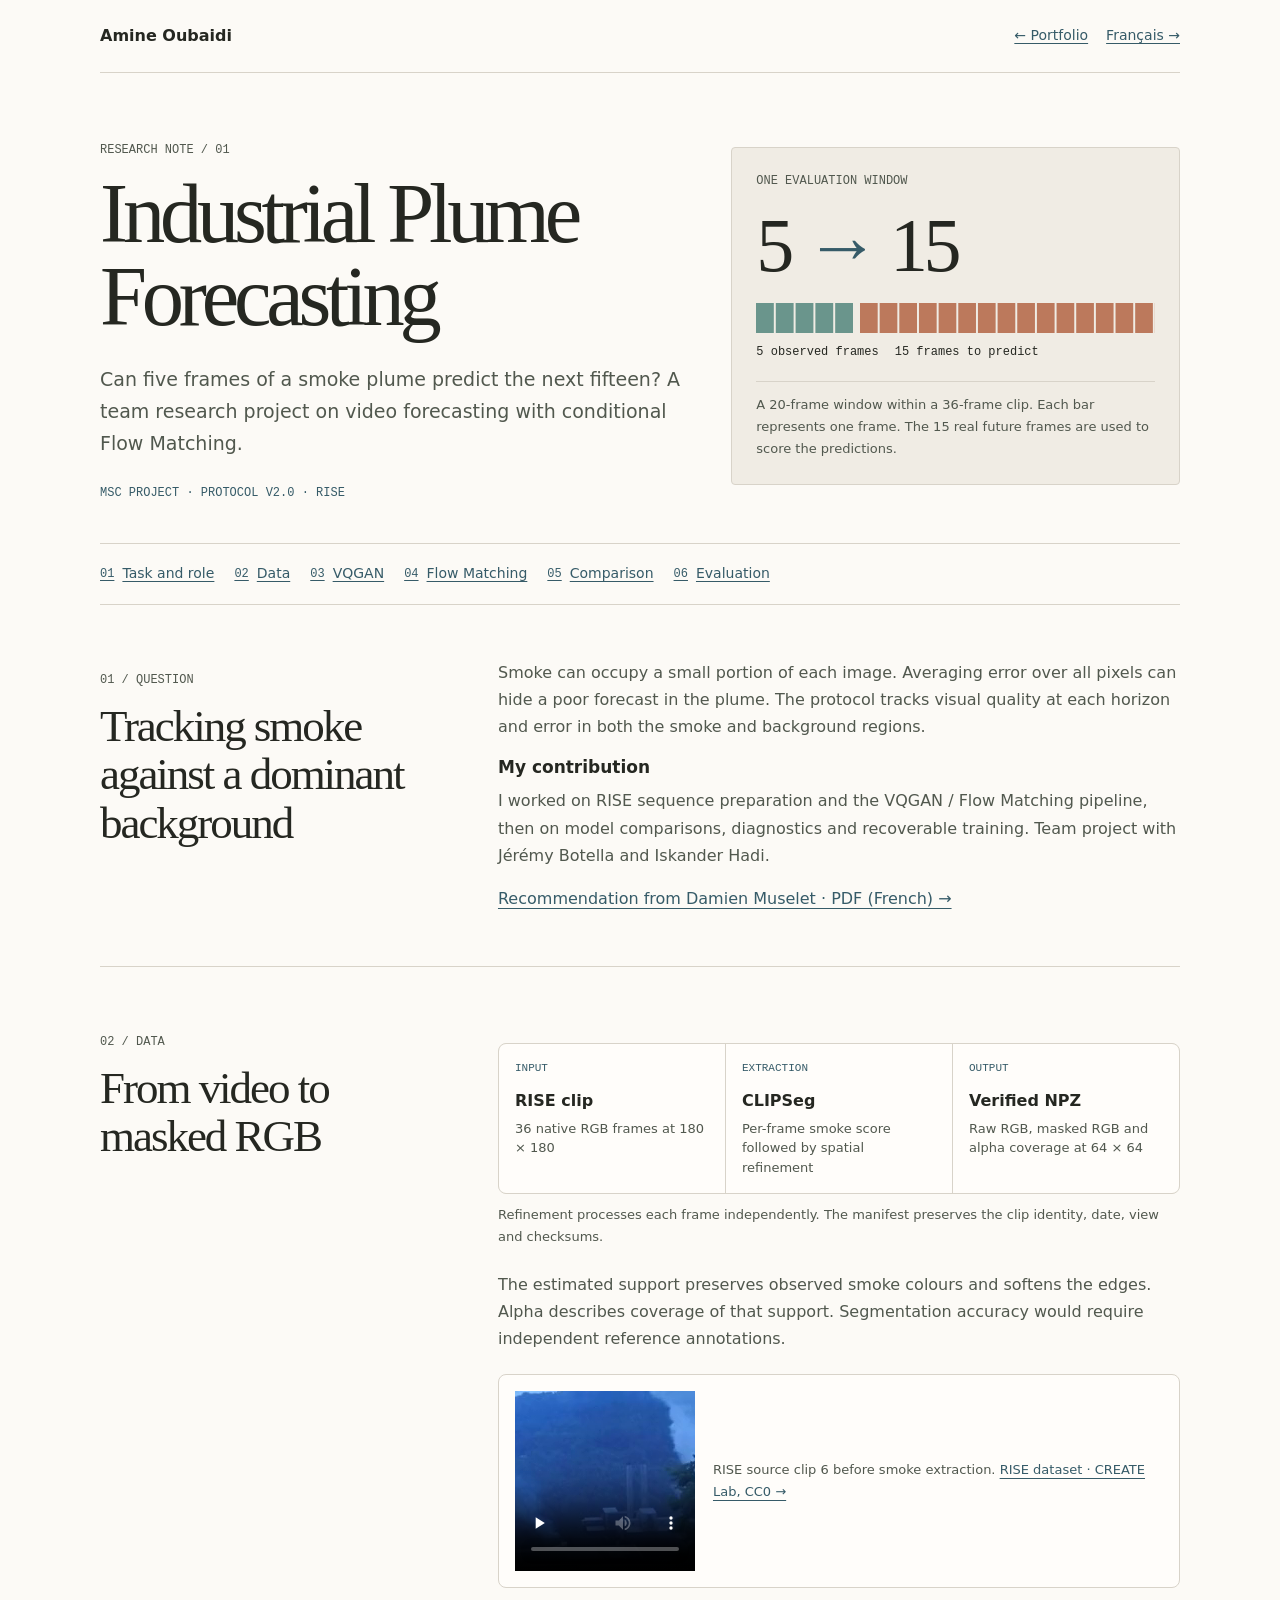
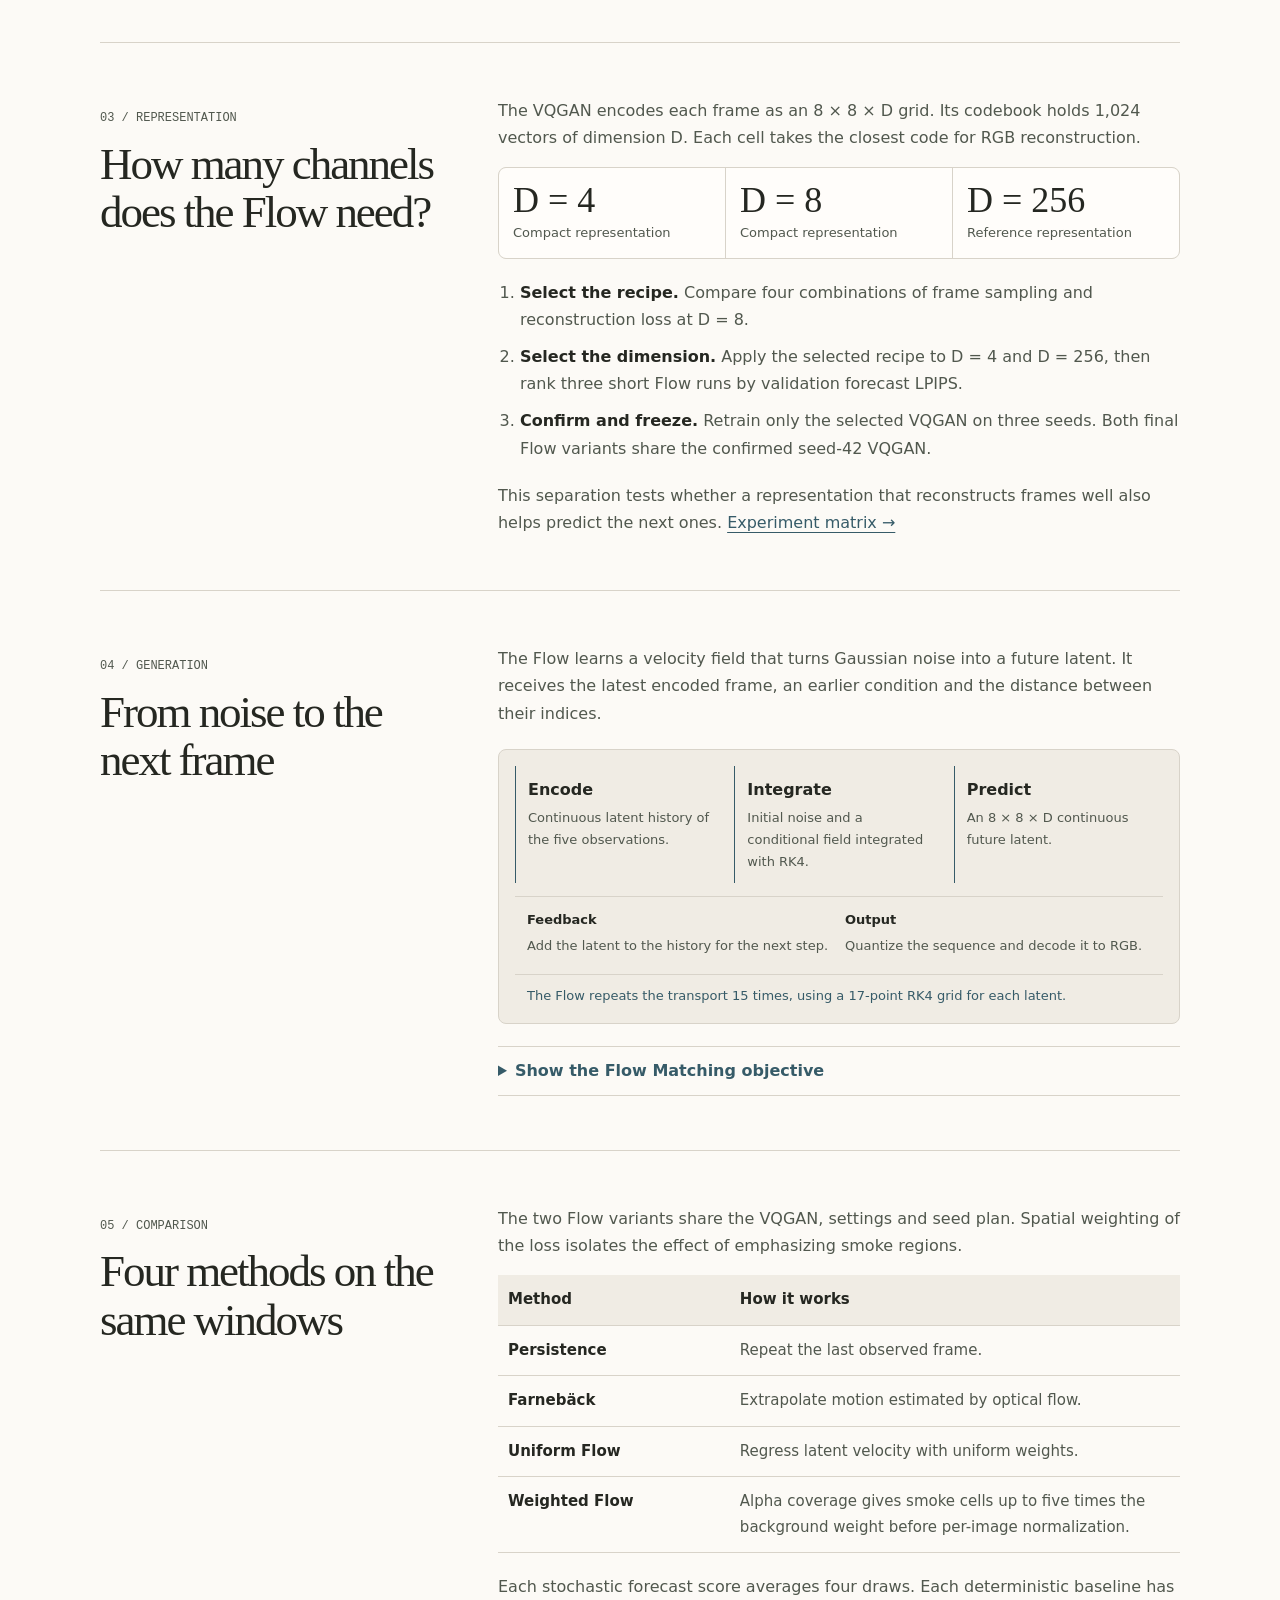
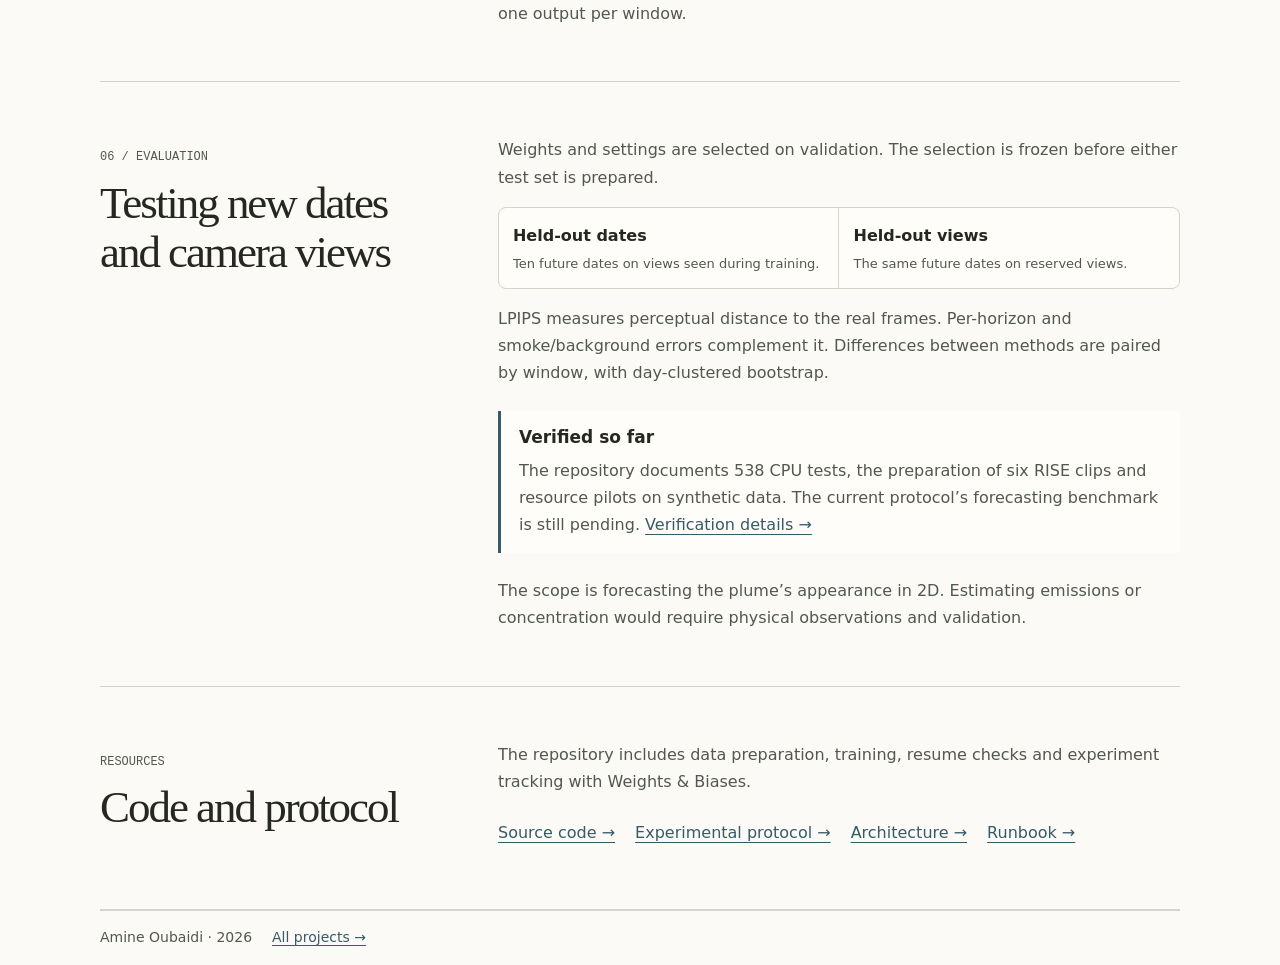
==== commit 25929353: "Replace card and dialog navigation with a research portfolio index" ====
--- a/amine-portfolio/presentation-panaches-en.html
+++ b/amine-portfolio/presentation-panaches-en.html
@@ -8,12 +8,12 @@
 <link rel="alternate" hreflang="fr" href="presentation-panaches.html">
 <link rel="stylesheet" href="style.css">
 <link rel="stylesheet" href="plume.css">
-<script>try { if (localStorage.getItem('ao-theme') === 'dark') document.documentElement.classList.add('dark'); } catch {}</script>
+<script>try { if (localStorage.getItem('ao-theme') === 'dark') document.documentElement.classList.add('dark'); localStorage.setItem('ao-lang', document.documentElement.lang); } catch {}</script>
 </head>
 <body>
 <a class="skip" href="#main">Skip to content</a>
 <header class="case-header wrap">
-  <a class="brand" href="index.html" aria-label="Amine Oubaidi · Portfolio"><span class="brand-mark" aria-hidden="true">AO<span>.</span></span><span class="brand-name">Amine Oubaidi</span></a>
+  <a class="site-name" href="index.html">Amine Oubaidi</a>
   <nav aria-label="Navigation"><a href="index.html#project-flow">← Portfolio</a><a href="presentation-panaches.html" hreflang="fr" lang="fr">Français →</a></nav>
 </header>
 <main id="main" class="wrap">
--- a/amine-portfolio/style.css
+++ b/amine-portfolio/style.css
@@ -1,504 +1,156 @@
 :root {
-  --bg:#f5f1e9; --surface:#fdfaf4; --surface2:#ebe5d9;
-  --text:#1d2b25; --muted:#515a50; --border:#d7d0c3;
-  --accent:#963d28; --on-accent:#fff9f0; --blue:var(--accent); --violet:var(--accent);
-  --research:#1d2b25; --research-text:#fff9f0; --research-muted:#c4cdc3; --research-accent:#f5ac8a; --research-line:#4d5e54;
-  --head:system-ui,-apple-system,BlinkMacSystemFont,'Segoe UI',sans-serif;
-  --body:var(--head); --mono:ui-monospace,SFMono-Regular,Consolas,monospace;
+  --bg:#fcfaf6;
+  --surface:#fffdfa;
+  --surface2:#f0ece4;
+  --text:#252721;
+  --muted:#51584e;
+  --border:#d8d3c9;
+  --accent:#365b68;
   --display:Georgia,'Times New Roman',serif;
+  --body:system-ui,-apple-system,BlinkMacSystemFont,'Segoe UI',sans-serif;
+  --mono:ui-monospace,SFMono-Regular,Consolas,monospace;
   color-scheme:light;
 }
-* { box-sizing:border-box; }
-html { scroll-behavior:smooth; scroll-padding-top:100px; }
-body { margin:0; background:var(--bg); color:var(--text); font:16px/1.65 var(--body); -webkit-font-smoothing:antialiased; }
-:root.dark,body.dark { --bg:#19231f; --surface:#222f29; --surface2:#2d3d35; --text:#f8f1e7; --muted:#c2ccc1; --border:#4a5b50; --accent:#ffb794; --on-accent:#19231f; color-scheme:dark; }
-button,input { font:inherit; color:inherit; }
-button,a { touch-action:manipulation; }
-button { cursor:pointer; border:0; }
-a { color:inherit; text-decoration:none; }
-img { max-width:100%; }
-[hidden] { display:none!important; }
-.wrap { width:min(1184px,calc(100% - 80px)); margin-inline:auto; }
-a:focus-visible,button:focus-visible,input:focus-visible,summary:focus-visible { outline:3px solid var(--accent); outline-offset:4px; border-radius:4px; }
-.skip { position:fixed; top:-100px; left:20px; z-index:100; background:var(--accent); color:var(--on-accent); padding:14px; }
-.skip:focus { top:12px; }
-.header { position:sticky; top:0; z-index:10; min-height:80px; padding:16px max(40px,calc((100% - 1184px)/2)); display:flex; align-items:center; gap:28px; background:var(--bg); border-bottom:1px solid var(--border); }
-.brand { display:flex; align-items:center; gap:12px; font-size:14px; font-weight:650; white-space:nowrap; min-height:44px; }
-.brand-mark { display:inline-flex; align-items:center; justify-content:center; width:40px; height:40px; border-radius:6px; background:var(--research); color:var(--research-text); border:1px solid var(--research-line); font:20px/1 var(--display); letter-spacing:-.07em; }
-.brand-mark>span { color:var(--research-accent); }
-.nav { display:flex; align-items:center; gap:24px; margin-left:auto; font-size:14px; }
-.nav a { color:var(--muted); display:flex; align-items:center; min-height:44px; }
-.nav a.active,.nav a:hover { color:var(--accent); }
-.header-controls { display:flex; align-items:center; gap:8px; }
-.header-cv { display:flex; align-items:center; justify-content:center; gap:10px; min-width:64px; min-height:44px; padding:8px 12px; border-radius:8px; font-size:14px; font-weight:650; background:var(--text); color:var(--surface); }
-.header-cv:hover { background:var(--accent); color:var(--on-accent); }
-.language { display:flex; border:1px solid var(--border); border-radius:8px; background:var(--surface); }
-.language button { width:44px; min-height:44px; padding:4px; border-radius:7px; background:none; color:var(--muted); font-size:13px; }
-.language button[aria-pressed=true] { background:var(--surface2); color:var(--text); font-weight:650; }
-.icon-button { border:1px solid var(--border); background:var(--surface); border-radius:8px; height:44px; width:44px; flex-shrink:0; padding:0; font-size:22px; }
-.menu-button { display:none; }
-.mobile-nav { position:absolute; top:calc(100% + 8px); left:24px; right:24px; padding:12px; background:var(--surface); border:1px solid var(--border); box-shadow:0 16px 40px #13244014; border-radius:12px; display:grid; gap:4px; font-size:16px; }
-.mobile-nav a { padding:10px 14px; min-height:44px; border-radius:6px; }
-.mobile-nav a:hover { background:var(--surface2); color:var(--accent); }
-.hero { display:grid; grid-template-columns:minmax(0,1.25fr) minmax(0,1fr); align-items:center; gap:42px 72px; padding-block:56px 0; }
-.eyebrow,.kicker { font:12px/1.6 var(--mono); letter-spacing:.075em; color:var(--accent); margin:0 0 20px; }
-.hero h1 { font-family:var(--display); font-size:clamp(49px,5.8vw,84px); line-height:1.02; letter-spacing:-.06em; font-weight:400; margin:0 0 24px; }
-.hero h1 em { color:var(--accent); }
-.hero-intro { font-size:17px; line-height:1.75; color:var(--muted); max-width:520px; margin:0; }
-.hero-actions { display:flex; gap:12px; flex-wrap:wrap; margin:28px 0 18px; }
-.button { display:inline-flex; align-items:center; justify-content:center; gap:18px; padding:12px 20px; min-height:48px; border-radius:8px; font-size:15px; font-weight:600; border:1px solid var(--border); background:var(--surface); color:var(--text); }
-.primary { background:var(--accent); border-color:var(--accent); color:var(--on-accent); }
-.button:hover { box-shadow:0 4px 12px #15233c12; }
-.secondary:hover { border-color:var(--accent); color:var(--accent); }
-.availability { display:flex; align-items:center; gap:9px; font-size:14px; line-height:1.6; color:var(--muted); margin:0; }
-.status-dot { width:7px; height:7px; border-radius:50%; background:var(--accent); flex-shrink:0; }
-.research-feature { min-width:0; padding:22px 24px 16px; background:var(--research); color:var(--research-text); border:1px solid var(--research-line); border-radius:12px; }
-.research-index,.research-frame figcaption { display:flex; justify-content:space-between; gap:12px; font:11px/1.5 var(--mono); letter-spacing:.06em; color:var(--research-muted); }
-.research-index span:first-child { color:var(--research-accent); }
-.research-frame { margin:14px 0 16px; border:1px solid var(--research-line); background-color:#17231d; background-image:linear-gradient(#314139 1px,transparent 1px),linear-gradient(90deg,#314139 1px,transparent 1px); background-size:24px 24px; }
-.research-frame img { display:block; width:clamp(138px,45%,180px); height:auto; aspect-ratio:1; object-fit:cover; margin:14px auto; outline:1px solid var(--research-accent); outline-offset:4px; }
-.research-frame figcaption { padding:8px 10px; border-top:1px solid var(--research-line); background:#17231d; }
-.research-feature h2 { margin:0 0 6px; font:400 clamp(25px,3vw,32px)/1.13 var(--display); letter-spacing:-.035em; }
-.research-feature p { margin:0 0 8px; color:var(--research-muted); font-size:14px; line-height:1.6; }
-.research-link { display:flex; justify-content:space-between; align-items:center; gap:12px; min-height:44px; border-top:1px solid var(--research-line); color:var(--research-accent); font-size:14px; font-weight:600; }
-.research-link:hover { text-decoration:underline; text-underline-offset:4px; }
-.research-link:focus-visible,.project-media--flow .project-cover:focus-visible { outline-color:var(--research-accent); }
-.profile-facts { grid-column:1/-1; display:grid; grid-template-columns:repeat(3,minmax(0,1fr)); margin:0; border-top:1px solid var(--border); }
-.profile-facts>div { padding:17px 16px 17px 0; }
-.profile-facts>div+div { padding-left:20px; border-left:1px solid var(--border); }
-.profile-facts dt { font:11px/1.6 var(--mono); letter-spacing:.05em; text-transform:uppercase; color:var(--accent); margin-bottom:4px; }
-.profile-facts dd { font-size:14px; line-height:1.55; margin:0; }
-.section { padding-block:80px; }
-#projects { padding-top:48px; border-top:1px solid var(--border); }
-.section-heading { display:grid; grid-template-columns:1fr 1fr; gap:64px; align-items:end; margin-bottom:32px; }
-.section-heading .kicker { margin-bottom:12px; }
-.section-heading h2 { font:400 clamp(34px,4.1vw,54px)/1.05 var(--display); letter-spacing:-.045em; margin:0; }
-.section-description { max-width:510px; margin:0; font-size:16px; line-height:1.8; color:var(--muted); }
-.project-tools { display:flex; justify-content:space-between; align-items:end; gap:24px; margin-bottom:20px; }
-.search-box { display:grid; gap:8px; max-width:440px; width:100%; font-size:14px; color:var(--muted); }
-.search-box input { width:100%; min-height:48px; padding:10px 16px; border:1px solid var(--border); border-radius:8px; background:var(--surface); font-size:16px; }
-.search-box input::placeholder { color:var(--muted); }
-.project-result { display:flex; flex-wrap:wrap; justify-content:flex-end; align-items:center; gap:12px 20px; min-height:48px; font-size:14px; color:var(--muted); }
-.text-button { display:inline-flex; align-items:center; justify-content:space-between; gap:12px; border:0; padding:0; background:transparent; color:var(--accent); font-size:14px; font-weight:550; min-height:44px; text-align:left; }
-.text-button:hover { text-decoration:underline; text-underline-offset:4px; }
-.filters { display:flex; flex-wrap:wrap; gap:8px; margin:0 0 28px; }
-.filters button { padding:10px 14px; min-height:44px; background:transparent; color:var(--muted); border:1px solid var(--border); border-radius:8px; font-size:13px; white-space:nowrap; }
-.filters button:hover { border-color:var(--accent); color:var(--text); }
-.filters button[aria-pressed=true] { background:var(--text); border-color:var(--text); color:var(--surface); }
-.project-grid { display:grid; grid-template-columns:repeat(2,minmax(0,1fr)); gap:24px; align-items:stretch; }
-.featured-view .is-flagship { grid-column:1/-1; }
-.project-card { display:flex; flex-direction:column; min-width:0; background:var(--surface); border:1px solid var(--border); border-radius:10px; overflow:hidden; transition:border-color .2s,box-shadow .2s; }
-.project-card:hover { border-color:var(--accent); box-shadow:0 8px 28px #15233c08; }
-.project-media { display:flex; flex-direction:column; background:var(--surface2); border-bottom:1px solid var(--border); min-width:0; }
-.project-cover { display:block; width:100%; padding:0; background:transparent; text-align:left; overflow:hidden; color:inherit; }
-.project-image { height:240px; padding:20px; display:flex; align-items:center; justify-content:center; }
-.project-image img { display:block; width:100%; height:100%; object-fit:contain; border-radius:5px; }
-.project-media--face { background:#e9eef5; }
-.project-media--mice { background:#eae8e2; }
-.media-toolbar { display:flex; align-items:center; justify-content:space-between; gap:12px; padding:10px 20px; min-height:48px; border-top:1px solid var(--border); }
-.media-caption { font-size:12px; line-height:1.5; color:var(--muted); }
-.project-media--face .media-caption,.project-media--mice .media-caption { color:#42536a; }
-.project-media--face .media-toolbar { border-color:#cdd5df; }
-.project-media--mice .media-toolbar { border-color:#d2cec4; }
-.project-graphic { height:240px; padding:24px; display:flex; flex-direction:column; gap:24px; justify-content:center; }
-.graphic-caption { font:11px/1.6 var(--mono); letter-spacing:.05em; color:var(--muted); }
-.graphic-nodes { display:flex; flex-wrap:wrap; align-items:center; gap:10px; }
-.graphic-node { display:flex; align-items:center; justify-content:center; min-height:44px; border:1px solid var(--border); background:var(--surface); padding:10px 14px; border-radius:8px; font-size:14px; line-height:1.5; }
-.pipeline-graphic { justify-content:space-between; padding:24px; gap:16px; }
-.pipeline-nodes { display:grid; grid-template-columns:1fr auto 1fr auto 1fr; align-items:center; gap:8px; }
-.pipeline-node { display:flex; flex-direction:column; justify-content:center; gap:8px; min-height:84px; min-width:0; padding:12px 10px; background:var(--surface); border:1px solid var(--border); border-radius:10px; font-size:14px; line-height:1.4; }
-.node-number { font:12px var(--mono); color:var(--muted); }
-.pipeline-arrow { color:var(--muted); font-size:16px; }
-.node-accent { background:var(--text); color:var(--surface); border-color:var(--text); }
-.node-accent .node-number { color:inherit; opacity:.8; }
-.pipeline-note { font-size:13px; line-height:1.6; color:var(--muted); }
-.project-media--flow { background:var(--research); color:var(--research-text); }
-.project-media--flow .media-toolbar { border-color:var(--research-line); }
-.project-media--flow .media-caption,.flow-window .graphic-caption { color:var(--research-muted); }
-.flow-window { display:grid; align-content:center; width:100%; gap:12px; padding:28px; min-height:240px; }
-.flow-scale { font:400 clamp(48px,6vw,80px)/1 var(--display); letter-spacing:-.06em; }
-.flow-scale span { color:var(--research-accent); }
-.forecast-track { display:grid; grid-template-columns:1fr 3fr; gap:5px; height:24px; }
-.forecast-track span { background-image:linear-gradient(to right,var(--trace) calc(100% - 2px),transparent 0); background-size:calc(100% / var(--frames)) 100%; }
-.forecast-track span:first-child { --frames:5; --trace:var(--observed-color,#a8c4b0); }
-.forecast-track span:last-child { --frames:15; --trace:var(--forecast-color,#e9a285); }
-.forecast-labels { display:flex; flex-wrap:wrap; gap:6px 24px; font:12px/1.6 var(--mono); }
-.flow-window .forecast-labels { color:var(--research-text); }
-.flow-representation { margin-top:6px; color:var(--research-muted); font:12px/1.5 var(--mono); }
-.project-card-body { display:flex; flex-direction:column; flex:1; padding:28px; }
-.project-meta { display:flex; justify-content:space-between; align-items:baseline; gap:16px; font-size:13px; line-height:1.6; color:var(--muted); }
-.project-meta>span:last-child { white-space:nowrap; }
-.project-kind { color:var(--accent); font:11px/1.6 var(--mono); letter-spacing:.05em; margin:16px 0 8px; }
-.project-card h3 { font-size:26px; line-height:1.25; letter-spacing:-.035em; margin:0 0 14px; font-weight:620; }
-.project-card h3 button { padding:0; text-align:left; font:inherit; background:transparent; letter-spacing:inherit; }
-.project-card h3 button:hover { color:var(--accent); }
-.project-summary { font-size:16px; line-height:1.75; color:var(--muted); margin:0 0 24px; }
-.tags { display:flex; gap:8px; flex-wrap:wrap; }
-.tags span { font-size:13px; line-height:1.5; padding:5px 9px; color:var(--muted); background:var(--surface2); border-radius:5px; overflow-wrap:anywhere; }
-.project-card .tags { margin-top:auto; margin-bottom:24px; }
-.project-actions { display:flex; align-items:center; justify-content:space-between; gap:12px; flex-wrap:wrap; padding-top:16px; border-top:1px solid var(--border); }
-.project-details { display:inline-flex; align-items:center; justify-content:space-between; gap:20px; min-height:44px; padding:8px 14px; background:var(--surface2); color:var(--accent); font-size:14px; font-weight:600; border-radius:7px; }
-.project-details:hover { background:var(--accent); color:var(--on-accent); }
-.project-source { color:var(--muted); }
-.project-more { display:flex; justify-content:center; margin-top:32px; }
-.empty { text-align:center; padding:48px 24px; background:var(--surface); border:1px solid var(--border); border-radius:12px; }
-.project-facts { display:flex; gap:16px; border-block:1px solid var(--border); padding-block:16px; margin:0 0 24px; }
-.project-facts>div { flex:1; min-width:0; display:flex; flex-direction:column-reverse; gap:4px; }
-.project-facts dd { font-size:15px; font-weight:600; color:var(--text); margin:0; overflow-wrap:anywhere; }
-.project-facts dt { font-size:14px; line-height:1.6; color:var(--muted); }
-.deployment-chip { display:inline-flex; align-items:center; gap:8px; align-self:flex-start; font-size:14px; line-height:1.6; padding:8px 12px; margin:0 0 24px; border:1px solid var(--border); border-radius:6px; color:var(--accent); }
-.expertise-section { background:var(--surface); border-block:1px solid var(--border); }
-.skills-grid { display:grid; grid-template-columns:repeat(2,minmax(0,1fr)); gap:0 40px; }
-.skill-card { padding:24px 0; border-top:1px solid var(--border); display:flex; flex-direction:column; min-width:0; }
-.skill-heading { display:flex; gap:12px; align-items:baseline; }
-.skill-index { font:12px var(--mono); color:var(--accent); }
-.skill-heading h3 { font:400 26px/1.2 var(--display); letter-spacing:-.025em; margin:0; }
-.skill-card>p { font-size:15px; line-height:1.7; color:var(--muted); margin:12px 0; }
-.skill-card .tags { margin-bottom:16px; }
-.skill-evidence { margin-top:auto; display:flex; flex-wrap:wrap; align-items:center; gap:0 16px; }
-.skill-evidence>span { flex-basis:100%; font:11px/1.6 var(--mono); text-transform:uppercase; color:var(--muted); }
-.skill-evidence button { font-size:14px; line-height:1.6; min-height:44px; background:none; color:var(--accent); padding:6px 0; text-align:left; }
-.skill-evidence button:hover { text-decoration:underline; }
-.practice { display:flex; flex-wrap:wrap; gap:12px 24px; margin-top:28px; color:var(--muted); font-size:14px; }
-.experience-layout { display:grid; grid-template-columns:1.65fr 1fr; gap:64px; align-items:start; }
-.timeline { display:grid; gap:32px; }
-.timeline-item { display:grid; grid-template-columns:56px minmax(0,1fr); gap:20px; padding-bottom:32px; border-bottom:1px solid var(--border); }
-.timeline-item:last-child { border-bottom:0; }
-.timeline-year { font:14px/1.6 var(--mono); color:var(--accent); padding-top:5px; }
-.timeline-item h3 { font-size:26px; letter-spacing:-.035em; line-height:1.3; margin:0 0 8px; font-weight:600; }
-.timeline-role { font-size:16px; margin:0 0 8px; }
-.timeline-location { font-size:14px; color:var(--muted); margin:0 0 16px; }
-.timeline-item p:not(.timeline-role):not(.timeline-location) { font-size:16px; line-height:1.8; color:var(--muted); }
-.credentials { border:1px solid var(--border); background:var(--surface); border-radius:12px; padding:28px; }
-.credentials>div+div { border-top:1px solid var(--border); padding-top:24px; margin-top:24px; }
-.credentials h3 { font-size:20px; letter-spacing:-.025em; margin:0 0 24px; }
-.education-item { margin-top:20px; }
-.education-item>span { font-size:14px; color:var(--accent); }
-.education-item h4 { font-size:16px; margin:8px 0; }
-.education-item p,.credentials li,.credentials>div>p { font-size:15px; line-height:1.8; color:var(--muted); margin:6px 0; }
-.credentials ul { padding-left:18px; margin:0; display:grid; gap:8px; }
-#references { border-top:1px solid var(--border); }
-.references-list { list-style:none; margin:0; padding:0; border-top:1px solid var(--border); }
-.reference-link { display:grid; grid-template-columns:minmax(0,1fr) minmax(0,1.15fr) auto; align-items:center; gap:12px 28px; padding:22px 12px; border-bottom:1px solid var(--border); }
-.reference-link:hover { background:var(--surface); }
-.reference-name,.reference-context { display:grid; gap:4px; }
-.reference-name strong { font:400 23px/1.18 var(--display); }
-.reference-name>span,.reference-context time { color:var(--muted); font-size:13px; }
-.reference-context>span { font-size:15px; }
-.reference-format { color:var(--accent); white-space:nowrap; font:12px/1.5 var(--mono); }
-.reference-format>span { margin-left:8px; }
-.contact-section { border-block:1px solid var(--border); background:var(--surface2); }
-.contact-content { display:grid; grid-template-columns:1.45fr 1fr; gap:64px; align-items:center; padding-block:64px; }
-.contact-content h2 { font:400 clamp(34px,4vw,50px)/1.07 var(--display); letter-spacing:-.045em; margin:0 0 24px; }
-.contact-content p:not(.kicker) { font-size:16px; line-height:1.8; color:var(--muted); max-width:560px; margin:0; }
-.contact-actions { display:flex; flex-direction:column; align-items:flex-start; gap:4px; }
-.contact-actions .button { margin-bottom:8px; }
-.contact-email { font-size:14px; color:var(--muted); overflow-wrap:anywhere; max-width:100%; min-height:44px; display:flex; align-items:center; }
-footer { display:flex; justify-content:space-between; align-items:center; gap:20px; padding-block:20px; color:var(--muted); font-size:14px; }
-footer a { min-height:44px; display:inline-flex; align-items:center; }
-.document-links { display:grid; gap:10px; margin:20px 0; }
-.document-link { border:1px solid var(--border); border-radius:8px; background:var(--surface); padding:12px 14px; font-size:14px; display:flex; align-items:center; justify-content:space-between; flex-wrap:wrap; gap:8px 12px; overflow-wrap:anywhere; }
-.document-link:hover { border-color:var(--accent); }
-.document-link small { font-size:13px; line-height:1.6; color:var(--muted); width:100%; }
-.experience-details { border-top:1px solid var(--border); margin-top:24px; padding-top:16px; }
-.experience-details summary { font-size:15px; min-height:44px; cursor:pointer; color:var(--accent); }
-.experience-achievement { border-bottom:1px solid var(--border); padding:16px 0; }
-.experience-achievement:last-child { border-bottom:0; }
-.experience-achievement h4 { font-size:17px; margin:12px 0; }
-.resource-link { display:inline-flex; align-items:center; min-height:44px; font-size:14px; color:var(--accent); margin-top:12px; }
-.resource-link:hover { text-decoration:underline; }
-body.project-open { overflow:hidden; }
-.project-dialog { background:var(--surface); color:var(--text); border:1px solid var(--border); border-radius:16px; padding:0; width:min(1120px,calc(100% - 48px)); max-height:92dvh; overscroll-behavior:contain; }
-.project-dialog::backdrop { background:#071224b8; backdrop-filter:blur(4px); }
-.project-dialog-shell { padding:40px; }
-.project-dialog-header { display:flex; align-items:start; justify-content:space-between; gap:32px; padding-bottom:28px; border-bottom:1px solid var(--border); margin-bottom:32px; }
-.project-dialog-header .kicker { margin-bottom:12px; }
-.project-dialog-header h2 { font-size:36px; line-height:1.18; letter-spacing:-.04em; font-weight:620; margin:0 0 20px; }
-.dialog-intro { font-size:17px; line-height:1.8; color:var(--muted); margin:0; max-width:820px; }
-.project-dialog-header .deployment-chip { margin:16px 0 0; }
-.dialog-close { border:1px solid var(--border); background:var(--bg); color:var(--text); width:44px; height:44px; padding:0; border-radius:8px; font-size:28px; line-height:1; flex-shrink:0; }
-.project-dialog-layout { display:grid; grid-template-columns:260px minmax(0,1fr); gap:40px; align-items:start; }
-.project-sidebar { position:sticky; top:20px; min-width:0; }
-.project-sidebar h3 { font-size:14px; color:var(--muted); margin:0 0 16px; }
-.project-sidebar .project-facts { flex-direction:column; margin:24px 0; gap:16px; }
-.project-sidebar .project-facts>div { flex-direction:column-reverse; }
-.project-sidebar .button { width:100%; margin-top:16px; padding:12px; font-size:14px; }
-.project-story { min-width:0; }
-.project-story>section { margin-bottom:32px; }
-.project-story h3 { font-size:22px; letter-spacing:-.025em; font-weight:620; line-height:1.4; margin:0 0 16px; }
-.project-story p { font-size:16px; line-height:1.85; color:var(--muted); margin:0 0 16px; }
-.project-story .story-section { border-top:1px solid var(--border); padding-top:24px; }
-.project-story .story-index { font:13px var(--mono); color:var(--accent); margin-bottom:12px; }
-@media(min-width:900px) {
-  .featured-view .is-flagship { grid-column:1/-1; display:grid; grid-template-columns:1fr 1.08fr; }
-  .featured-view .is-flagship .project-media { grid-column:2; grid-row:1; border-left:1px solid var(--border); border-bottom:0; }
-  .featured-view .is-flagship .project-cover { display:flex; flex:1; align-items:center; }
-  .featured-view .is-flagship .flow-window { padding:36px; }
-  .featured-view .is-flagship .project-card-body { grid-column:1; grid-row:1; padding:36px; }
-  .featured-view .is-flagship h3 { font-size:32px; }
-  .featured-view .is-flagship .project-summary { margin-bottom:28px; }
-}
-@media(max-width:1100px) {
-  .header { gap:20px; }
-  .nav { gap:18px; }
-  .brand-name { display:none; }
-  .hero { gap:32px 40px; }
-  .experience-layout { gap:32px; }
-  .section-heading,.contact-content { gap:40px; }
-}
-@media(max-width:850px) {
-  .wrap { width:calc(100% - 48px); }
-  .header { padding:12px 24px; min-height:72px; }
-  .brand-name { display:inline; }
-  .nav { display:none; }
-  .header-controls { margin-left:auto; }
-  .menu-button { display:block; }
-  .hero { grid-template-columns:minmax(0,1fr) minmax(0,.95fr); gap:28px; padding-block:40px 0; }
-  .hero h1 { font-size:clamp(42px,6.4vw,58px); }
-  .hero-intro { max-width:650px; }
-  .section { padding-block:64px; }
-  .section-heading { grid-template-columns:1fr; gap:20px; }
-  .section-description { max-width:680px; }
-  .project-card-body { padding:24px; }
-  .project-card h3 { font-size:24px; }
-  .pipeline-graphic { padding:20px; }
-  .pipeline-nodes { gap:5px; }
-  .pipeline-node { font-size:12px; padding:10px 7px; }
-  .pipeline-note { font-size:12px; }
-  .project-image { height:220px; padding:16px; }
-  .media-toolbar { padding-inline:16px; }
-  .experience-layout { grid-template-columns:1fr; gap:32px; }
-  .credentials { display:grid; grid-template-columns:1fr 1fr; gap:24px; }
-  .credentials>div+div { padding:0; margin:0; border:0; }
-  .credentials>div:last-child { grid-column:1/-1; border-top:1px solid var(--border); padding-top:24px; }
-  .contact-content { grid-template-columns:1fr; gap:32px; padding-block:56px; }
-  .project-dialog-layout { grid-template-columns:1fr; gap:32px; }
-  .project-sidebar { position:static; border-bottom:1px solid var(--border); padding-bottom:24px; }
-  .project-sidebar .project-facts { flex-direction:row; flex-wrap:wrap; }
-  .project-sidebar .document-links { grid-template-columns:repeat(2,minmax(0,1fr)); }
-  .project-sidebar .button { width:auto; }
-  .project-dialog-shell { padding:28px; }
-  .project-dialog-header h2 { font-size:30px; }
-}
-@media(max-width:620px) {
-  .wrap { width:calc(100% - 36px); }
-  .header { padding:10px 18px; gap:12px; }
-  .brand-name { display:none; }
-  .header-controls { gap:4px; }
-  .hero { grid-template-columns:1fr; padding-block:32px 0; gap:24px; }
-  .eyebrow { font-size:11px; letter-spacing:.04em; margin-bottom:16px; }
-  .hero h1 { font-size:clamp(41px,11.6vw,63px); }
-  .hero-intro { font-size:16px; line-height:1.8; }
-  .hero-actions { margin-top:24px; gap:10px; }
-  .hero-actions .button { gap:12px; font-size:14px; padding-inline:14px; }
-  .research-feature { padding:16px 16px 8px; }
-  .profile-facts { grid-template-columns:1fr; }
-  .profile-facts>div,.profile-facts>div+div { display:grid; grid-template-columns:100px 1fr; align-items:baseline; padding:10px 0; border-left:0; }
-  .profile-facts>div+div { border-top:1px solid var(--border); }
-  .profile-facts dt { margin:0; }
-  .section,#projects { padding-block:48px; }
-  .section-heading { gap:16px; margin-bottom:28px; }
-  .section-heading h2 { font-size:34px; }
-  .project-tools { display:block; margin-bottom:16px; }
-  .search-box { max-width:none; }
-  .project-result { justify-content:space-between; margin-top:8px; }
-  .filters { flex-wrap:nowrap; overflow-x:auto; margin-inline:-18px; padding:0 18px 12px; margin-bottom:20px; scrollbar-width:thin; }
-  .filters button { flex-shrink:0; }
-  .project-grid,.skills-grid { grid-template-columns:1fr; gap:24px; }
-  .project-card-body { padding:24px; }
-  .project-card h3 { font-size:26px; }
-  .project-image,.project-graphic { height:240px; }
-  .pipeline-graphic { padding:24px; }
-  .pipeline-node { padding:12px 10px; font-size:14px; }
-  .pipeline-note { font-size:13px; }
-  .flow-window { padding:22px; }
-  .media-toolbar { padding:8px 16px; }
-  .project-more .button { width:100%; }
-  .skills-grid { gap:0; }
-  .reference-link { grid-template-columns:minmax(0,1fr) auto; padding:16px 0; }
-  .reference-context { grid-row:2; grid-column:1/-1; }
-  .timeline-item { grid-template-columns:1fr; gap:8px; }
-  .timeline-year { padding:0; }
-  .timeline-item h3 { font-size:26px; }
-  .credentials { grid-template-columns:1fr; padding:24px; }
-  .credentials>div+div { border-top:1px solid var(--border); padding-top:24px; }
-  .contact-content h2 { font-size:34px; }
-  footer { font-size:13px; }
-  .project-dialog { width:calc(100% - 16px); max-height:95dvh; border-radius:12px; }
-  .project-dialog-shell { padding:24px 18px; }
-  .project-dialog-header { gap:12px; padding-bottom:24px; margin-bottom:24px; }
-  .project-dialog-header h2 { font-size:28px; overflow-wrap:anywhere; }
-  .dialog-intro { font-size:16px; }
-  .project-sidebar .document-links { grid-template-columns:1fr; }
-  .project-sidebar .project-facts { flex-direction:column; }
-  .project-story h3 { font-size:21px; }
-}
-@media(max-width:380px) {
-  .header { padding-inline:16px; gap:8px; }
-  .header-cv { min-width:44px; padding:8px; }
-  .cv-file { display:none; }
-  .hero h1 { font-size:39px; }
-  .hero-actions .button { width:100%; justify-content:space-between; padding-inline:16px; }
-  .project-card-body { padding:20px; }
-  .project-card h3 { font-size:24px; }
-  .pipeline-graphic { padding:20px; }
-  .pipeline-node { font-size:12px; padding:10px 7px; }
-}
-@media(prefers-reduced-motion:reduce) {
-  html { scroll-behavior:auto; }
-  *,*::before,*::after { transition:none!important; animation:none!important; }
+:root.dark {
+  --bg:#1e2323;
+  --surface:#282e2e;
+  --surface2:#303938;
+  --text:#f2eee6;
+  --muted:#c3cac2;
+  --border:#515b56;
+  --accent:#a9ceda;
+  color-scheme:dark;
 }
 
-/* Existing visual case studies and report navigation. */
-.study-preview{display:block;width:100%;border:1px solid var(--border);border-radius:12px;overflow:hidden;background:var(--bg);padding:0;margin:0 0 22px;text-align:left;transition:border-color .15s}
-.study-preview:hover{border-color:var(--violet)}
-.preview-frame{height:160px;padding:10px;display:flex;align-items:center;justify-content:center;background:#0b1421;border-bottom:1px solid var(--border)}
-.preview-frame img{display:block;max-width:100%;max-height:100%;width:auto;height:auto;object-fit:contain;border-radius:5px}
-.preview-action{display:flex;justify-content:space-between;align-items:center;padding:13px 16px;font-size:14px;font-weight:500;color:var(--violet)}
-.preview-action>span{font-size:18px}
-.timeline-item .study-preview{margin:24px 0 0;max-width:440px}
-.timeline-item .preview-frame{height:220px}
-.backend-preview{display:flex;flex-direction:column;align-items:center;gap:10px;min-width:170px;font:12px var(--mono);color:#d6e5fb}
-.backend-preview span{display:block;width:100%;padding:7px 16px;text-align:center;border:1px solid #4e6583;border-radius:6px;background:#16283f}
-.backend-preview span:last-child{border-color:#7e956a;color:#d0eda6}
-body.study-open{overflow:hidden}
-.study-dialog{padding:0;width:min(1120px,calc(100% - 48px));max-width:none;max-height:90vh;max-height:90dvh;margin:auto;background:var(--surface);color:var(--text);border:1px solid var(--border);border-radius:22px;box-shadow:0 28px 100px #0007;overscroll-behavior:contain}
-.study-dialog::backdrop{background:#030814c9;backdrop-filter:blur(5px)}
-.study-shell{padding:30px;min-width:0}
-.study-header{display:flex;align-items:flex-start;gap:30px;padding-bottom:24px}
-.study-header>div{min-width:0;flex:1}
-.study-header .kicker{font-size:11px;margin-bottom:13px}
-.study-header h2{font:500 clamp(24px,3vw,34px)/1.2 var(--head);letter-spacing:-.03em;margin:0 0 14px}
-.study-header p:not(.kicker){font-size:15px;color:var(--muted);line-height:1.7;margin:0;max-width:850px}
-.study-close{flex-shrink:0;border:1px solid var(--border);background:var(--bg);color:var(--text);width:42px;height:42px;border-radius:10px;font:30px/1 var(--body)}
-.study-close:hover{border-color:var(--violet);color:var(--violet)}
-.study-stats{display:grid;grid-template-columns:repeat(3,minmax(0,1fr));gap:14px;margin:0 0 28px}
-.study-stats>div{padding:14px 17px;border:1px solid var(--border);background:var(--bg);border-radius:10px;display:flex;flex-direction:column-reverse;justify-content:flex-end;gap:5px}
-.study-stats dt{font-size:12px;color:var(--muted);line-height:1.4}
-.study-stats dd{font:500 20px/1.4 var(--head);color:var(--blue);margin:0;overflow-wrap:anywhere}
-.study-layout{display:grid;grid-template-columns:210px minmax(0,1fr);gap:30px;align-items:start}
-.study-step-nav{display:flex;flex-direction:column;gap:7px;padding-top:2px;position:sticky;top:20px}
-.study-step-nav button{display:flex;align-items:baseline;gap:11px;padding:12px;border:1px solid transparent;border-radius:8px;text-align:left;font-size:13px;line-height:1.5;background:transparent;color:var(--muted)}
-.study-step-nav button>span{font:11px var(--mono);color:var(--blue);flex-shrink:0}
-.study-step-nav button:hover{background:var(--bg);color:var(--text)}
-.study-step-nav button[aria-current]{border-color:var(--border);background:var(--surface2);color:var(--text)}
-.study-step{min-width:0}
-.study-counter{font:11px/1.5 var(--mono);letter-spacing:.05em;color:var(--violet);margin:0 0 10px}
-.study-step h3{font:500 24px/1.3 var(--head);letter-spacing:-.025em;margin:0 0 13px;scroll-margin-top:24px}
-.step-description{font-size:15px;color:var(--muted);line-height:1.8;margin:0 0 24px}
-.study-media-grid{display:grid;grid-template-columns:repeat(2,minmax(0,1fr));align-items:start;gap:20px 16px}
-.study-media-grid.single-media{grid-template-columns:1fr}
-.study-media-grid.sequence-media{grid-template-columns:repeat(3,minmax(0,1fr));gap:16px 12px}
-.study-figure{margin:0;min-width:0}
-.study-media-frame{display:flex;align-items:center;justify-content:center;overflow:hidden;border:1px solid #364862;border-radius:12px;padding:8px;background:#09111d;min-height:100px}
-.study-media-frame a{display:flex;align-items:center;justify-content:center;width:100%;border-radius:5px}
-.study-media-frame a:hover{outline:1px solid var(--violet);outline-offset:3px}
-.study-media-frame img,.study-media-frame video{display:block;max-width:100%;width:auto;height:auto;max-height:350px;border-radius:5px;object-fit:contain}
-.single-media .study-media-frame img{max-height:450px}
-.study-media-frame video{width:100%;max-height:400px}
-.study-figure figcaption{font-size:13px;line-height:1.5;color:var(--muted);margin:9px 2px 0}
-.method-blocks{list-style:none;display:grid;grid-template-columns:repeat(auto-fit,minmax(120px,1fr));gap:10px;padding:0;margin:0 0 24px}
-.method-blocks li{display:flex;flex-direction:column;gap:12px;justify-content:flex-start;padding:15px 13px;border:1px solid var(--border);background:var(--bg);border-radius:10px;font-size:13px;line-height:1.6;overflow-wrap:anywhere}
-.method-number{font:11px var(--mono);color:var(--blue)}
-.study-paging{display:flex;align-items:center;justify-content:space-between;gap:12px;margin-top:26px;padding-top:20px;border-top:1px solid var(--border)}
-.study-paging .button{padding:10px 15px;font-size:13px;gap:8px}
-.study-paging .button:disabled{opacity:.35;cursor:default;transform:none}
-.study-paging>span{font:11px var(--mono);color:var(--muted);white-space:nowrap}
-.study-annex{margin:30px 0 0;padding-top:20px;border-top:1px solid var(--border)}
-.study-annex summary{cursor:pointer;font-size:14px;color:var(--violet)}
-.annex-links{display:grid;grid-template-columns:repeat(2,minmax(0,1fr));gap:10px;margin-top:17px}
-.annex-links a{display:flex;align-items:center;justify-content:space-between;gap:15px;border:1px solid var(--border);border-radius:9px;padding:12px 15px;background:var(--bg);font-size:13px;line-height:1.5;overflow-wrap:anywhere}
-.annex-links a:hover{border-color:var(--violet);color:var(--violet)}
-.annex-links a>span{flex-shrink:0;font-size:18px;color:var(--violet)}
-@media(max-width:850px){.study-dialog{width:calc(100% - 32px);max-height:94dvh}.study-shell{padding:24px}.study-layout{grid-template-columns:1fr;gap:22px}.study-step-nav{flex-direction:row;overflow-x:auto;position:static;padding:0 0 10px;scrollbar-width:thin}.study-step-nav button{flex:0 0 auto;max-width:190px;padding:10px 12px}.study-header{gap:18px}.study-step h3{scroll-margin-top:20px}.study-stats{margin-bottom:22px}}
-@media(max-width:580px){.study-dialog{width:calc(100% - 16px);border-radius:16px}.study-shell{padding:20px 16px}.study-header{gap:12px}.study-header h2{font-size:25px}.study-header p:not(.kicker){font-size:14px}.study-close{width:36px;height:36px}.study-stats{gap:8px}.study-stats>div{padding:11px 10px}.study-stats dd{font-size:17px}.study-stats dt{font-size:11px}.study-step h3{font-size:22px}.study-media-grid{gap:18px 10px}.study-media-frame{padding:5px;border-radius:9px}.study-media-grid.sequence-media{grid-template-columns:repeat(3,minmax(0,1fr));gap:15px 7px}.study-figure figcaption{font-size:12px}.method-blocks{grid-template-columns:repeat(2,minmax(0,1fr))}.study-paging .button{padding:10px;font-size:12px}.study-paging{gap:8px}.annex-links{grid-template-columns:1fr}.timeline-item .preview-frame{height:190px}.preview-frame{height:170px}}
+* { box-sizing:border-box; }
+html { scroll-behavior:smooth; }
+body { margin:0; background:var(--bg); color:var(--text); font:16px/1.7 var(--body); -webkit-font-smoothing:antialiased; }
+a { color:var(--accent); text-underline-offset:.19em; }
+a:hover { color:var(--text); }
+a:focus-visible,button:focus-visible,input:focus-visible,summary:focus-visible { outline:2px solid var(--accent); outline-offset:4px; }
+button,input { font:inherit; color:inherit; }
+button { cursor:pointer; }
+img,video { max-width:100%; }
+[hidden] { display:none!important; }
+.wrap { width:min(1080px,calc(100% - 72px)); margin-inline:auto; }
+.skip { position:fixed; top:8px; left:12px; z-index:5; padding:10px 14px; background:var(--surface); transform:translateY(-150%); }
+.skip:focus { transform:none; }
+[id] { scroll-margin-top:20px; }
 
+.site-header { display:grid; grid-template-areas:"name nav tools"; grid-template-columns:auto 1fr auto; align-items:center; gap:24px; padding-block:15px; border-bottom:1px solid var(--border); }
+.site-name { grid-area:name; display:inline-flex; align-items:center; min-height:40px; color:var(--text); font-weight:650; text-decoration:none; white-space:nowrap; }
+.site-nav,.site-tools { display:flex; align-items:center; gap:16px; }
+.site-nav { grid-area:nav; justify-content:center; flex-wrap:wrap; }
+.site-tools { grid-area:tools; justify-content:flex-end; gap:9px; }
+.site-nav a,.site-tools a,.site-tools button { display:inline-flex; align-items:center; min-height:40px; padding:0; color:var(--muted); font-size:14px; text-decoration:none; }
+.site-tools a { gap:5px; }
+.site-tools button { min-width:30px; justify-content:center; background:transparent; border:0; }
+.site-nav a:hover,.site-tools a:hover,.site-tools button:hover { color:var(--accent); text-decoration:underline; }
 
-/* Keep the existing step viewer readable and touch-friendly. */
-.study-shell { padding:32px; }
-.study-header h2 { font-weight:620; }
-.study-header .kicker,.study-counter,.method-number { font-size:12px; }
-.study-header p:not(.kicker),.step-description { font-size:16px; }
-.study-close { width:44px; height:44px; padding:0; }
-.study-step-nav button { min-height:44px; font-size:14px; }
-.study-step-nav button>span { font-size:12px; }
-.study-stats dt,.study-figure figcaption,.method-blocks li,.annex-links a { font-size:14px; }
-.study-paging .button { min-height:44px; font-size:14px; }
-.study-paging>span { font-size:13px; }
-.study-annex summary { min-height:44px; }
-.preview-action { min-height:48px; font-size:14px; }
-@media(max-width:580px) {
-  .study-shell { padding:24px 16px; }
-  .study-header h2 { font-size:26px; }
-  .study-header p:not(.kicker) { font-size:16px; }
-  .study-stats { grid-template-columns:1fr; gap:8px; }
-  .study-stats>div { flex-direction:row-reverse; align-items:center; justify-content:space-between; gap:16px; }
-  .study-stats dt { text-align:right; }
-  .study-stats dd { font-size:18px; }
-  .study-media-grid.sequence-media { grid-template-columns:repeat(2,minmax(0,1fr)); }
-  .study-paging .button { gap:6px; padding-inline:10px; font-size:13px; }
+.intro { display:grid; grid-template-columns:minmax(0,1.7fr) minmax(0,.78fr); gap:56px; align-items:end; padding:58px 0 44px; }
+.intro h1,.detail h1 { margin:0; font:400 clamp(48px,7vw,84px)/1.02 var(--display); letter-spacing:-.055em; }
+.intro-role { margin:12px 0 18px; color:var(--muted); font-size:17px; }
+.intro-bio { max-width:62ch; margin:0 0 14px; }
+.intro-meta { display:grid; gap:15px; margin:0 0 8px; border-left:1px solid var(--border); padding-left:22px; }
+.intro-meta dt,.entry-meta,.eyebrow,.kicker { color:var(--muted); font:12px/1.55 var(--mono); }
+.intro-meta dt { margin-bottom:4px; }
+.intro-meta dd { margin:0; font-size:14px; line-height:1.55; }
+.inline-links { display:flex; flex-wrap:wrap; align-items:center; gap:0 20px; list-style:none; margin:0; padding:0; }
+.inline-links a { display:inline-flex; align-items:center; min-height:38px; gap:5px; font-size:14px; }
+.inline-links small,.reference-list small { color:var(--muted); font:11px var(--mono); }
+
+.reading-section { padding-block:38px; border-top:1px solid var(--border); }
+.reading-section > h2 { margin:0 0 22px; font:400 clamp(32px,4.7vw,47px)/1.1 var(--display); letter-spacing:-.04em; }
+.feature { display:grid; grid-template-columns:minmax(0,1fr) 180px; gap:38px; align-items:start; padding:0 0 26px; }
+.feature .entry-meta { margin:0 0 6px; }
+.feature h3 { margin:0 0 8px; font:400 clamp(25px,4vw,36px)/1.15 var(--display); letter-spacing:-.027em; }
+.feature h3 a,.project-row h4 a,.experience-entry h3 a,.reference-list h3 a { color:var(--text); text-decoration-color:var(--accent); text-decoration-thickness:1px; }
+.feature h3 a:hover,.project-row h4 a:hover,.experience-entry h3 a:hover,.reference-list h3 a:hover { color:var(--accent); }
+.feature p:not(.entry-meta) { max-width:68ch; margin:0 0 10px; }
+.feature-note { color:var(--muted); font-size:14px; }
+.feature figure { margin:0; }
+.feature img { display:block; height:auto; background:var(--surface2); }
+.feature figcaption { margin-top:6px; color:var(--muted); font-size:12px; }
+.directory-heading { display:flex; justify-content:space-between; align-items:end; gap:12px; margin:14px 0 10px; }
+.directory-heading h3,.education h3 { margin:0; font:400 25px/1.15 var(--display); letter-spacing:-.025em; }
+.search { display:grid; gap:3px; width:min(100%,226px); color:var(--muted); font-size:12px; }
+.search input { min-width:0; min-height:42px; padding:7px 10px; border:1px solid var(--border); border-radius:3px; background:var(--surface); font-size:14px; }
+.search-result { color:var(--muted); font-size:14px; }
+.project-list,.reference-list { list-style:none; padding:0; margin:0; }
+.project-row,.reference-list li { display:grid; grid-template-columns:minmax(0,1fr) minmax(100px,185px); align-items:baseline; gap:16px; padding-block:12px; border-top:1px solid var(--border); }
+.project-row h4,.reference-list h3 { margin:0 0 3px; font-size:16px; line-height:1.4; }
+.project-row p,.reference-list p { margin:0; color:var(--muted); font-size:14px; }
+.project-row .entry-meta,.reference-list time { text-align:right; }
+.reference-list li { padding-block:14px; }
+
+.experience-entry { display:grid; grid-template-columns:68px minmax(0,1fr); gap:15px; border-top:1px solid var(--border); padding-block:17px; }
+.experience-entry h3 { margin:0; font:400 26px/1.15 var(--display); letter-spacing:-.025em; }
+.experience-entry p { max-width:75ch; margin:4px 0 8px; }
+.experience-entry .entry-meta { margin-top:4px; }
+.education { border-top:1px solid var(--border); padding-top:18px; }
+.education ul { padding:0; margin:10px 0 0; list-style:none; display:grid; grid-template-columns:repeat(2,minmax(0,1fr)); gap:12px 26px; }
+.education li { display:grid; gap:3px; }
+.education li span { color:var(--muted); font-size:14px; }
+
+.skills-list { margin:0; }
+.skills-list > div { display:grid; grid-template-columns:minmax(0,1fr) minmax(0,2.4fr); gap:16px; padding-block:13px; border-top:1px solid var(--border); }
+.skills-list dt { font-weight:650; }
+.skills-list dd,.skills-list p { margin:0; }
+.skill-tools { color:var(--muted); font-size:14px; }
+.skills-list .inline-links { margin-top:2px; }
+.site-footer,footer.wrap { display:flex; flex-wrap:wrap; align-items:center; gap:8px 20px; border-top:1px solid var(--border); padding-block:15px; color:var(--muted); font-size:14px; }
+.site-footer a:last-child { margin-left:auto; }
+.site-footer a { overflow-wrap:anywhere; }
+
+.detail { padding-block:34px 48px; }
+.detail article { max-width:850px; }
+.detail-back { margin:0 0 24px; font-size:14px; }
+.detail-intro { padding-bottom:25px; }
+.detail-intro h1 { font-size:clamp(38px,6vw,69px); }
+.detail-intro .entry-meta { margin:0 0 8px; }
+.detail-lead { margin:12px 0; max-width:65ch; font-size:18px; }
+.detail-tools { color:var(--muted); font-size:14px; }
+.detail-section { border-top:1px solid var(--border); padding-block:22px; }
+.detail-section h2 { font:400 clamp(24px,4vw,34px)/1.18 var(--display); letter-spacing:-.025em; margin:0 0 10px; }
+.detail-section p { margin:0 0 12px; max-width:73ch; }
+.detail-step { margin:19px 0 0; }
+.detail-step + .detail-step { border-top:1px solid var(--border); padding-top:19px; }
+.detail-step h3 { font-size:18px; margin:0 0 7px; }
+.detail-step ul { margin:8px 0 16px; padding-left:20px; }
+.detail-step li + li { margin-top:6px; }
+.detail-media { display:grid; grid-template-columns:repeat(auto-fit,minmax(min(100%,245px),1fr)); align-items:start; gap:18px; }
+.detail-media figure { margin:0; }
+.detail-media img,.detail-media video { display:block; max-height:520px; width:auto; height:auto; object-fit:contain; }
+.detail-media figcaption { margin-top:5px; color:var(--muted); font-size:13px; }
+.detail-facts { display:flex; flex-wrap:wrap; gap:10px 22px; margin:16px 0; }
+.detail-facts div { padding-left:12px; border-left:1px solid var(--border); }
+.detail-facts dt { color:var(--muted); font-size:13px; }
+.detail-facts dd { margin:0; font-weight:600; }
+
+@media(max-width:760px) {
+  .wrap { width:calc(100% - 40px); }
+  .site-header { grid-template-areas:"name tools" "nav nav"; grid-template-columns:1fr auto; gap:0 12px; padding-block:8px; }
+  .site-nav { justify-content:flex-start; gap:0 15px; }
+  .site-nav a { min-height:40px; font-size:13px; }
+  .intro { grid-template-columns:1fr; gap:20px; padding:35px 0 30px; }
+  .intro-meta { grid-template-columns:repeat(2,minmax(0,1fr)); border:0; border-top:1px solid var(--border); padding:10px 0 0; }
+  .reading-section { padding-block:28px; }
+  .feature { gap:22px; }
+  .project-row,.reference-list li { grid-template-columns:minmax(0,1fr) minmax(75px,130px); gap:8px; }
+  .skills-list > div { grid-template-columns:1fr; gap:4px; }
 }
-
-/* Persistent page navigation. */
-.back-to-top {
-  position:fixed; z-index:15; right:max(24px,calc((100vw - 1184px)/2));
-  bottom:calc(20px + env(safe-area-inset-bottom,0px));
-  display:inline-flex; align-items:center; justify-content:center; gap:10px;
-  min-height:48px; padding:6px 16px 6px 6px; border:1px solid var(--border);
-  border-radius:30px; background:var(--surface); color:var(--text);
-  box-shadow:0 6px 24px #10244020; font-size:14px; font-weight:600;
+@media(max-width:480px) {
+  .wrap { width:calc(100% - 32px); }
+  .intro h1 { font-size:clamp(43px,12vw,58px); }
+  .intro-role { font-size:15px; }
+  .feature { grid-template-columns:1fr; gap:12px; }
+  .feature figure { display:flex; gap:12px; align-items:end; }
+  .feature img { width:110px; }
+  .directory-heading { align-items:start; flex-direction:column; }
+  .search { width:100%; }
+  .project-row,.reference-list li,.experience-entry { grid-template-columns:1fr; gap:3px; }
+  .project-row .entry-meta,.reference-list time { text-align:left; }
+  .education ul { grid-template-columns:1fr; }
+  .site-footer a:last-child { margin-left:0; }
 }
-.back-to-top-icon { display:grid; place-items:center; width:36px; height:36px; border-radius:50%; background:var(--accent); color:var(--on-accent); font-size:22px; }
-.back-to-top:hover { border-color:var(--accent); color:var(--accent); }
-body.study-open .back-to-top,body.project-open .back-to-top { visibility:hidden; }
-.project-cover:focus-visible { outline-offset:-5px; }
-.project-pagination { display:flex; flex-wrap:wrap; justify-content:center; align-items:center; gap:12px; scroll-margin-top:100px; }
-.pagination-top { margin:0 0 24px; }
-.pagination-bottom { margin:28px 0 0; }
-.page-numbers { display:flex; gap:6px; }
-.project-pagination button { display:inline-flex; align-items:center; justify-content:center; gap:10px; min-width:44px; min-height:44px; padding:8px 12px; border:1px solid var(--border); border-radius:8px; background:var(--surface); color:var(--text); font-size:14px; }
-.project-pagination button:hover:not(:disabled) { border-color:var(--accent); color:var(--accent); }
-.project-pagination button[aria-current=page] { background:var(--accent); border-color:var(--accent); color:var(--on-accent); font-weight:650; }
-.project-pagination button:disabled { opacity:.4; cursor:default; }
-
-/* The study content scrolls between a persistent close control and step pager. */
-.study-dialog { --study-height:90dvh; max-height:var(--study-height); overflow:hidden; }
-.study-dialog-layout { display:flex; flex-direction:column; max-height:calc(var(--study-height) - 2px); }
-.study-titlebar { display:flex; align-items:center; justify-content:space-between; gap:20px; flex-shrink:0; padding:10px 24px; border-bottom:1px solid var(--border); background:var(--surface); }
-.study-titlebar>span { min-width:0; overflow:hidden; text-overflow:ellipsis; white-space:nowrap; font-size:14px; font-weight:600; }
-.study-titlebar .study-close { flex-shrink:0; width:44px; height:44px; }
-.study-scroll { position:relative; overflow-y:auto; min-height:0; flex:1 1 auto; overscroll-behavior:contain; scrollbar-gutter:stable; }
-.study-paging { display:grid; grid-template-columns:1fr minmax(200px,1.4fr) 1fr; gap:20px; align-items:center; flex-shrink:0; margin:0; padding:16px 24px; border-top:1px solid var(--border); background:var(--surface); }
-.study-paging .button { width:100%; min-height:44px; padding:10px 14px; gap:8px; font-size:14px; }
-.study-progress { display:grid; gap:6px; min-width:0; }
-.study-page-count { text-align:center; font-size:13px; color:var(--muted); line-height:1.5; }
-.study-progress select { width:100%; min-width:0; min-height:44px; padding:8px 30px 8px 12px; border:1px solid var(--border); border-radius:8px; background:var(--bg); color:var(--text); font:14px/1.5 var(--body); text-overflow:ellipsis; }
-.study-progress select:focus-visible { outline:3px solid var(--accent); outline-offset:3px; }
-@media(max-width:850px) {
-  .study-dialog { --study-height:94dvh; }
-  .study-step-nav { display:none; }
-}
-@media(min-width:851px) { .mobile-nav { display:none; } }
-@media(max-width:620px) {
-  .back-to-top { right:18px; min-width:48px; width:48px; height:48px; padding:5px; }
-  .back-to-top>span:last-child { position:absolute; width:1px; height:1px; padding:0; overflow:hidden; clip-path:inset(50%); white-space:nowrap; }
-  .project-pagination { gap:8px; }
-  .project-pagination .page-direction { padding-inline:10px; }
-  .study-titlebar { padding:8px 16px; gap:12px; }
-  .study-paging { grid-template-columns:1fr 1fr; gap:10px; padding:12px 16px max(12px,env(safe-area-inset-bottom,0px)); }
-  .study-progress { grid-column:1/-1; grid-row:1; grid-template-columns:auto minmax(0,1fr); align-items:center; gap:12px; }
-  .study-page-count { font-size:12px; white-space:nowrap; }
-  .study-paging [data-study-nav=previous] { grid-column:1; grid-row:2; }
-  .study-paging [data-study-nav=next] { grid-column:2; grid-row:2; }
-  .study-paging .button { font-size:14px; }
-}
-@media(max-width:380px) {
-  .project-pagination .page-direction>span:not([aria-hidden]) { position:absolute; width:1px; height:1px; overflow:hidden; clip-path:inset(50%); white-space:nowrap; }
-  .project-pagination .page-direction { padding:8px; }
-}
-
-/* Detailed industrial-smoke mosaics span the gallery grid for legibility. */
-.study-figure--wide{grid-column:1/-1}
-.study-figure--wide .study-media-frame{background:#f5f7fb}
-.study-figure--wide .study-media-frame img{max-height:540px;max-width:100%;object-fit:contain}
-@media(max-width:580px){.study-figure--wide .study-media-frame img{max-height:310px}}
+@media(prefers-reduced-motion:reduce) { html { scroll-behavior:auto; } }
--- a/amine-portfolio/plume.css
+++ b/amine-portfolio/plume.css
@@ -22,16 +22,20 @@
 .case-task {
   margin:0;
   padding:24px;
-  border:1px solid var(--research-line);
-  border-radius:10px;
-  background:var(--research);
-  color:var(--research-text);
+  border:1px solid var(--border);
+  border-radius:4px;
+  background:var(--surface2);
+  color:var(--text);
 }
-.case-task .graphic-caption { display:block; color:var(--research-muted); margin-bottom:16px; }
-.case-task .flow-scale { display:block; margin-bottom:20px; }
-.case-task .forecast-track { height:32px; }
-.case-task .forecast-labels { margin-top:10px; gap:6px 16px; }
-.case-task figcaption { border-top:1px solid var(--research-line); margin-top:18px; padding-top:12px; font-size:13px; color:var(--research-muted); }
+.case-task .graphic-caption { display:block; color:var(--muted); font:12px/1.6 var(--mono); margin-bottom:16px; }
+.case-task .flow-scale { display:block; margin-bottom:20px; font:400 clamp(48px,7vw,76px)/1 var(--display); letter-spacing:-.06em; }
+.case-task .flow-scale span { color:var(--accent); }
+.forecast-track { display:grid; grid-template-columns:1fr 3fr; gap:5px; height:30px; }
+.forecast-track span { background-image:linear-gradient(to right,var(--bar) calc(100% - 2px),transparent 0); background-size:calc(100% / var(--count)) 100%; }
+.forecast-track span:first-child { --count:5; --bar:#6a958c; }
+.forecast-track span:last-child { --count:15; --bar:#bc795c; }
+.forecast-labels { display:flex; flex-wrap:wrap; gap:6px 16px; margin-top:10px; font:12px/1.6 var(--mono); }
+.case-task figcaption { border-top:1px solid var(--border); margin-top:18px; padding-top:12px; font-size:13px; color:var(--muted); }
 .case-toc {
   display:flex;
   flex-wrap:wrap;
@@ -85,7 +89,7 @@
   border-radius:8px;
   background:var(--surface);
 }
-.case-media video { display:block; width:100%; height:auto; background:var(--research); }
+.case-media video { display:block; width:100%; height:auto; background:var(--surface2); }
 .case-media figcaption { margin:0; }
 .case-dimensions,.case-splits {
   display:grid;
@@ -105,13 +109,13 @@
 .case-phases { padding-inline-start:22px; margin-block:20px; color:var(--muted); }
 .case-phases li+li { margin-top:10px; }
 .case-phases strong { color:var(--text); }
-.case-loop { display:grid; gap:5px; padding:16px; border:1px solid var(--research-line); border-radius:8px; background:var(--research); color:var(--research-text); }
+.case-loop { display:grid; gap:5px; padding:16px; border:1px solid var(--border); border-radius:8px; background:var(--surface2); color:var(--text); }
 .case-loop ol { display:grid; grid-template-columns:repeat(3,minmax(0,1fr)); list-style:none; margin:0; padding:0; gap:10px; }
-.case-loop li { padding:10px 12px; border-left:1px solid var(--research-accent); min-width:0; font-weight:650; }
-.case-loop li span { display:block; font-size:13px; color:var(--research-muted); font-weight:400; margin-top:4px; }
-.case-loop .case-branches { display:grid; grid-template-columns:repeat(2,minmax(0,1fr)); gap:12px; margin-top:8px; padding:12px; border-top:1px solid var(--research-line); font-size:13px; color:var(--research-muted); }
-.case-branches b { display:block; color:var(--research-text); margin-bottom:4px; }
-.case-loop figcaption { color:var(--research-accent); margin-top:0; padding:10px 12px 0; border-top:1px solid var(--research-line); }
+.case-loop li { padding:10px 12px; border-left:1px solid var(--accent); min-width:0; font-weight:650; }
+.case-loop li span { display:block; font-size:13px; color:var(--muted); font-weight:400; margin-top:4px; }
+.case-loop .case-branches { display:grid; grid-template-columns:repeat(2,minmax(0,1fr)); gap:12px; margin-top:8px; padding:12px; border-top:1px solid var(--border); font-size:13px; color:var(--muted); }
+.case-branches b { display:block; color:var(--text); margin-bottom:4px; }
+.case-loop figcaption { color:var(--accent); margin-top:0; padding:10px 12px 0; border-top:1px solid var(--border); }
 .case-math { margin:20px 0; border-block:1px solid var(--border); }
 .case-math summary { min-height:44px; padding:10px 0; color:var(--accent); cursor:pointer; font-weight:600; }
 .case-math code { display:block; background:var(--surface2); padding:10px 12px; border-radius:4px; font:14px/1.6 var(--mono); overflow-wrap:anywhere; margin-bottom:12px; }
@@ -130,7 +134,6 @@
 @media (max-width:650px) {
   .case-header { padding-block:10px; }
   .case-header nav { gap:12px; }
-  .case-header .brand-name { display:none; }
   .case-hero,.case-section { grid-template-columns:1fr; }
   .case-hero { padding-block:32px 24px; }
   .case-section { padding-block:34px; gap:20px; }
